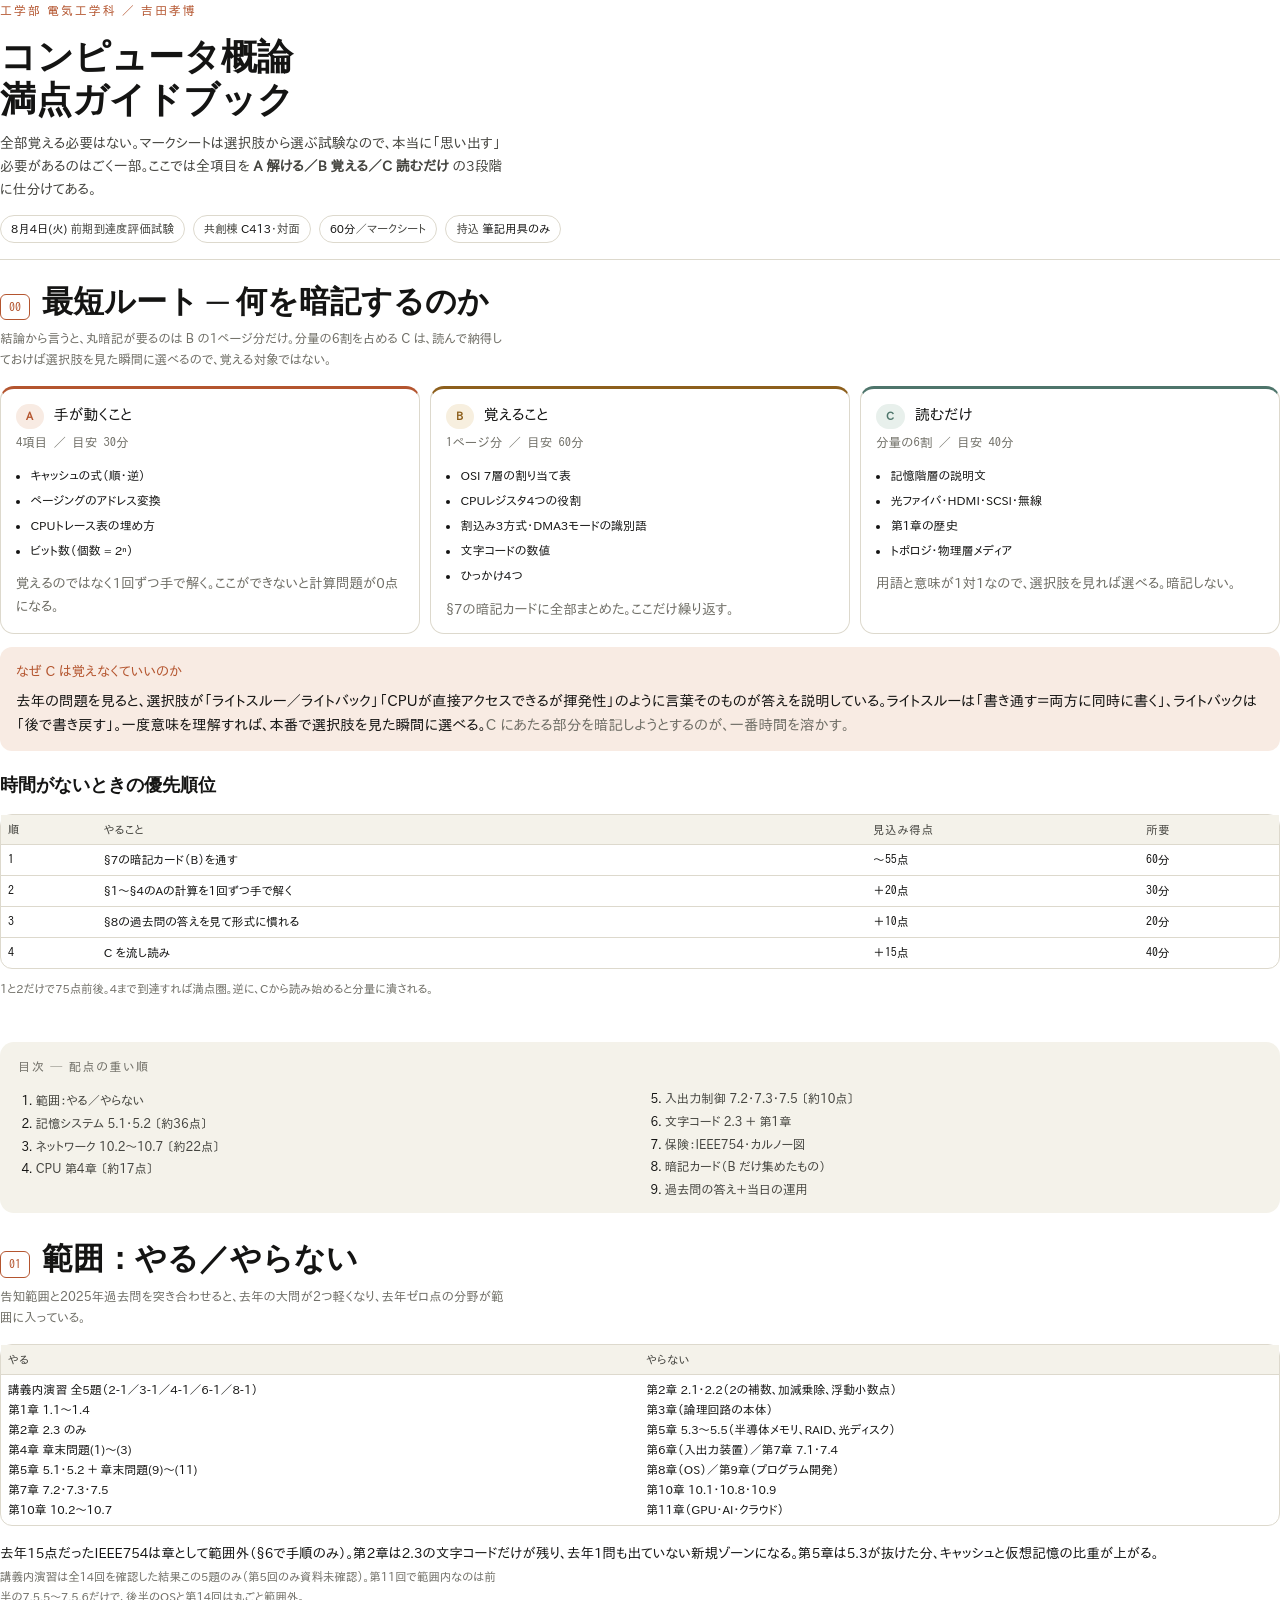
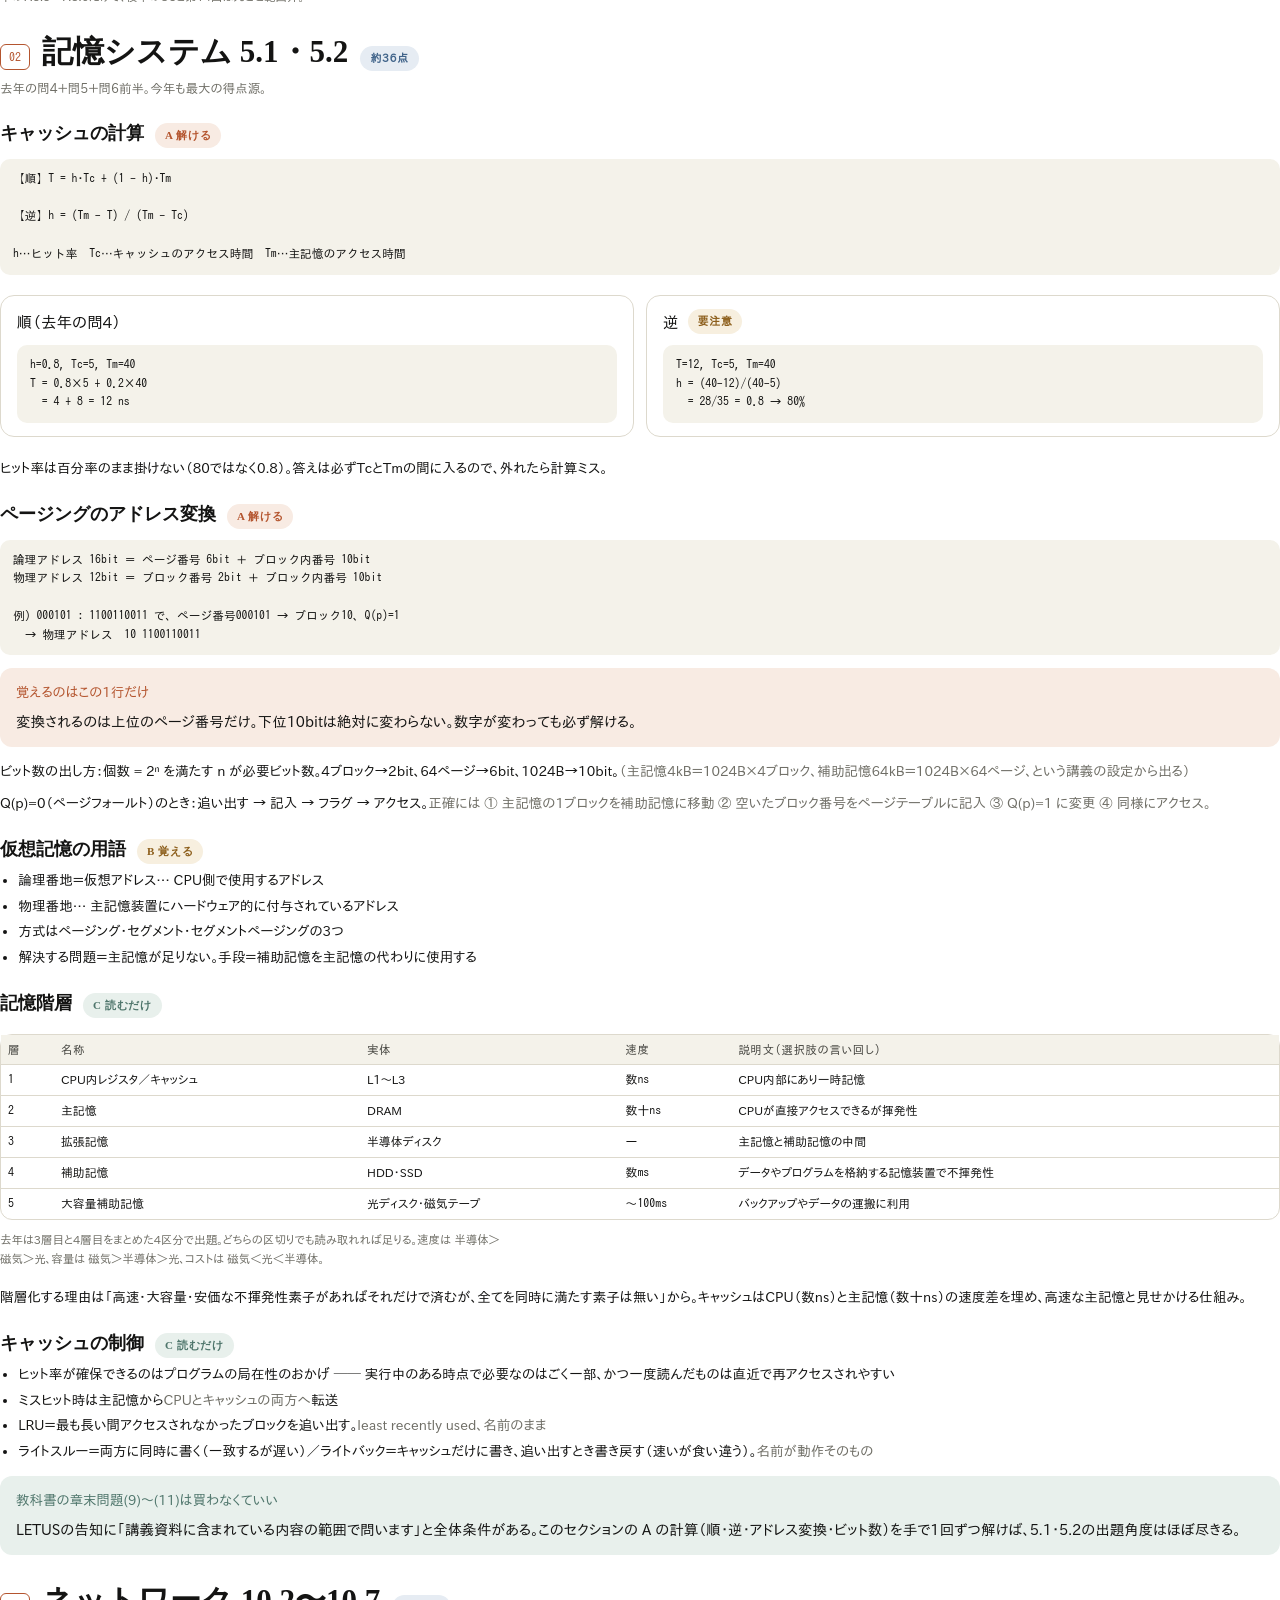
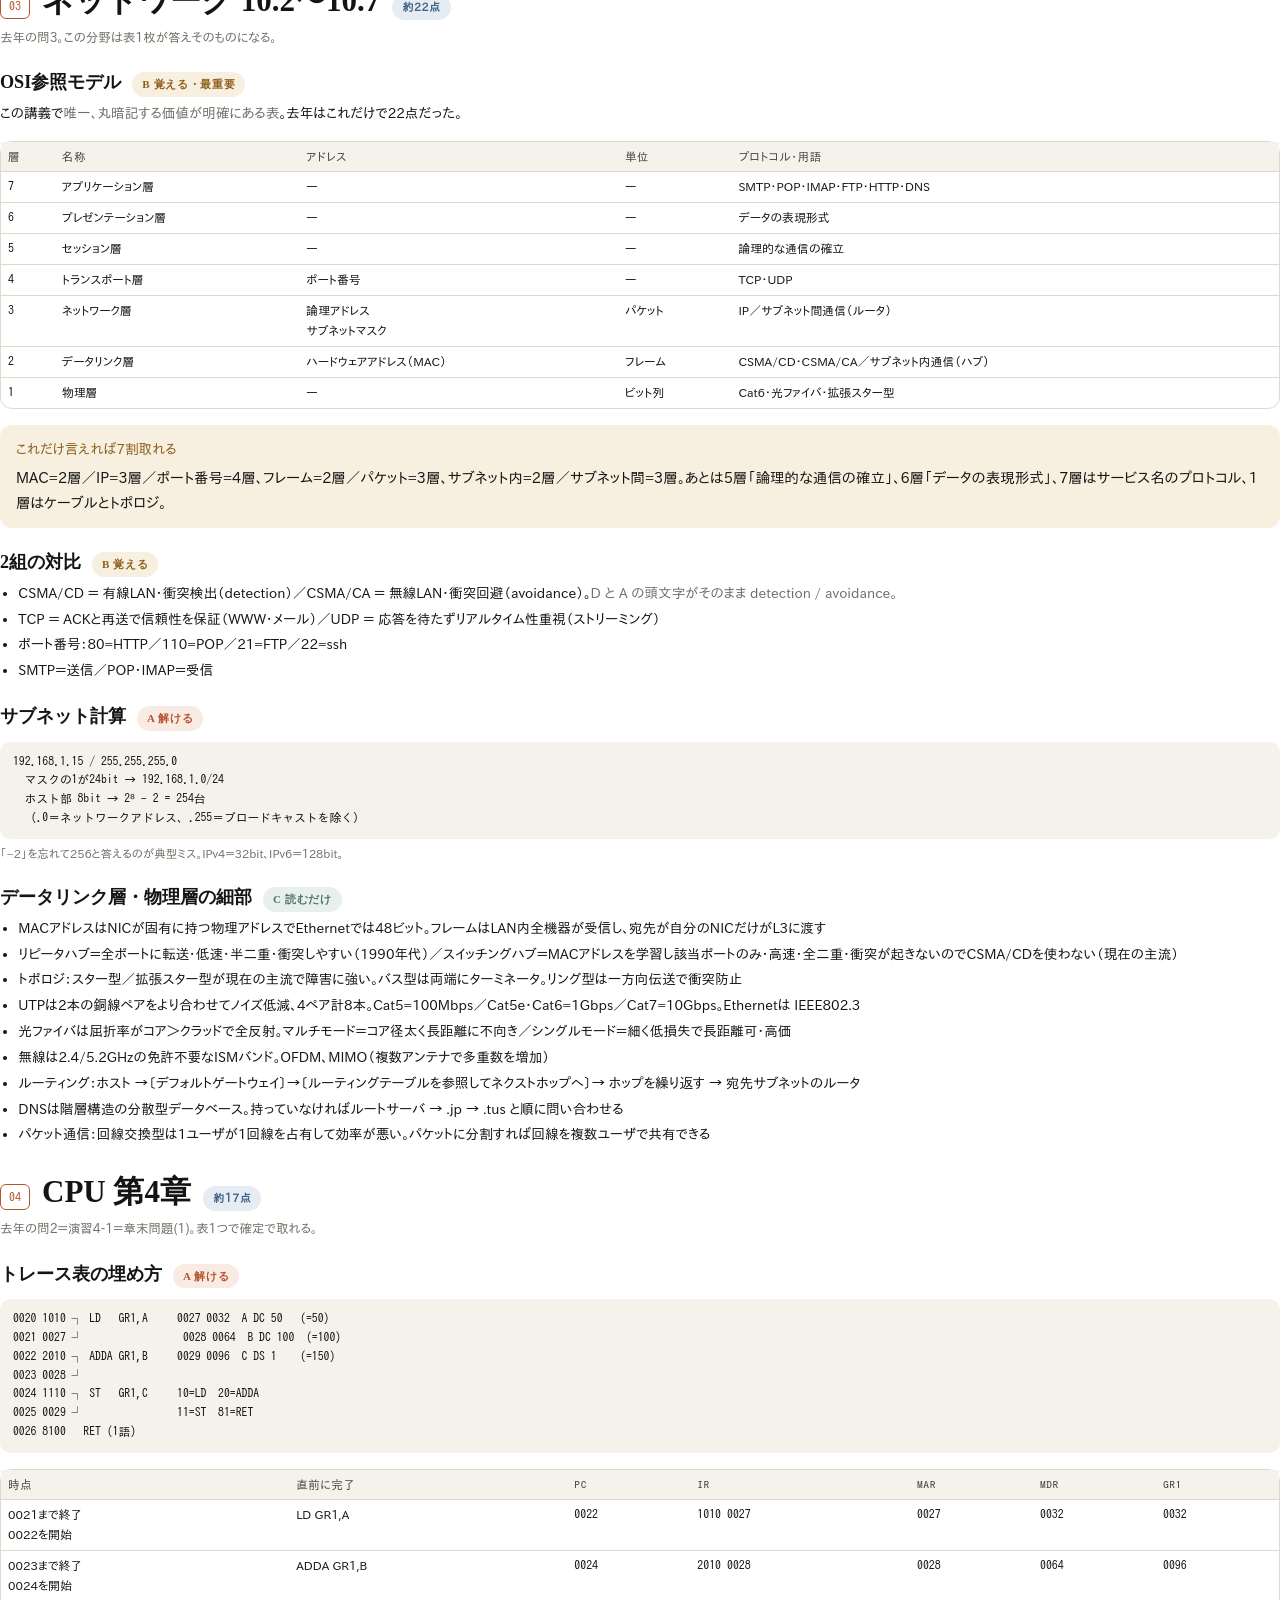
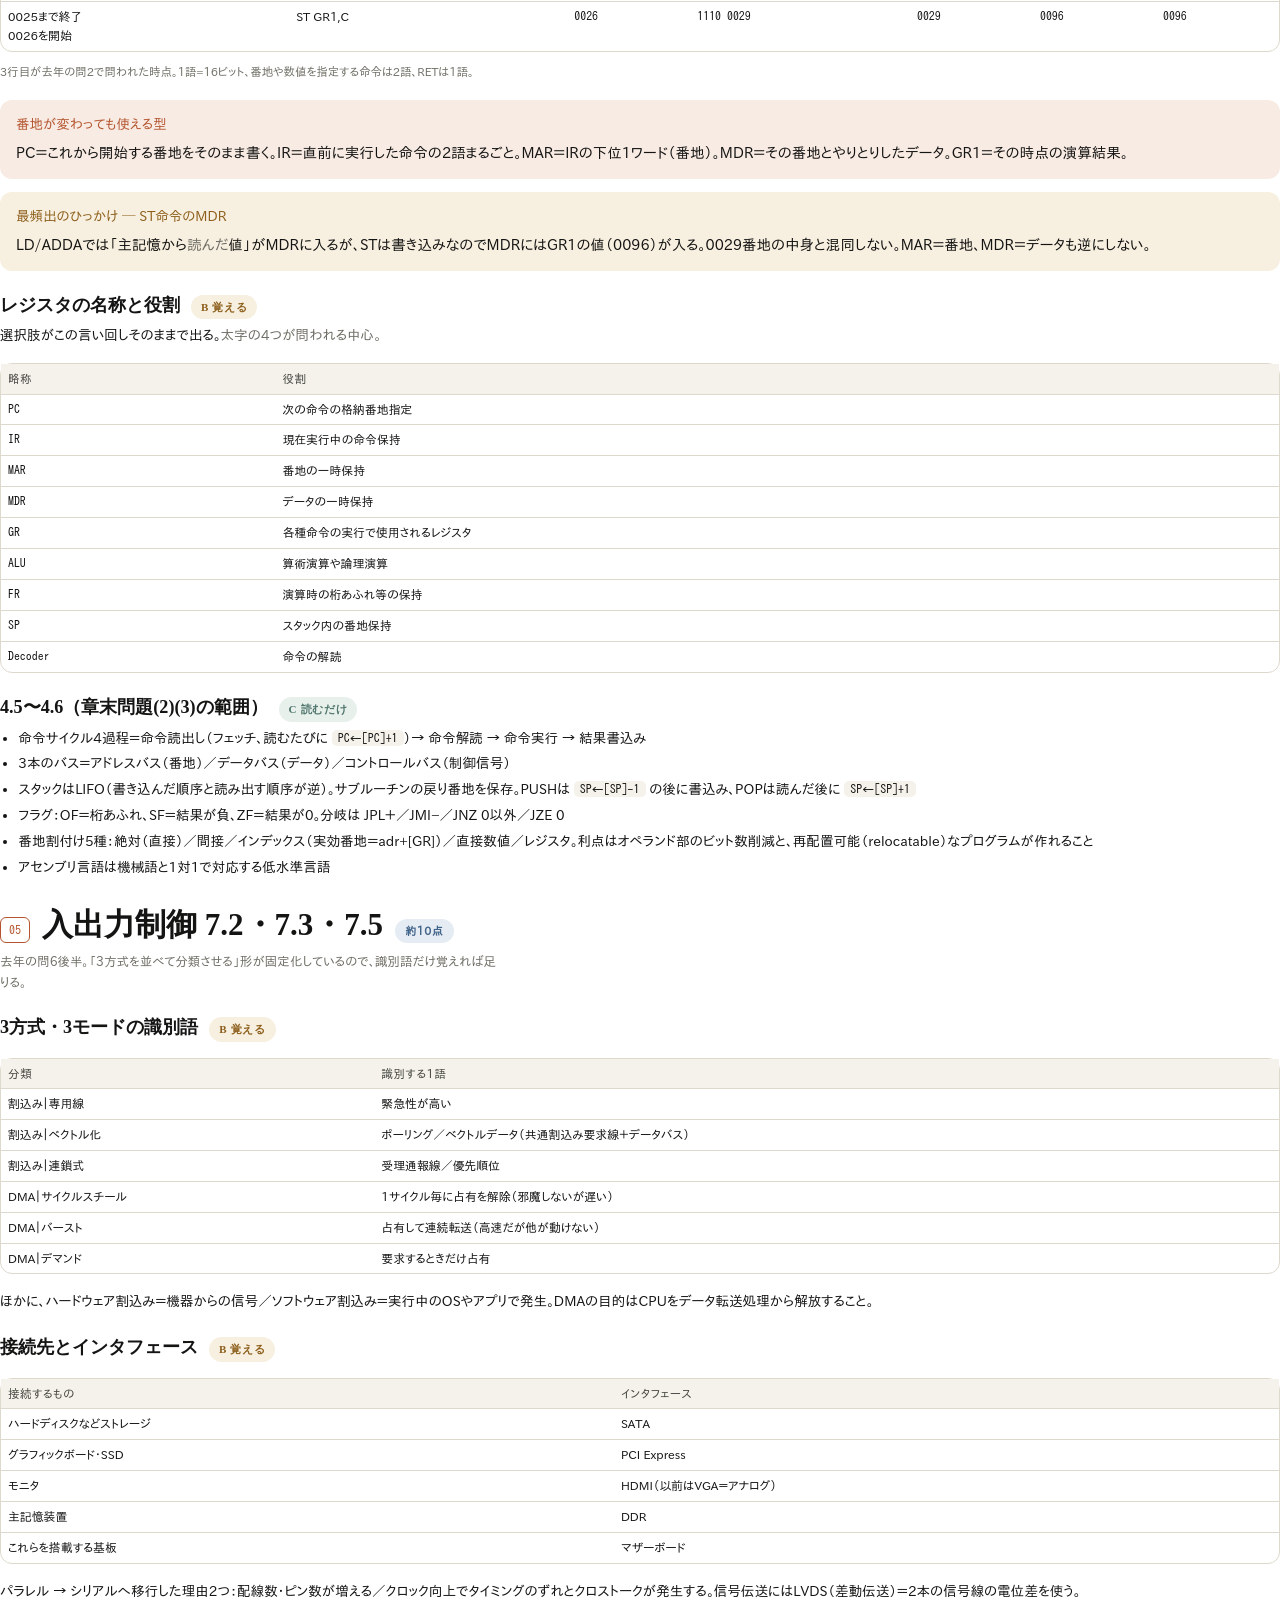
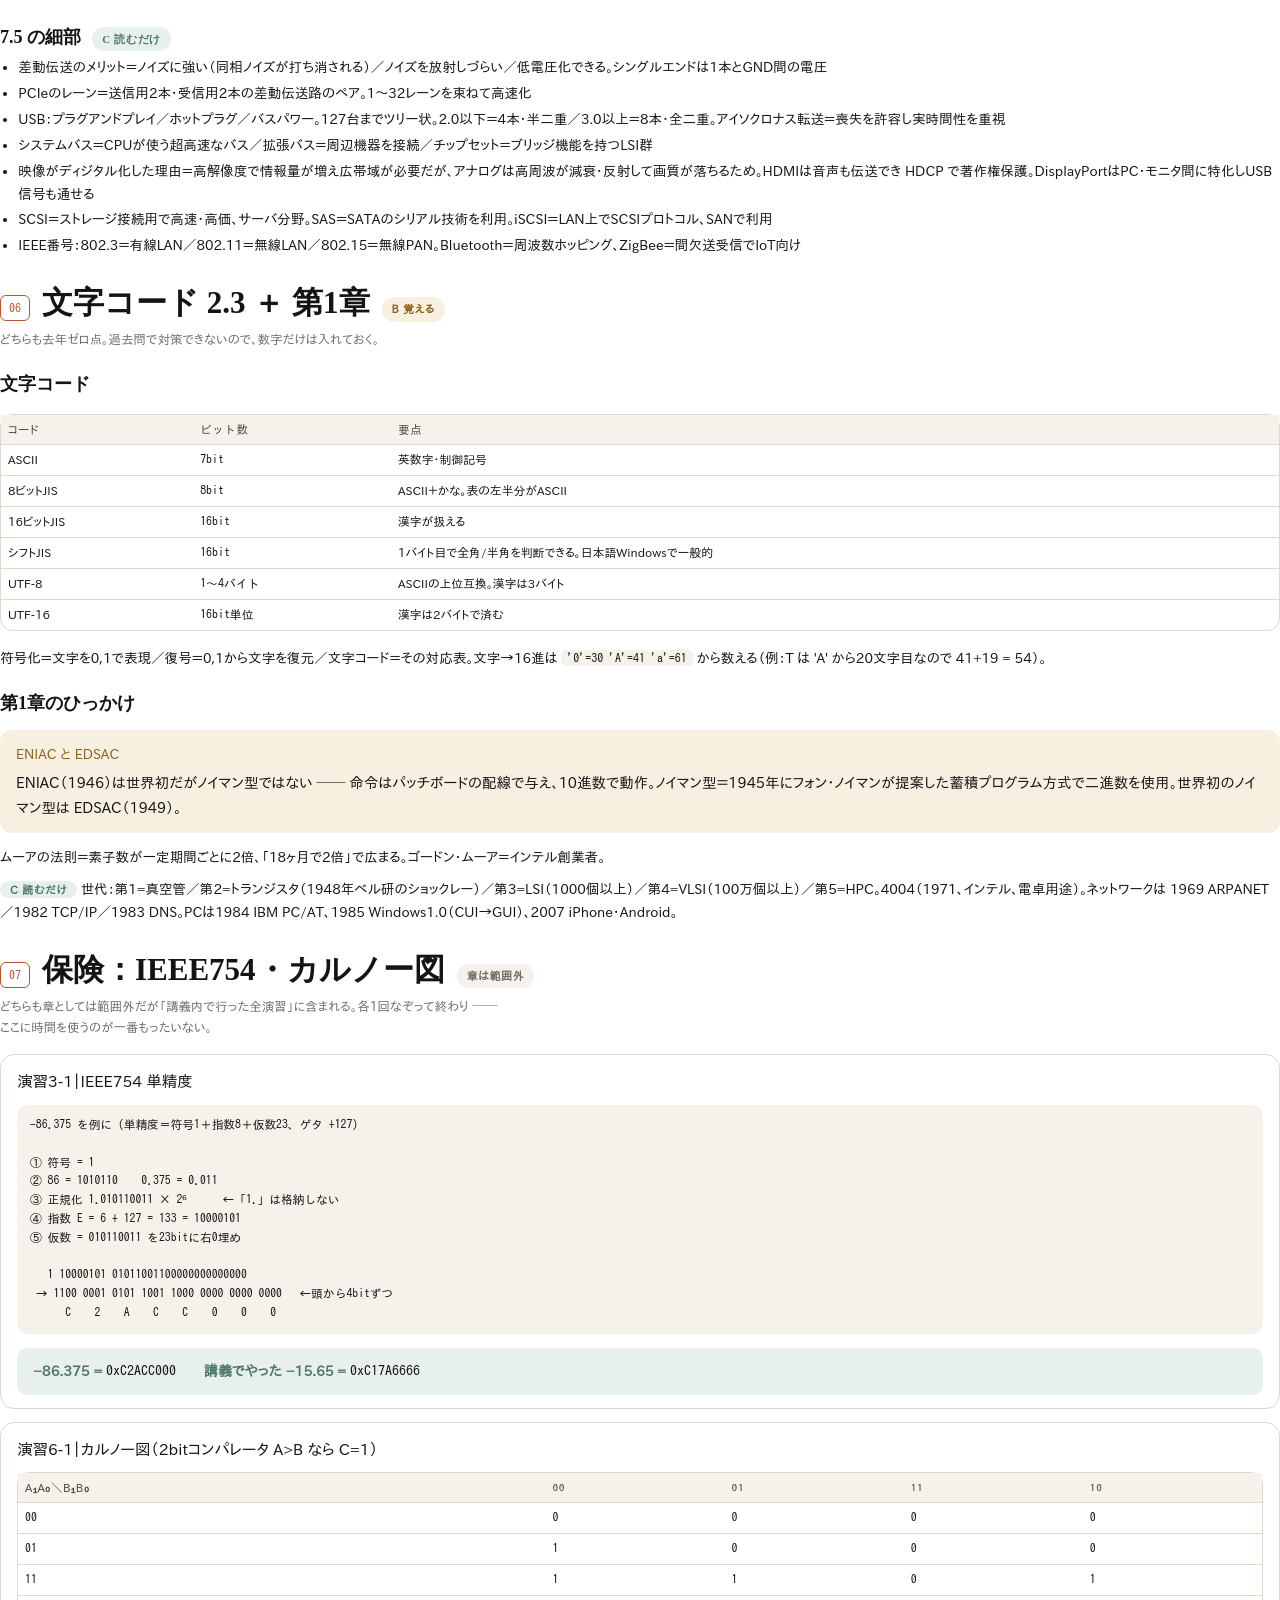
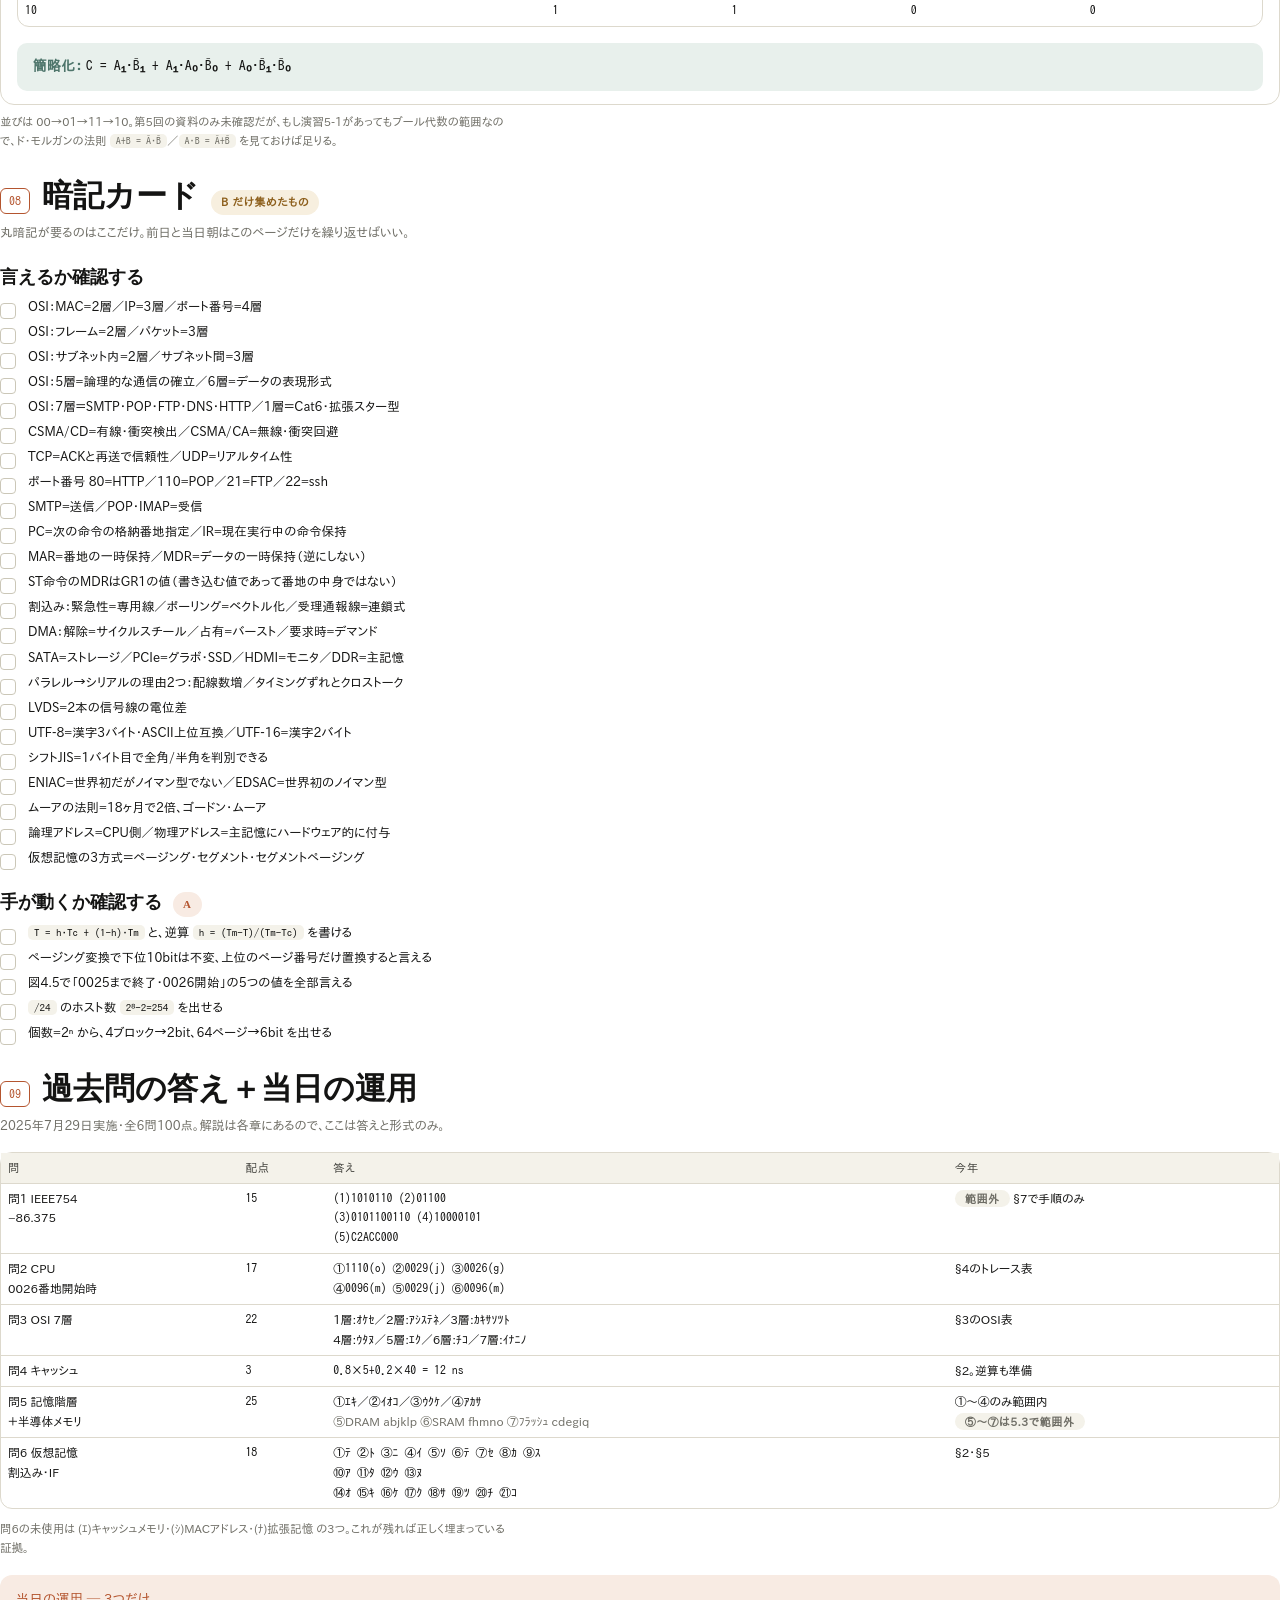
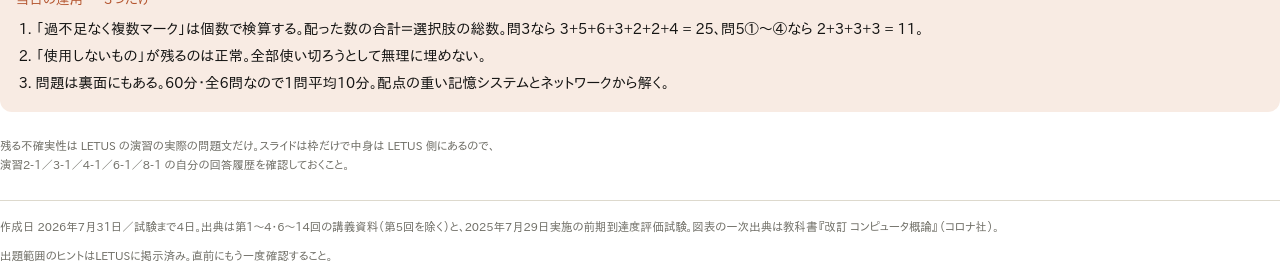
==== コンピュータ概論_満点ガイドブック_印刷用.html @ 10431a70 "コンピュータ概論 期末試験の満点ガイドブックを追加 出題範囲の告知と2025年度過去問を突き合わせて作成した試験対策ノート。  - 全項目を A(解ける)/B(覚える)/C(読むだけ) の3段階に優先" ====
<!doctype html><html lang="ja"><head><meta charset="utf-8"><meta name="viewport" content="width=device-width,initial-scale=1"><title>コンピュータ概論 満点ガイドブック</title>
<style>
  :root {
    --bg:#faf9f5; --surface:#ffffff; --surface-2:#f0eee6;
    --ink:#141413; --ink-2:#44443f; --muted:#78776f;
    --rule:#e3e1d8; --rule-2:#d3d0c4;
    --a:#c15f3c;  --a-sf:#f7ebe4;   /* tier A / accent */
    --b:#9a6a24;  --b-sf:#f6efe0;   /* tier B */
    --c:#5b7f76;  --c-sf:#e9f0ed;   /* tier C */
    --slate:#4a6d92; --slate-sf:#e7edf3;
    --shadow:0 1px 2px rgba(20,20,19,.05), 0 6px 20px -12px rgba(20,20,19,.16);
    --serif:"Hiragino Mincho ProN","Yu Mincho","YuMincho","Noto Serif JP",ui-serif,Georgia,serif;
    --sans:-apple-system,BlinkMacSystemFont,"Hiragino Kaku Gothic ProN","Yu Gothic","Noto Sans JP","Segoe UI",Roboto,sans-serif;
    --mono:ui-monospace,SFMono-Regular,"SF Mono",Menlo,Consolas,"Liberation Mono",monospace;
  }
  @media (prefers-color-scheme: dark){
    :root{--bg:#1f1e1d;--surface:#292826;--surface-2:#302f2c;--ink:#f5f4ef;--ink-2:#d5d3cb;--muted:#9b998f;
      --rule:#3d3c38;--rule-2:#4c4a45;--a:#e08b6b;--a-sf:#3a2b25;--b:#d3a45f;--b-sf:#362e20;
      --c:#84b0a4;--c-sf:#24322e;--slate:#8fb0d0;--slate-sf:#26303a;
      --shadow:0 1px 2px rgba(0,0,0,.3),0 8px 24px -14px rgba(0,0,0,.6);}
  }
  :root[data-theme="dark"]{--bg:#1f1e1d;--surface:#292826;--surface-2:#302f2c;--ink:#f5f4ef;--ink-2:#d5d3cb;--muted:#9b998f;
    --rule:#3d3c38;--rule-2:#4c4a45;--a:#e08b6b;--a-sf:#3a2b25;--b:#d3a45f;--b-sf:#362e20;
    --c:#84b0a4;--c-sf:#24322e;--slate:#8fb0d0;--slate-sf:#26303a;
    --shadow:0 1px 2px rgba(0,0,0,.3),0 8px 24px -14px rgba(0,0,0,.6);}
  :root[data-theme="light"]{--bg:#faf9f5;--surface:#ffffff;--surface-2:#f0eee6;--ink:#141413;--ink-2:#44443f;--muted:#78776f;
    --rule:#e3e1d8;--rule-2:#d3d0c4;--a:#c15f3c;--a-sf:#f7ebe4;--b:#9a6a24;--b-sf:#f6efe0;
    --c:#5b7f76;--c-sf:#e9f0ed;--slate:#4a6d92;--slate-sf:#e7edf3;
    --shadow:0 1px 2px rgba(20,20,19,.05),0 6px 20px -12px rgba(20,20,19,.16);}

  *{box-sizing:border-box;}
  body{margin:0;background:var(--bg);color:var(--ink);font-family:var(--sans);
       font-size:16px;line-height:1.8;-webkit-font-smoothing:antialiased;font-feature-settings:"palt" 1;}
  .wrap{max-width:940px;margin:0 auto;padding:0 24px 100px;}

  /* masthead */
  .mast{padding:60px 0 30px;border-bottom:1px solid var(--rule);margin-bottom:40px;}
  .eyebrow{font-size:12px;letter-spacing:.16em;text-transform:uppercase;color:var(--a);font-weight:600;margin:0 0 16px;}
  .mast h1{font-family:var(--serif);font-weight:600;font-size:clamp(31px,5.4vw,50px);line-height:1.2;margin:0 0 14px;text-wrap:balance;}
  .mast .lede{font-size:16.5px;color:var(--ink-2);max-width:58ch;margin:0 0 24px;}
  .meta{display:flex;flex-wrap:wrap;gap:8px;}
  .meta div{background:var(--surface);border:1px solid var(--rule);border-radius:999px;
            padding:6px 15px;font-size:13px;color:var(--ink-2);box-shadow:var(--shadow);}
  .meta div b{color:var(--ink);font-weight:600;}

  /* tier badges */
  .tier{font-size:11px;font-weight:700;letter-spacing:.06em;padding:3px 10px;border-radius:999px;
        flex:none;line-height:1.7;white-space:nowrap;}
  .tA{background:var(--a-sf);color:var(--a);}
  .tB{background:var(--b-sf);color:var(--b);}
  .tC{background:var(--c-sf);color:var(--c);}
  .tOut{background:var(--surface-2);color:var(--muted);}
  .tPts{background:var(--slate-sf);color:var(--slate);}

  /* route board */
  .route{display:grid;grid-template-columns:repeat(auto-fit,minmax(250px,1fr));gap:16px;margin:26px 0 10px;}
  .lane{background:var(--surface);border:1px solid var(--rule);border-radius:14px;padding:20px 22px;box-shadow:var(--shadow);}
  .lane.A{border-top:3px solid var(--a);}
  .lane.B{border-top:3px solid var(--b);}
  .lane.C{border-top:3px solid var(--c);}
  .lane h4{margin:0 0 3px;font-size:15px;font-weight:600;}
  .lane .time{font-family:var(--mono);font-size:12.5px;color:var(--muted);margin:0 0 12px;}
  .lane ul{margin:0;padding-left:1.2em;font-size:14px;}
  .lane li{margin:5px 0;}

  .toc{background:var(--surface-2);border-radius:14px;padding:20px 26px;margin:34px 0 48px;}
  .toc h2{font-size:12px;letter-spacing:.14em;text-transform:uppercase;color:var(--muted);margin:0 0 12px;font-weight:600;}
  .toc ol{margin:0;padding-left:1.3em;columns:2;column-gap:32px;}
  @media (max-width:640px){.toc ol{columns:1;}}
  .toc li{margin:4px 0;font-size:14px;}
  .toc a{color:var(--ink-2);text-decoration:none;border-bottom:1px solid transparent;}
  .toc a:hover,.toc a:focus-visible{color:var(--a);border-bottom-color:var(--a);}

  section{margin-bottom:68px;scroll-margin-top:20px;}
  .sec-head{display:flex;align-items:baseline;gap:12px;margin-bottom:6px;flex-wrap:wrap;}
  .sec-num{font-family:var(--mono);font-size:12px;color:var(--a);font-weight:600;
           border:1px solid var(--a);border-radius:6px;padding:2px 8px;flex:none;}
  h2.sec-title{font-family:var(--serif);font-size:clamp(23px,3.3vw,31px);font-weight:600;margin:0;line-height:1.3;text-wrap:balance;}
  .sec-sub{color:var(--muted);font-size:14.5px;margin:0 0 28px;max-width:64ch;}

  h3{font-family:var(--serif);font-size:19.5px;font-weight:600;margin:38px 0 6px;line-height:1.4;
     display:flex;align-items:baseline;gap:11px;flex-wrap:wrap;text-wrap:balance;}
  h4{font-size:15px;font-weight:600;margin:24px 0 8px;display:flex;align-items:baseline;gap:10px;flex-wrap:wrap;}
  p{margin:0 0 14px;max-width:70ch;}
  ul,ol{margin:0 0 14px;padding-left:1.35em;max-width:70ch;}
  li{margin:5px 0;}
  a{color:var(--a);}
  code{font-family:var(--mono);font-size:.88em;background:var(--surface-2);padding:2px 6px;border-radius:5px;font-feature-settings:"tnum" 1;}
  /* emphasis is rationed: only tier A/B facts are bold */
  strong{font-weight:600;}
  em{font-style:normal;color:var(--muted);}

  .card{background:var(--surface);border:1px solid var(--rule);border-radius:14px;
        padding:22px 26px;margin:20px 0;box-shadow:var(--shadow);}
  .card>:first-child{margin-top:0;} .card>:last-child{margin-bottom:0;}
  .card-title{font-size:15.5px;font-weight:600;margin:0 0 10px;display:flex;align-items:center;gap:9px;flex-wrap:wrap;}

  .call{border-radius:12px;padding:17px 21px;margin:18px 0;font-size:14.5px;}
  .call>:first-child{margin-top:0;} .call>:last-child{margin-bottom:0;}
  .call-h{font-weight:600;font-size:13.5px;margin:0 0 6px;}
  .cA{background:var(--a-sf);} .cA .call-h{color:var(--a);}
  .cB{background:var(--b-sf);} .cB .call-h{color:var(--b);}
  .cC{background:var(--c-sf);} .cC .call-h{color:var(--c);}

  .scroll{overflow-x:auto;margin:16px 0;border:1px solid var(--rule);border-radius:12px;background:var(--surface);}
  table{border-collapse:collapse;width:100%;font-size:13.5px;min-width:500px;}
  th,td{padding:10px 14px;text-align:left;vertical-align:top;border-bottom:1px solid var(--rule);}
  thead th{background:var(--surface-2);font-size:11.5px;letter-spacing:.05em;font-weight:600;color:var(--ink-2);white-space:nowrap;}
  tbody tr:last-child td{border-bottom:none;}
  td.num,th.num{font-family:var(--mono);font-variant-numeric:tabular-nums;white-space:nowrap;}
  .cap{font-size:12.5px;color:var(--muted);margin:-6px 0 18px;max-width:70ch;}

  pre.work{font-family:var(--mono);font-size:13px;line-height:1.7;background:var(--surface-2);
           border-radius:10px;padding:16px 18px;overflow-x:auto;margin:16px 0;
           font-variant-numeric:tabular-nums;color:var(--ink);}
  .ans{background:var(--c-sf);border-radius:10px;padding:12px 16px;margin:14px 0;font-size:14px;}
  .ans b{color:var(--c);}
  .ans .k{font-family:var(--mono);font-weight:600;font-variant-numeric:tabular-nums;}

  .grid2{display:grid;grid-template-columns:repeat(auto-fit,minmax(265px,1fr));gap:18px;margin:20px 0;}
  .grid2 .card{margin:0;}

  ul.check{list-style:none;padding:0;max-width:none;}
  ul.check li{position:relative;padding-left:28px;margin:8px 0;font-size:14.5px;}
  ul.check li::before{content:"";position:absolute;left:0;top:7px;width:14px;height:14px;
    border:1.5px solid var(--rule-2);border-radius:4px;}

  footer{border-top:1px solid var(--rule);padding-top:28px;margin-top:16px;font-size:13px;color:var(--muted);}
  a:focus-visible{outline:2px solid var(--a);outline-offset:3px;border-radius:3px;}
  @media (prefers-reduced-motion:reduce){*{transition:none!important;animation:none!important;}}
  @media (max-width:640px){.card,.lane{padding:18px 16px;}.wrap{padding:0 16px 70px;}.mast{padding:38px 0 24px;}}
</style>
<style>
/* ---------- PDF / print overrides ---------- */
:root, :root[data-theme="light"], :root[data-theme="dark"] {
  --bg:#ffffff; --surface:#ffffff; --surface-2:#f4f2ea;
  --ink:#141413; --ink-2:#44443f; --muted:#6f6e66;
  --rule:#ddd9cd; --rule-2:#cbc7b8;
  --a:#b4552f; --a-sf:#f8ebe3;
  --b:#8d5f1c; --b-sf:#f7efdf;
  --c:#4e756b; --c-sf:#e8f0ec;
  --slate:#41648a; --slate-sf:#e6ecf3;
  --shadow:none;
  --serif:"IPAPMincho","IPAMincho",serif;
  --sans:"IPAPGothic","IPAGothic",sans-serif;
  --mono:"IPAGothic",monospace;
}
@page { size:A4; margin:14mm 13mm 16mm; }
html,body { background:#fff !important; }
body { font-size:10.2pt; line-height:1.68; -webkit-print-color-adjust:exact; print-color-adjust:exact; }
.wrap { max-width:none; padding:0; }

/* tables must never be clipped in print */
.scroll { overflow:visible !important; box-shadow:none; }
table { min-width:0 !important; width:100%; font-size:8.9pt; table-layout:auto; }
th,td { padding:5px 7px; word-break:normal; overflow-wrap:anywhere; }
thead { display:table-header-group; }
tr,img { break-inside:avoid; page-break-inside:avoid; }

/* keep blocks together */
.card,.call,.lane,.scroll,pre.work,.ans { break-inside:avoid; page-break-inside:avoid; box-shadow:none; }
h2.sec-title,h3,h4 { break-after:avoid; page-break-after:avoid; }
section { break-inside:auto; margin-bottom:26px; }
section + section { break-before:auto; }

/* tighten vertical rhythm for paper */
.mast { padding:0 0 16px; margin-bottom:22px; }
.mast h1 { font-size:27pt; margin-bottom:9px; }
.mast .lede { font-size:10.4pt; margin-bottom:14px; }
.meta div { padding:3px 10px; font-size:8.6pt; }
.toc { margin:20px 0 26px; padding:14px 18px; }
.toc li { font-size:9.2pt; margin:2px 0; }
.route { gap:10px; margin:16px 0 8px; }
.lane { padding:13px 15px; }
.lane ul { font-size:9pt; }
h3 { font-size:13.6pt; margin:22px 0 5px; }
h4 { font-size:10.6pt; margin:15px 0 5px; }
p,ul,ol { margin-bottom:9px; max-width:none; }
li { margin:3px 0; }
.sec-sub { margin-bottom:16px; font-size:9.4pt; }
.card,.call { padding:13px 16px; margin:13px 0; }
pre.work { font-size:8.8pt; padding:11px 13px; margin:11px 0; line-height:1.6; }
.cap { font-size:8.6pt; }
ul.check li { font-size:9.4pt; margin:4px 0; }
.grid2 { gap:12px; }
footer { padding-top:16px; font-size:8.6pt; }

/* section starts: give the big four a fresh page so topics stay whole */
#s7 { break-before:page; page-break-before:always; }
</style>
</head><body>

<div class="wrap">

<header class="mast">
  <p class="eyebrow">工学部 電気工学科 ／ 吉田孝博</p>
  <h1>コンピュータ概論<br>満点ガイドブック</h1>
  <p class="lede">全部覚える必要はない。マークシートは選択肢から選ぶ試験なので、本当に「思い出す」必要があるのはごく一部。ここでは全項目を <b>A 解ける／B 覚える／C 読むだけ</b> の3段階に仕分けてある。</p>
  <div class="meta">
    <div><b>8月4日(火)</b> 前期到達度評価試験</div>
    <div>共創棟 <b>C413</b>・対面</div>
    <div><b>60分</b>／マークシート</div>
    <div>持込 <b>筆記用具のみ</b></div>
  </div>
</header>

<!-- ============ ROUTE ============ -->
<section id="s0" style="margin-bottom:44px">
  <div class="sec-head"><span class="sec-num">00</span><h2 class="sec-title">最短ルート ─ 何を暗記するのか</h2></div>
  <p class="sec-sub">結論から言うと、丸暗記が要るのは B の1ページ分だけ。分量の6割を占める C は、読んで納得しておけば選択肢を見た瞬間に選べるので、覚える対象ではない。</p>

  <div class="route">
    <div class="lane A">
      <h4><span class="tier tA">A</span> 手が動くこと</h4>
      <p class="time">4項目 ／ 目安 30分</p>
      <ul>
        <li>キャッシュの式（順・逆）</li>
        <li>ページングのアドレス変換</li>
        <li>CPUトレース表の埋め方</li>
        <li>ビット数（個数 = 2ⁿ）</li>
      </ul>
      <p style="font-size:13.5px;color:var(--muted);margin:12px 0 0">覚えるのではなく<em>1回ずつ手で解く</em>。ここができないと計算問題が0点になる。</p>
    </div>
    <div class="lane B">
      <h4><span class="tier tB">B</span> 覚えること</h4>
      <p class="time">1ページ分 ／ 目安 60分</p>
      <ul>
        <li>OSI 7層の割り当て表</li>
        <li>CPUレジスタ4つの役割</li>
        <li>割込み3方式・DMA3モードの識別語</li>
        <li>文字コードの数値</li>
        <li>ひっかけ4つ</li>
      </ul>
      <p style="font-size:13.5px;color:var(--muted);margin:12px 0 0">§7の暗記カードに全部まとめた。<em>ここだけ繰り返す。</em></p>
    </div>
    <div class="lane C">
      <h4><span class="tier tC">C</span> 読むだけ</h4>
      <p class="time">分量の6割 ／ 目安 40分</p>
      <ul>
        <li>記憶階層の説明文</li>
        <li>光ファイバ・HDMI・SCSI・無線</li>
        <li>第1章の歴史</li>
        <li>トポロジ・物理層メディア</li>
      </ul>
      <p style="font-size:13.5px;color:var(--muted);margin:12px 0 0">用語と意味が1対1なので、<em>選択肢を見れば選べる</em>。暗記しない。</p>
    </div>
  </div>

  <div class="call cA">
    <p class="call-h">なぜ C は覚えなくていいのか</p>
    <p>去年の問題を見ると、選択肢が「ライトスルー／ライトバック」「CPUが直接アクセスできるが揮発性」のように<strong>言葉そのものが答えを説明している</strong>。ライトスルーは「書き通す＝両方に同時に書く」、ライトバックは「後で書き戻す」。一度意味を理解すれば、本番で選択肢を見た瞬間に選べる。<em>C にあたる部分を暗記しようとするのが、一番時間を溶かす。</em></p>
  </div>

  <h3>時間がないときの優先順位</h3>
  <div class="scroll">
  <table>
    <thead><tr><th>順</th><th>やること</th><th class="num">見込み得点</th><th class="num">所要</th></tr></thead>
    <tbody>
      <tr><td class="num">1</td><td>§7の暗記カード（B）を通す</td><td class="num">〜55点</td><td class="num">60分</td></tr>
      <tr><td class="num">2</td><td>§1〜§4のAの計算を1回ずつ手で解く</td><td class="num">＋20点</td><td class="num">30分</td></tr>
      <tr><td class="num">3</td><td>§8の過去問の答えを見て形式に慣れる</td><td class="num">＋10点</td><td class="num">20分</td></tr>
      <tr><td class="num">4</td><td>C を流し読み</td><td class="num">＋15点</td><td class="num">40分</td></tr>
    </tbody>
  </table>
  </div>
  <p class="cap">1と2だけで75点前後。4まで到達すれば満点圏。逆に、Cから読み始めると分量に潰される。</p>
</section>

<nav class="toc">
  <h2>目次 ─ 配点の重い順</h2>
  <ol>
    <li><a href="#s00">範囲：やる／やらない</a></li>
    <li><a href="#s1">記憶システム 5.1・5.2 〔約36点〕</a></li>
    <li><a href="#s2">ネットワーク 10.2〜10.7 〔約22点〕</a></li>
    <li><a href="#s3">CPU 第4章 〔約17点〕</a></li>
    <li><a href="#s4">入出力制御 7.2・7.3・7.5 〔約10点〕</a></li>
    <li><a href="#s5">文字コード 2.3 ＋ 第1章</a></li>
    <li><a href="#s6">保険：IEEE754・カルノー図</a></li>
    <li><a href="#s7">暗記カード（B だけ集めたもの）</a></li>
    <li><a href="#s8">過去問の答え＋当日の運用</a></li>
  </ol>
</nav>

<!-- ============ 範囲 ============ -->
<section id="s00">
  <div class="sec-head"><span class="sec-num">01</span><h2 class="sec-title">範囲：やる／やらない</h2></div>
  <p class="sec-sub">告知範囲と2025年過去問を突き合わせると、去年の大問が2つ軽くなり、去年ゼロ点の分野が範囲に入っている。</p>
  <div class="scroll">
  <table>
    <thead><tr><th>やる</th><th>やらない</th></tr></thead>
    <tbody><tr>
      <td>
        <strong>講義内演習 全5題</strong>（2-1／3-1／4-1／6-1／8-1）<br>
        第1章 1.1〜1.4<br>
        第2章 <strong>2.3 のみ</strong><br>
        第4章 章末問題(1)〜(3)<br>
        第5章 <strong>5.1・5.2</strong> ＋ 章末問題(9)〜(11)<br>
        第7章 <strong>7.2・7.3・7.5</strong><br>
        第10章 <strong>10.2〜10.7</strong>
      </td>
      <td>
        第2章 2.1・2.2（2の補数、加減乗除、浮動小数点）<br>
        第3章（論理回路の本体）<br>
        第5章 5.3〜5.5（半導体メモリ、RAID、光ディスク）<br>
        第6章（入出力装置）／第7章 7.1・7.4<br>
        第8章（OS）／第9章（プログラム開発）<br>
        第10章 10.1・10.8・10.9<br>
        第11章（GPU・AI・クラウド）
      </td>
    </tr></tbody>
  </table>
  </div>
  <p>去年15点だったIEEE754は章として範囲外（§6で手順のみ）。第2章は2.3の文字コードだけが残り、去年1問も出ていない新規ゾーンになる。第5章は5.3が抜けた分、キャッシュと仮想記憶の比重が上がる。</p>
  <p class="cap">講義内演習は全14回を確認した結果この5題のみ（第5回のみ資料未確認）。第11回で範囲内なのは前半の7.5.5〜7.5.6だけで、後半のOSと第14回は丸ごと範囲外。</p>
</section>

<!-- ============ 記憶 ============ -->
<section id="s1">
  <div class="sec-head"><span class="sec-num">02</span><h2 class="sec-title">記憶システム 5.1・5.2</h2><span class="tier tPts">約36点</span></div>
  <p class="sec-sub">去年の問4＋問5＋問6前半。今年も最大の得点源。</p>

  <h3>キャッシュの計算 <span class="tier tA">A 解ける</span></h3>
  <pre class="work">【順】T = h·Tc + (1 − h)·Tm

【逆】h = (Tm − T) / (Tm − Tc)

h…ヒット率　Tc…キャッシュのアクセス時間　Tm…主記憶のアクセス時間</pre>
  <div class="grid2">
    <div class="card">
      <p class="card-title">順（去年の問4）</p>
      <pre class="work" style="margin:0">h=0.8, Tc=5, Tm=40
T = 0.8×5 + 0.2×40
  = 4 + 8 = 12 ns</pre>
    </div>
    <div class="card">
      <p class="card-title">逆 <span class="tier tB">要注意</span></p>
      <pre class="work" style="margin:0">T=12, Tc=5, Tm=40
h = (40−12)/(40−5)
  = 28/35 = 0.8 → 80%</pre>
    </div>
  </div>
  <p>ヒット率は<strong>百分率のまま掛けない</strong>（80ではなく0.8）。答えは必ず<strong>TcとTmの間</strong>に入るので、外れたら計算ミス。</p>

  <h3>ページングのアドレス変換 <span class="tier tA">A 解ける</span></h3>
  <pre class="work">論理アドレス 16bit ＝ ページ番号 6bit ＋ ブロック内番号 10bit
物理アドレス 12bit ＝ ブロック番号 2bit ＋ ブロック内番号 10bit

例）000101 : 1100110011 で、ページ番号000101 → ブロック10、Q(p)=1
  → 物理アドレス  10 1100110011</pre>
  <div class="call cA">
    <p class="call-h">覚えるのはこの1行だけ</p>
    <p><strong>変換されるのは上位のページ番号だけ。下位10bitは絶対に変わらない。</strong>数字が変わっても必ず解ける。</p>
  </div>
  <p><strong>ビット数の出し方</strong>：個数 = 2ⁿ を満たす n が必要ビット数。4ブロック→2bit、64ページ→6bit、1024B→10bit。<em>（主記憶4kB＝1024B×4ブロック、補助記憶64kB＝1024B×64ページ、という講義の設定から出る）</em></p>
  <p><strong>Q(p)=0（ページフォールト）のとき</strong>：追い出す → 記入 → フラグ → アクセス。<em>正確には ① 主記憶の1ブロックを補助記憶に移動 ② 空いたブロック番号をページテーブルに記入 ③ Q(p)=1 に変更 ④ 同様にアクセス。</em></p>

  <h3>仮想記憶の用語 <span class="tier tB">B 覚える</span></h3>
  <ul>
    <li><strong>論理番地＝仮想アドレス</strong>… CPU側で使用するアドレス</li>
    <li><strong>物理番地</strong>… 主記憶装置にハードウェア的に付与されているアドレス</li>
    <li>方式は<strong>ページング・セグメント・セグメントページング</strong>の3つ</li>
    <li>解決する問題＝主記憶が足りない。手段＝<strong>補助記憶を主記憶の代わりに使用する</strong></li>
  </ul>

  <h3>記憶階層 <span class="tier tC">C 読むだけ</span></h3>
  <div class="scroll">
  <table>
    <thead><tr><th class="num">層</th><th>名称</th><th>実体</th><th class="num">速度</th><th>説明文（選択肢の言い回し）</th></tr></thead>
    <tbody>
      <tr><td class="num">1</td><td>CPU内レジスタ／キャッシュ</td><td>L1〜L3</td><td class="num">数ns</td><td>CPU内部にあり一時記憶</td></tr>
      <tr><td class="num">2</td><td>主記憶</td><td>DRAM</td><td class="num">数十ns</td><td>CPUが直接アクセスできるが揮発性</td></tr>
      <tr><td class="num">3</td><td>拡張記憶</td><td>半導体ディスク</td><td class="num">―</td><td>主記憶と補助記憶の中間</td></tr>
      <tr><td class="num">4</td><td>補助記憶</td><td>HDD・SSD</td><td class="num">数ms</td><td>データやプログラムを格納する記憶装置で不揮発性</td></tr>
      <tr><td class="num">5</td><td>大容量補助記憶</td><td>光ディスク・磁気テープ</td><td class="num">〜100ms</td><td>バックアップやデータの運搬に利用</td></tr>
    </tbody>
  </table>
  </div>
  <p class="cap">去年は3層目と4層目をまとめた4区分で出題。どちらの区切りでも読み取れれば足りる。速度は 半導体＞磁気＞光、容量は 磁気＞半導体＞光、コストは 磁気＜光＜半導体。</p>
  <p>階層化する理由は「高速・大容量・安価な不揮発性素子があればそれだけで済むが、全てを同時に満たす素子は無い」から。キャッシュはCPU（数ns）と主記憶（数十ns）の速度差を埋め、高速な主記憶と見せかける仕組み。</p>

  <h3>キャッシュの制御 <span class="tier tC">C 読むだけ</span></h3>
  <ul>
    <li>ヒット率が確保できるのは<strong>プログラムの局在性</strong>のおかげ ── 実行中のある時点で必要なのはごく一部、かつ一度読んだものは直近で再アクセスされやすい</li>
    <li>ミスヒット時は主記憶から<em>CPUとキャッシュの両方へ</em>転送</li>
    <li><strong>LRU</strong>＝最も長い間アクセスされなかったブロックを追い出す。<em>least recently used、名前のまま</em></li>
    <li><strong>ライトスルー</strong>＝両方に同時に書く（一致するが遅い）／<strong>ライトバック</strong>＝キャッシュだけに書き、追い出すとき書き戻す（速いが食い違う）。<em>名前が動作そのもの</em></li>
  </ul>

  <div class="call cC">
    <p class="call-h">教科書の章末問題(9)〜(11)は買わなくていい</p>
    <p>LETUSの告知に「講義資料に含まれている内容の範囲で問います」と全体条件がある。このセクションの A の計算（順・逆・アドレス変換・ビット数）を手で1回ずつ解けば、5.1・5.2の出題角度はほぼ尽きる。</p>
  </div>
</section>

<!-- ============ ネットワーク ============ -->
<section id="s2">
  <div class="sec-head"><span class="sec-num">03</span><h2 class="sec-title">ネットワーク 10.2〜10.7</h2><span class="tier tPts">約22点</span></div>
  <p class="sec-sub">去年の問3。この分野は表1枚が答えそのものになる。</p>

  <h3>OSI参照モデル <span class="tier tB">B 覚える・最重要</span></h3>
  <p>この講義で<em>唯一、丸暗記する価値が明確にある表</em>。去年はこれだけで22点だった。</p>
  <div class="scroll">
  <table>
    <thead><tr><th class="num">層</th><th>名称</th><th>アドレス</th><th>単位</th><th>プロトコル・用語</th></tr></thead>
    <tbody>
      <tr><td class="num"><strong>7</strong></td><td><strong>アプリケーション層</strong></td><td>―</td><td>―</td><td><strong>SMTP・POP・IMAP・FTP・HTTP・DNS</strong></td></tr>
      <tr><td class="num"><strong>6</strong></td><td><strong>プレゼンテーション層</strong></td><td>―</td><td>―</td><td><strong>データの表現形式</strong></td></tr>
      <tr><td class="num"><strong>5</strong></td><td><strong>セッション層</strong></td><td>―</td><td>―</td><td><strong>論理的な通信の確立</strong></td></tr>
      <tr><td class="num"><strong>4</strong></td><td><strong>トランスポート層</strong></td><td><strong>ポート番号</strong></td><td>―</td><td><strong>TCP・UDP</strong></td></tr>
      <tr><td class="num"><strong>3</strong></td><td><strong>ネットワーク層</strong></td><td><strong>論理アドレス</strong><br><strong>サブネットマスク</strong></td><td><strong>パケット</strong></td><td><strong>IP</strong>／<strong>サブネット間</strong>通信（ルータ）</td></tr>
      <tr><td class="num"><strong>2</strong></td><td><strong>データリンク層</strong></td><td><strong>ハードウェアアドレス</strong>（MAC）</td><td><strong>フレーム</strong></td><td><strong>CSMA/CD・CSMA/CA</strong>／<strong>サブネット内</strong>通信（ハブ）</td></tr>
      <tr><td class="num"><strong>1</strong></td><td><strong>物理層</strong></td><td>―</td><td>ビット列</td><td><strong>Cat6</strong>・光ファイバ・<strong>拡張スター型</strong></td></tr>
    </tbody>
  </table>
  </div>
  <div class="call cB">
    <p class="call-h">これだけ言えれば7割取れる</p>
    <p><strong>MAC=2層／IP=3層／ポート番号=4層</strong>、<strong>フレーム=2層／パケット=3層</strong>、<strong>サブネット内=2層／サブネット間=3層</strong>。あとは5層「論理的な通信の確立」、6層「データの表現形式」、7層はサービス名のプロトコル、1層はケーブルとトポロジ。</p>
  </div>

  <h3>2組の対比 <span class="tier tB">B 覚える</span></h3>
  <ul>
    <li><strong>CSMA/CD ＝ 有線LAN・衝突検出</strong>（detection）／<strong>CSMA/CA ＝ 無線LAN・衝突回避</strong>（avoidance）。<em>D と A の頭文字がそのまま detection / avoidance。</em></li>
    <li><strong>TCP ＝ ACKと再送で信頼性を保証</strong>（WWW・メール）／<strong>UDP ＝ 応答を待たずリアルタイム性重視</strong>（ストリーミング）</li>
    <li>ポート番号：<strong>80=HTTP／110=POP／21=FTP／22=ssh</strong></li>
    <li><strong>SMTP＝送信／POP・IMAP＝受信</strong></li>
  </ul>

  <h3>サブネット計算 <span class="tier tA">A 解ける</span></h3>
  <pre class="work">192.168.1.15 / 255.255.255.0
  マスクの1が24bit → 192.168.1.0/24
  ホスト部 8bit → 2⁸ − 2 = 254台
  （.0＝ネットワークアドレス、.255＝ブロードキャストを除く）</pre>
  <p class="cap">「−2」を忘れて256と答えるのが典型ミス。IPv4＝32bit、IPv6＝128bit。</p>

  <h3>データリンク層・物理層の細部 <span class="tier tC">C 読むだけ</span></h3>
  <ul>
    <li>MACアドレスはNICが固有に持つ物理アドレスでEthernetでは48ビット。フレームはLAN内全機器が受信し、宛先が自分のNICだけがL3に渡す</li>
    <li>リピータハブ＝全ポートに転送・低速・半二重・衝突しやすい（1990年代）／スイッチングハブ＝MACアドレスを学習し該当ポートのみ・高速・全二重・<strong>衝突が起きないのでCSMA/CDを使わない</strong>（現在の主流）</li>
    <li>トポロジ：スター型／拡張スター型が現在の主流で障害に強い。バス型は両端にターミネータ。リング型は一方向伝送で衝突防止</li>
    <li>UTPは2本の銅線ペアをより合わせてノイズ低減、4ペア計8本。Cat5=100Mbps／Cat5e・Cat6=1Gbps／Cat7=10Gbps。Ethernetは IEEE802.3</li>
    <li>光ファイバは屈折率がコア＞クラッドで全反射。マルチモード＝コア径太く長距離に不向き／シングルモード＝細く低損失で長距離可・高価</li>
    <li>無線は2.4/5.2GHzの免許不要なISMバンド。OFDM、MIMO（複数アンテナで多重数を増加）</li>
    <li>ルーティング：ホスト →〔デフォルトゲートウェイ〕→〔ルーティングテーブルを参照してネクストホップへ〕→ ホップを繰り返す → 宛先サブネットのルータ</li>
    <li>DNSは階層構造の分散型データベース。持っていなければルートサーバ → .jp → .tus と順に問い合わせる</li>
    <li>パケット通信：回線交換型は1ユーザが1回線を占有して効率が悪い。パケットに分割すれば回線を複数ユーザで共有できる</li>
  </ul>
</section>

<!-- ============ CPU ============ -->
<section id="s3">
  <div class="sec-head"><span class="sec-num">04</span><h2 class="sec-title">CPU 第4章</h2><span class="tier tPts">約17点</span></div>
  <p class="sec-sub">去年の問2＝演習4-1＝章末問題(1)。表1つで確定で取れる。</p>

  <h3>トレース表の埋め方 <span class="tier tA">A 解ける</span></h3>
  <pre class="work">0020 1010 ┐ LD   GR1,A     0027 0032  A DC 50   (=50)
0021 0027 ┘                 0028 0064  B DC 100  (=100)
0022 2010 ┐ ADDA GR1,B     0029 0096  C DS 1    (=150)
0023 0028 ┘
0024 1110 ┐ ST   GR1,C     10=LD  20=ADDA
0025 0029 ┘                11=ST  81=RET
0026 8100   RET (1語)</pre>
  <div class="scroll">
  <table>
    <thead><tr><th>時点</th><th>直前に完了</th><th class="num">PC</th><th class="num">IR</th><th class="num">MAR</th><th class="num">MDR</th><th class="num">GR1</th></tr></thead>
    <tbody>
      <tr><td>0021まで終了<br>0022を開始</td><td>LD GR1,A</td><td class="num">0022</td><td class="num">1010 0027</td><td class="num">0027</td><td class="num">0032</td><td class="num">0032</td></tr>
      <tr><td>0023まで終了<br>0024を開始</td><td>ADDA GR1,B</td><td class="num">0024</td><td class="num">2010 0028</td><td class="num">0028</td><td class="num">0064</td><td class="num">0096</td></tr>
      <tr><td><strong>0025まで終了<br>0026を開始</strong></td><td>ST GR1,C</td><td class="num"><strong>0026</strong></td><td class="num"><strong>1110 0029</strong></td><td class="num"><strong>0029</strong></td><td class="num"><strong>0096</strong></td><td class="num"><strong>0096</strong></td></tr>
    </tbody>
  </table>
  </div>
  <p class="cap">3行目が去年の問2で問われた時点。1語=16ビット、番地や数値を指定する命令は2語、RETは1語。</p>
  <div class="call cA">
    <p class="call-h">番地が変わっても使える型</p>
    <p><strong>PC</strong>＝これから開始する番地をそのまま書く。<strong>IR</strong>＝直前に実行した命令の2語まるごと。<strong>MAR</strong>＝IRの下位1ワード（番地）。<strong>MDR</strong>＝その番地とやりとりしたデータ。<strong>GR1</strong>＝その時点の演算結果。</p>
  </div>
  <div class="call cB">
    <p class="call-h">最頻出のひっかけ ─ ST命令のMDR</p>
    <p>LD/ADDAでは「主記憶から<em>読んだ</em>値」がMDRに入るが、<strong>STは書き込みなのでMDRにはGR1の値（0096）が入る</strong>。0029番地の中身と混同しない。<strong>MAR＝番地、MDR＝データ</strong>も逆にしない。</p>
  </div>

  <h3>レジスタの名称と役割 <span class="tier tB">B 覚える</span></h3>
  <p>選択肢がこの言い回しそのままで出る。<em>太字の4つが問われる中心。</em></p>
  <div class="scroll">
  <table>
    <thead><tr><th class="num">略称</th><th>役割</th></tr></thead>
    <tbody>
      <tr><td class="num"><strong>PC</strong></td><td><strong>次の命令の格納番地指定</strong></td></tr>
      <tr><td class="num"><strong>IR</strong></td><td><strong>現在実行中の命令保持</strong></td></tr>
      <tr><td class="num"><strong>MAR</strong></td><td><strong>番地の一時保持</strong></td></tr>
      <tr><td class="num"><strong>MDR</strong></td><td><strong>データの一時保持</strong></td></tr>
      <tr><td class="num">GR</td><td>各種命令の実行で使用されるレジスタ</td></tr>
      <tr><td class="num">ALU</td><td>算術演算や論理演算</td></tr>
      <tr><td class="num">FR</td><td>演算時の桁あふれ等の保持</td></tr>
      <tr><td class="num">SP</td><td>スタック内の番地保持</td></tr>
      <tr><td class="num">Decoder</td><td>命令の解読</td></tr>
    </tbody>
  </table>
  </div>

  <h3>4.5〜4.6（章末問題(2)(3)の範囲） <span class="tier tC">C 読むだけ</span></h3>
  <ul>
    <li>命令サイクル4過程＝命令読出し（フェッチ、読むたびに <code>PC←[PC]+1</code>）→ 命令解読 → 命令実行 → 結果書込み</li>
    <li>3本のバス＝アドレスバス（番地）／データバス（データ）／コントロールバス（制御信号）</li>
    <li>スタックはLIFO（書き込んだ順序と読み出す順序が逆）。サブルーチンの戻り番地を保存。PUSHは <code>SP←[SP]−1</code> の後に書込み、POPは読んだ後に <code>SP←[SP]+1</code></li>
    <li>フラグ：OF＝桁あふれ、SF＝結果が負、ZF＝結果が0。分岐は JPL＋／JMI−／JNZ 0以外／JZE 0</li>
    <li>番地割付け5種：絶対（直接）／間接／インデックス（実効番地＝adr+[GR]）／直接数値／レジスタ。利点はオペランド部のビット数削減と、再配置可能（relocatable）なプログラムが作れること</li>
    <li>アセンブリ言語は機械語と1対1で対応する低水準言語</li>
  </ul>
</section>

<!-- ============ 入出力 ============ -->
<section id="s4">
  <div class="sec-head"><span class="sec-num">05</span><h2 class="sec-title">入出力制御 7.2・7.3・7.5</h2><span class="tier tPts">約10点</span></div>
  <p class="sec-sub">去年の問6後半。「3方式を並べて分類させる」形が固定化しているので、識別語だけ覚えれば足りる。</p>

  <h3>3方式・3モードの識別語 <span class="tier tB">B 覚える</span></h3>
  <div class="scroll">
  <table>
    <thead><tr><th>分類</th><th>識別する1語</th></tr></thead>
    <tbody>
      <tr><td>割込み｜<strong>専用線</strong></td><td><strong>緊急性が高い</strong></td></tr>
      <tr><td>割込み｜<strong>ベクトル化</strong></td><td><strong>ポーリング／ベクトルデータ</strong>（共通割込み要求線＋データバス）</td></tr>
      <tr><td>割込み｜<strong>連鎖式</strong></td><td><strong>受理通報線／優先順位</strong></td></tr>
      <tr><td>DMA｜<strong>サイクルスチール</strong></td><td><strong>1サイクル毎に占有を解除</strong>（邪魔しないが遅い）</td></tr>
      <tr><td>DMA｜<strong>バースト</strong></td><td><strong>占有して連続転送</strong>（高速だが他が動けない）</td></tr>
      <tr><td>DMA｜<strong>デマンド</strong></td><td><strong>要求するときだけ</strong>占有</td></tr>
    </tbody>
  </table>
  </div>
  <p>ほかに、<strong>ハードウェア割込み</strong>＝機器からの信号／<strong>ソフトウェア割込み</strong>＝実行中のOSやアプリで発生。DMAの目的は<strong>CPUをデータ転送処理から解放する</strong>こと。</p>

  <h3>接続先とインタフェース <span class="tier tB">B 覚える</span></h3>
  <div class="scroll">
  <table>
    <thead><tr><th>接続するもの</th><th>インタフェース</th></tr></thead>
    <tbody>
      <tr><td>ハードディスクなどストレージ</td><td><strong>SATA</strong></td></tr>
      <tr><td>グラフィックボード・SSD</td><td><strong>PCI Express</strong></td></tr>
      <tr><td>モニタ</td><td><strong>HDMI</strong>（以前はVGA＝アナログ）</td></tr>
      <tr><td>主記憶装置</td><td><strong>DDR</strong></td></tr>
      <tr><td>これらを搭載する基板</td><td><strong>マザーボード</strong></td></tr>
    </tbody>
  </table>
  </div>
  <p><strong>パラレル → シリアル</strong>へ移行した理由2つ：<strong>配線数・ピン数が増える</strong>／クロック向上で<strong>タイミングのずれとクロストーク</strong>が発生する。信号伝送には<strong>LVDS（差動伝送）＝2本の信号線の電位差</strong>を使う。</p>

  <h3>7.5 の細部 <span class="tier tC">C 読むだけ</span></h3>
  <ul>
    <li>差動伝送のメリット＝ノイズに強い（同相ノイズが打ち消される）／ノイズを放射しづらい／低電圧化できる。シングルエンドは1本とGND間の電圧</li>
    <li>PCIeのレーン＝送信用2本・受信用2本の差動伝送路のペア。1〜32レーンを束ねて高速化</li>
    <li>USB：プラグアンドプレイ／ホットプラグ／バスパワー。127台までツリー状。2.0以下＝4本・半二重／3.0以上＝8本・全二重。アイソクロナス転送＝喪失を許容し実時間性を重視</li>
    <li>システムバス＝CPUが使う超高速なバス／拡張バス＝周辺機器を接続／チップセット＝ブリッジ機能を持つLSI群</li>
    <li>映像がディジタル化した理由＝高解像度で情報量が増え広帯域が必要だが、アナログは高周波が減衰・反射して画質が落ちるため。HDMIは音声も伝送でき HDCP で著作権保護。DisplayPortはPC・モニタ間に特化しUSB信号も通せる</li>
    <li>SCSI＝ストレージ接続用で高速・高価、サーバ分野。SAS＝SATAのシリアル技術を利用。iSCSI＝LAN上でSCSIプロトコル、SANで利用</li>
    <li>IEEE番号：802.3＝有線LAN／802.11＝無線LAN／802.15＝無線PAN。Bluetooth＝周波数ホッピング、ZigBee＝間欠送受信でIoT向け</li>
  </ul>
</section>

<!-- ============ 文字コード・第1章 ============ -->
<section id="s5">
  <div class="sec-head"><span class="sec-num">06</span><h2 class="sec-title">文字コード 2.3 ＋ 第1章</h2><span class="tier tB">B 覚える</span></div>
  <p class="sec-sub">どちらも去年ゼロ点。過去問で対策できないので、数字だけは入れておく。</p>

  <h3>文字コード</h3>
  <div class="scroll">
  <table>
    <thead><tr><th>コード</th><th class="num">ビット数</th><th>要点</th></tr></thead>
    <tbody>
      <tr><td>ASCII</td><td class="num">7bit</td><td>英数字・制御記号</td></tr>
      <tr><td>8ビットJIS</td><td class="num">8bit</td><td>ASCII＋かな。表の左半分がASCII</td></tr>
      <tr><td>16ビットJIS</td><td class="num">16bit</td><td>漢字が扱える</td></tr>
      <tr><td><strong>シフトJIS</strong></td><td class="num">16bit</td><td><strong>1バイト目で全角/半角を判断できる</strong>。日本語Windowsで一般的</td></tr>
      <tr><td><strong>UTF-8</strong></td><td class="num">1〜4バイト</td><td><strong>ASCIIの上位互換。漢字は3バイト</strong></td></tr>
      <tr><td><strong>UTF-16</strong></td><td class="num">16bit単位</td><td><strong>漢字は2バイトで済む</strong></td></tr>
    </tbody>
  </table>
  </div>
  <p>符号化＝文字を0,1で表現／復号＝0,1から文字を復元／文字コード＝その対応表。文字→16進は <code>'0'=30 'A'=41 'a'=61</code> から数える（例：T は 'A' から20文字目なので 41+19 = 54）。</p>

  <h3>第1章のひっかけ</h3>
  <div class="call cB">
    <p class="call-h">ENIAC と EDSAC</p>
    <p><strong>ENIAC</strong>（1946）は世界初だが<strong>ノイマン型ではない</strong> ── 命令はパッチボードの配線で与え、<strong>10進数</strong>で動作。<strong>ノイマン型</strong>＝1945年にフォン・ノイマンが提案した<strong>蓄積プログラム方式</strong>で<strong>二進数</strong>を使用。<strong>世界初のノイマン型は EDSAC</strong>（1949）。</p>
  </div>
  <p><strong>ムーアの法則</strong>＝素子数が一定期間ごとに2倍、「18ヶ月で2倍」で広まる。<strong>ゴードン・ムーア＝インテル創業者</strong>。</p>
  <p><span class="tier tC">C 読むだけ</span> 世代：第1=真空管／第2=トランジスタ（1948年ベル研のショックレー）／第3=LSI（1000個以上）／第4=VLSI（100万個以上）／第5=HPC。4004（1971、インテル、電卓用途）。ネットワークは 1969 ARPANET／1982 TCP/IP／1983 DNS。PCは1984 IBM PC/AT、1985 Windows1.0（CUI→GUI）、2007 iPhone・Android。</p>
</section>

<!-- ============ 保険 ============ -->
<section id="s6">
  <div class="sec-head"><span class="sec-num">07</span><h2 class="sec-title">保険：IEEE754・カルノー図</h2><span class="tier tOut">章は範囲外</span></div>
  <p class="sec-sub">どちらも章としては範囲外だが「講義内で行った全演習」に含まれる。各1回なぞって終わり ── ここに時間を使うのが一番もったいない。</p>

  <div class="card">
    <p class="card-title">演習3-1｜IEEE754 単精度</p>
    <pre class="work">−86.375 を例に（単精度＝符号1＋指数8＋仮数23、ゲタ +127）

① 符号 = 1
② 86 = 1010110　　0.375 = 0.011
③ 正規化 1.010110011 × 2⁶      ←「1.」は格納しない
④ 指数 E = 6 + 127 = 133 = 10000101
⑤ 仮数 = 010110011 を23bitに右0埋め

   1 10000101 01011001100000000000000
 → 1100 0001 0101 1001 1000 0000 0000 0000   ←頭から4bitずつ
      C    2    A    C    C    0    0    0</pre>
    <div class="ans" style="margin-bottom:0"><b>−86.375 =</b> <span class="k">0xC2ACC000</span>　　<b>講義でやった −15.65 =</b> <span class="k">0xC17A6666</span></div>
  </div>

  <div class="card">
    <p class="card-title">演習6-1｜カルノー図（2bitコンパレータ A&gt;B なら C=1）</p>
    <div class="scroll" style="margin-top:6px">
    <table style="min-width:340px">
      <thead><tr><th>A₁A₀＼B₁B₀</th><th class="num">00</th><th class="num">01</th><th class="num">11</th><th class="num">10</th></tr></thead>
      <tbody>
        <tr><td class="num">00</td><td class="num">0</td><td class="num">0</td><td class="num">0</td><td class="num">0</td></tr>
        <tr><td class="num">01</td><td class="num">1</td><td class="num">0</td><td class="num">0</td><td class="num">0</td></tr>
        <tr><td class="num">11</td><td class="num">1</td><td class="num">1</td><td class="num">0</td><td class="num">1</td></tr>
        <tr><td class="num">10</td><td class="num">1</td><td class="num">1</td><td class="num">0</td><td class="num">0</td></tr>
      </tbody>
    </table>
    </div>
    <div class="ans" style="margin-bottom:0"><b>簡略化：</b> <span class="k">C = A₁·B̄₁ + A₁·A₀·B̄₀ + A₀·B̄₁·B̄₀</span></div>
  </div>
  <p class="cap">並びは 00→01→11→10。第5回の資料のみ未確認だが、もし演習5-1があってもブール代数の範囲なので、ド・モルガンの法則 <code>A+B = Ā·B̄</code>／<code>A·B = Ā+B̄</code> を見ておけば足りる。</p>
</section>

<!-- ============ 暗記カード ============ -->
<section id="s7">
  <div class="sec-head"><span class="sec-num">08</span><h2 class="sec-title">暗記カード</h2><span class="tier tB">B だけ集めたもの</span></div>
  <p class="sec-sub">丸暗記が要るのはここだけ。前日と当日朝はこのページだけを繰り返せばいい。</p>

  <h3>言えるか確認する</h3>
  <ul class="check">
    <li>OSI：<strong>MAC=2層／IP=3層／ポート番号=4層</strong></li>
    <li>OSI：<strong>フレーム=2層／パケット=3層</strong></li>
    <li>OSI：<strong>サブネット内=2層／サブネット間=3層</strong></li>
    <li>OSI：<strong>5層=論理的な通信の確立／6層=データの表現形式</strong></li>
    <li>OSI：7層＝SMTP・POP・FTP・DNS・HTTP／1層＝Cat6・拡張スター型</li>
    <li><strong>CSMA/CD=有線・衝突検出／CSMA/CA=無線・衝突回避</strong></li>
    <li><strong>TCP=ACKと再送で信頼性／UDP=リアルタイム性</strong></li>
    <li>ポート番号 <strong>80=HTTP／110=POP／21=FTP／22=ssh</strong></li>
    <li><strong>SMTP=送信／POP・IMAP=受信</strong></li>
    <li><strong>PC=次の命令の格納番地指定／IR=現在実行中の命令保持</strong></li>
    <li><strong>MAR=番地の一時保持／MDR=データの一時保持</strong>（逆にしない）</li>
    <li><strong>ST命令のMDRはGR1の値</strong>（書き込む値であって番地の中身ではない）</li>
    <li>割込み：<strong>緊急性=専用線／ポーリング=ベクトル化／受理通報線=連鎖式</strong></li>
    <li>DMA：<strong>解除=サイクルスチール／占有=バースト／要求時=デマンド</strong></li>
    <li><strong>SATA=ストレージ／PCIe=グラボ・SSD／HDMI=モニタ／DDR=主記憶</strong></li>
    <li>パラレル→シリアルの理由2つ：<strong>配線数増／タイミングずれとクロストーク</strong></li>
    <li><strong>LVDS=2本の信号線の電位差</strong></li>
    <li><strong>UTF-8=漢字3バイト・ASCII上位互換／UTF-16=漢字2バイト</strong></li>
    <li><strong>シフトJIS=1バイト目で全角/半角を判別できる</strong></li>
    <li><strong>ENIAC=世界初だがノイマン型でない／EDSAC=世界初のノイマン型</strong></li>
    <li><strong>ムーアの法則=18ヶ月で2倍</strong>、ゴードン・ムーア</li>
    <li><strong>論理アドレス=CPU側／物理アドレス=主記憶にハードウェア的に付与</strong></li>
    <li>仮想記憶の3方式＝<strong>ページング・セグメント・セグメントページング</strong></li>
  </ul>

  <h3>手が動くか確認する <span class="tier tA">A</span></h3>
  <ul class="check">
    <li><code>T = h·Tc + (1−h)·Tm</code> と、逆算 <code>h = (Tm−T)/(Tm−Tc)</code> を書ける</li>
    <li>ページング変換で<strong>下位10bitは不変</strong>、上位のページ番号だけ置換すると言える</li>
    <li>図4.5で「0025まで終了・0026開始」の5つの値を全部言える</li>
    <li><code>/24</code> のホスト数 <code>2⁸−2=254</code> を出せる</li>
    <li>個数=2ⁿ から、4ブロック→2bit、64ページ→6bit を出せる</li>
  </ul>
</section>

<!-- ============ 過去問 ============ -->
<section id="s8">
  <div class="sec-head"><span class="sec-num">09</span><h2 class="sec-title">過去問の答え＋当日の運用</h2></div>
  <p class="sec-sub">2025年7月29日実施・全6問100点。解説は各章にあるので、ここは答えと形式のみ。</p>

  <div class="scroll">
  <table>
    <thead><tr><th>問</th><th class="num">配点</th><th>答え</th><th>今年</th></tr></thead>
    <tbody>
      <tr><td>問1 IEEE754<br>−86.375</td><td class="num">15</td>
        <td class="num">(1)1010110 (2)01100<br>(3)0101100110 (4)10000101<br>(5)<strong>C2ACC000</strong></td>
        <td><span class="tier tOut">範囲外</span> §7で手順のみ</td></tr>
      <tr><td>問2 CPU<br>0026番地開始時</td><td class="num">17</td>
        <td class="num">①1110(o) ②0029(j) ③0026(g)<br>④0096(m) ⑤0029(j) ⑥0096(m)</td>
        <td>§4のトレース表</td></tr>
      <tr><td>問3 OSI 7層</td><td class="num">22</td>
        <td>1層:ｵｹｾ／2層:ｱｼｽﾃﾈ／3層:ｶｷｻｿﾂﾄ<br>4層:ｳﾀﾇ／5層:ｴｸ／6層:ﾁｺ／7層:ｲﾅﾆﾉ</td>
        <td>§3のOSI表</td></tr>
      <tr><td>問4 キャッシュ</td><td class="num">3</td>
        <td class="num">0.8×5+0.2×40 = <strong>12 ns</strong></td>
        <td>§2。逆算も準備</td></tr>
      <tr><td>問5 記憶階層<br>＋半導体メモリ</td><td class="num">25</td>
        <td>①ｴｷ／②ｲｵｺ／③ｳｸｹ／④ｱｶｻ<br><em>⑤DRAM abjklp ⑥SRAM fhmno ⑦ﾌﾗｯｼｭ cdegiq</em></td>
        <td>①〜④のみ範囲内<br><span class="tier tOut">⑤〜⑦は5.3で範囲外</span></td></tr>
      <tr><td>問6 仮想記憶<br>割込み・IF</td><td class="num">18</td>
        <td class="num">①ﾃ ②ﾄ ③ﾆ ④ｲ ⑤ｿ ⑥ﾃ ⑦ｾ ⑧ｶ ⑨ｽ<br>⑩ｱ ⑪ﾀ ⑫ｳ ⑬ﾇ<br>⑭ｵ ⑮ｷ ⑯ｹ ⑰ｸ ⑱ｻ ⑲ﾂ ⑳ﾁ ㉑ｺ</td>
        <td>§2・§5</td></tr>
    </tbody>
  </table>
  </div>
  <p class="cap">問6の未使用は (ｴ)キャッシュメモリ・(ｼ)MACアドレス・(ﾅ)拡張記憶 の3つ。これが残れば正しく埋まっている証拠。</p>

  <div class="call cA">
    <p class="call-h">当日の運用 ─ 3つだけ</p>
    <ol style="margin-bottom:0">
      <li><strong>「過不足なく複数マーク」は個数で検算する。</strong>配った数の合計＝選択肢の総数。問3なら 3+5+6+3+2+2+4 = <strong>25</strong>、問5①〜④なら 2+3+3+3 = <strong>11</strong>。</li>
      <li><strong>「使用しないもの」が残るのは正常。</strong>全部使い切ろうとして無理に埋めない。</li>
      <li><strong>問題は裏面にもある。</strong>60分・全6問なので1問平均10分。配点の重い記憶システムとネットワークから解く。</li>
    </ol>
  </div>

  <p class="cap" style="margin-top:24px">残る不確実性は LETUS の演習の実際の問題文だけ。スライドは枠だけで中身は LETUS 側にあるので、演習2-1／3-1／4-1／6-1／8-1 の自分の回答履歴を確認しておくこと。</p>
</section>

<footer>
  <p>作成日 2026年7月31日／試験まで4日。出典は第1〜4・6〜14回の講義資料（第5回を除く）と、2025年7月29日実施の前期到達度評価試験。図表の一次出典は教科書『改訂 コンピュータ概論』（コロナ社）。</p>
  <p style="margin-bottom:0">出題範囲のヒントはLETUSに掲示済み。直前にもう一度確認すること。</p>
</footer>

</div>
</body></html>
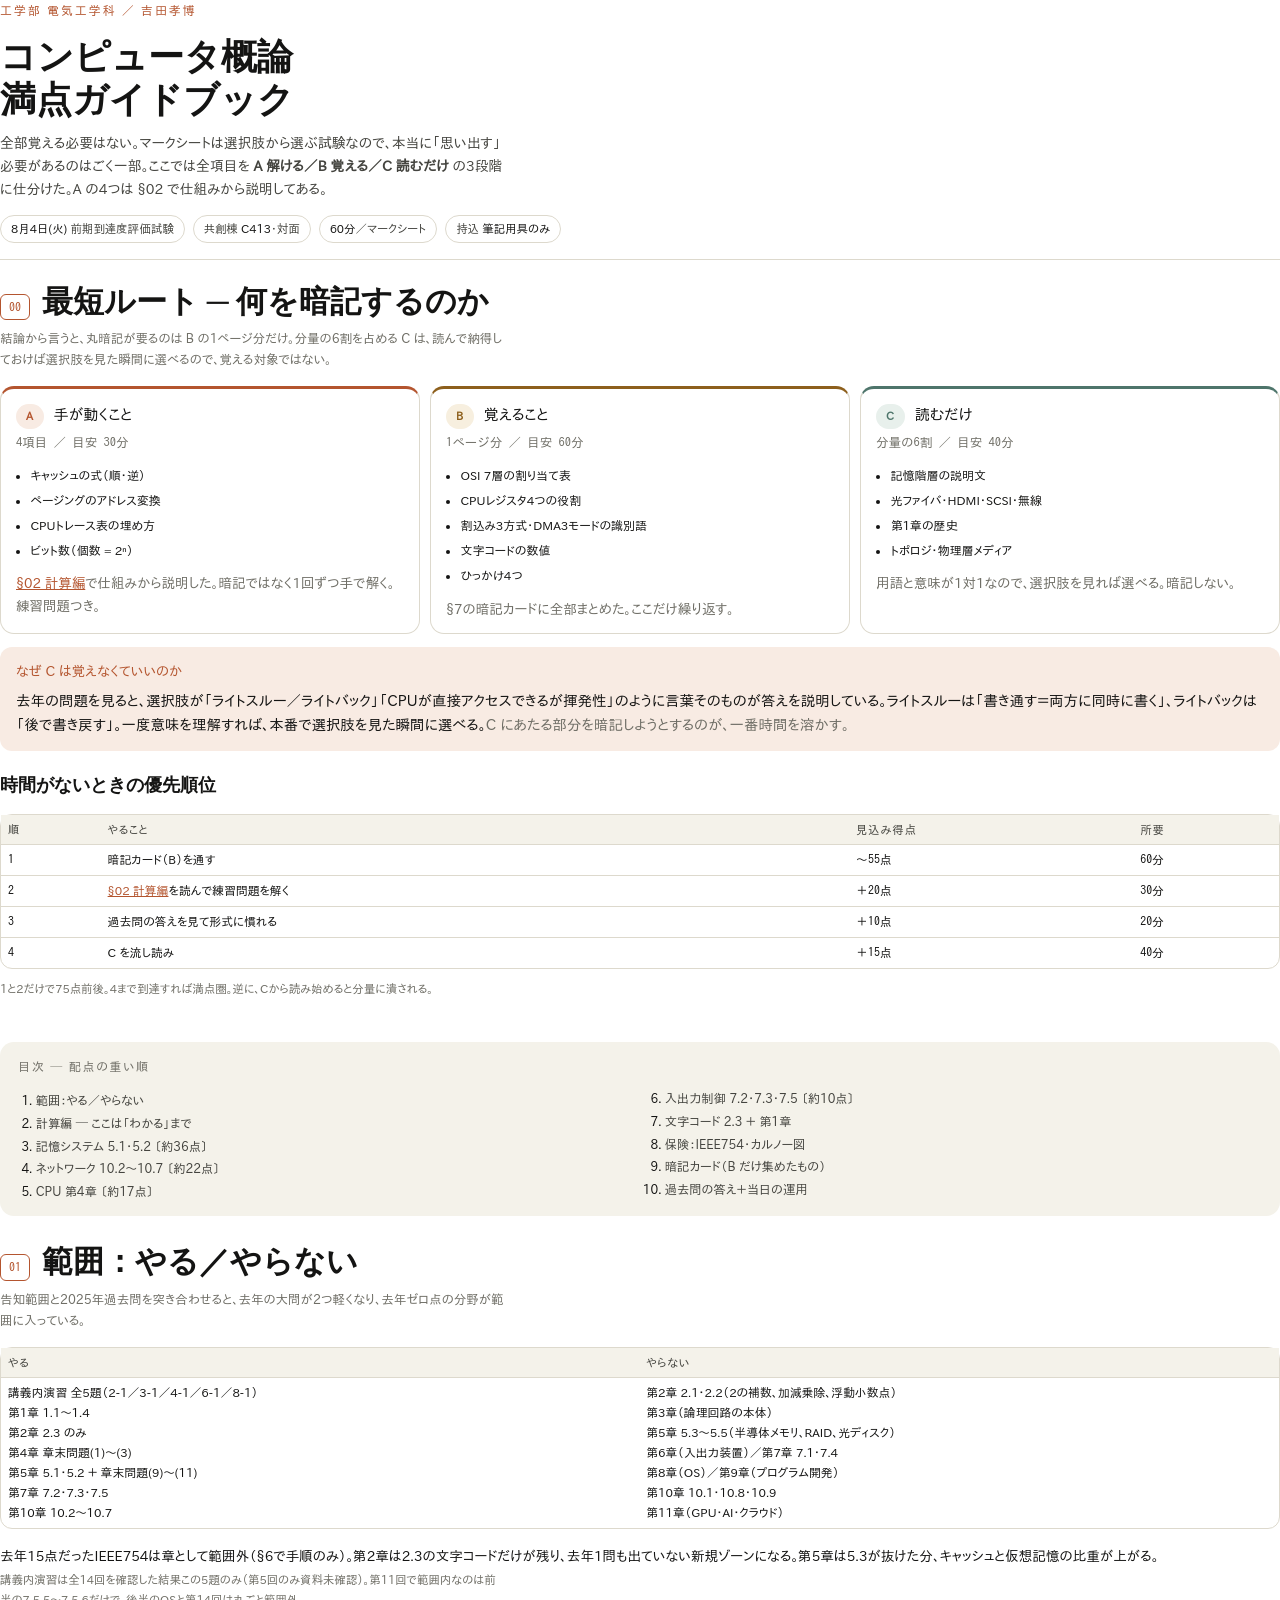
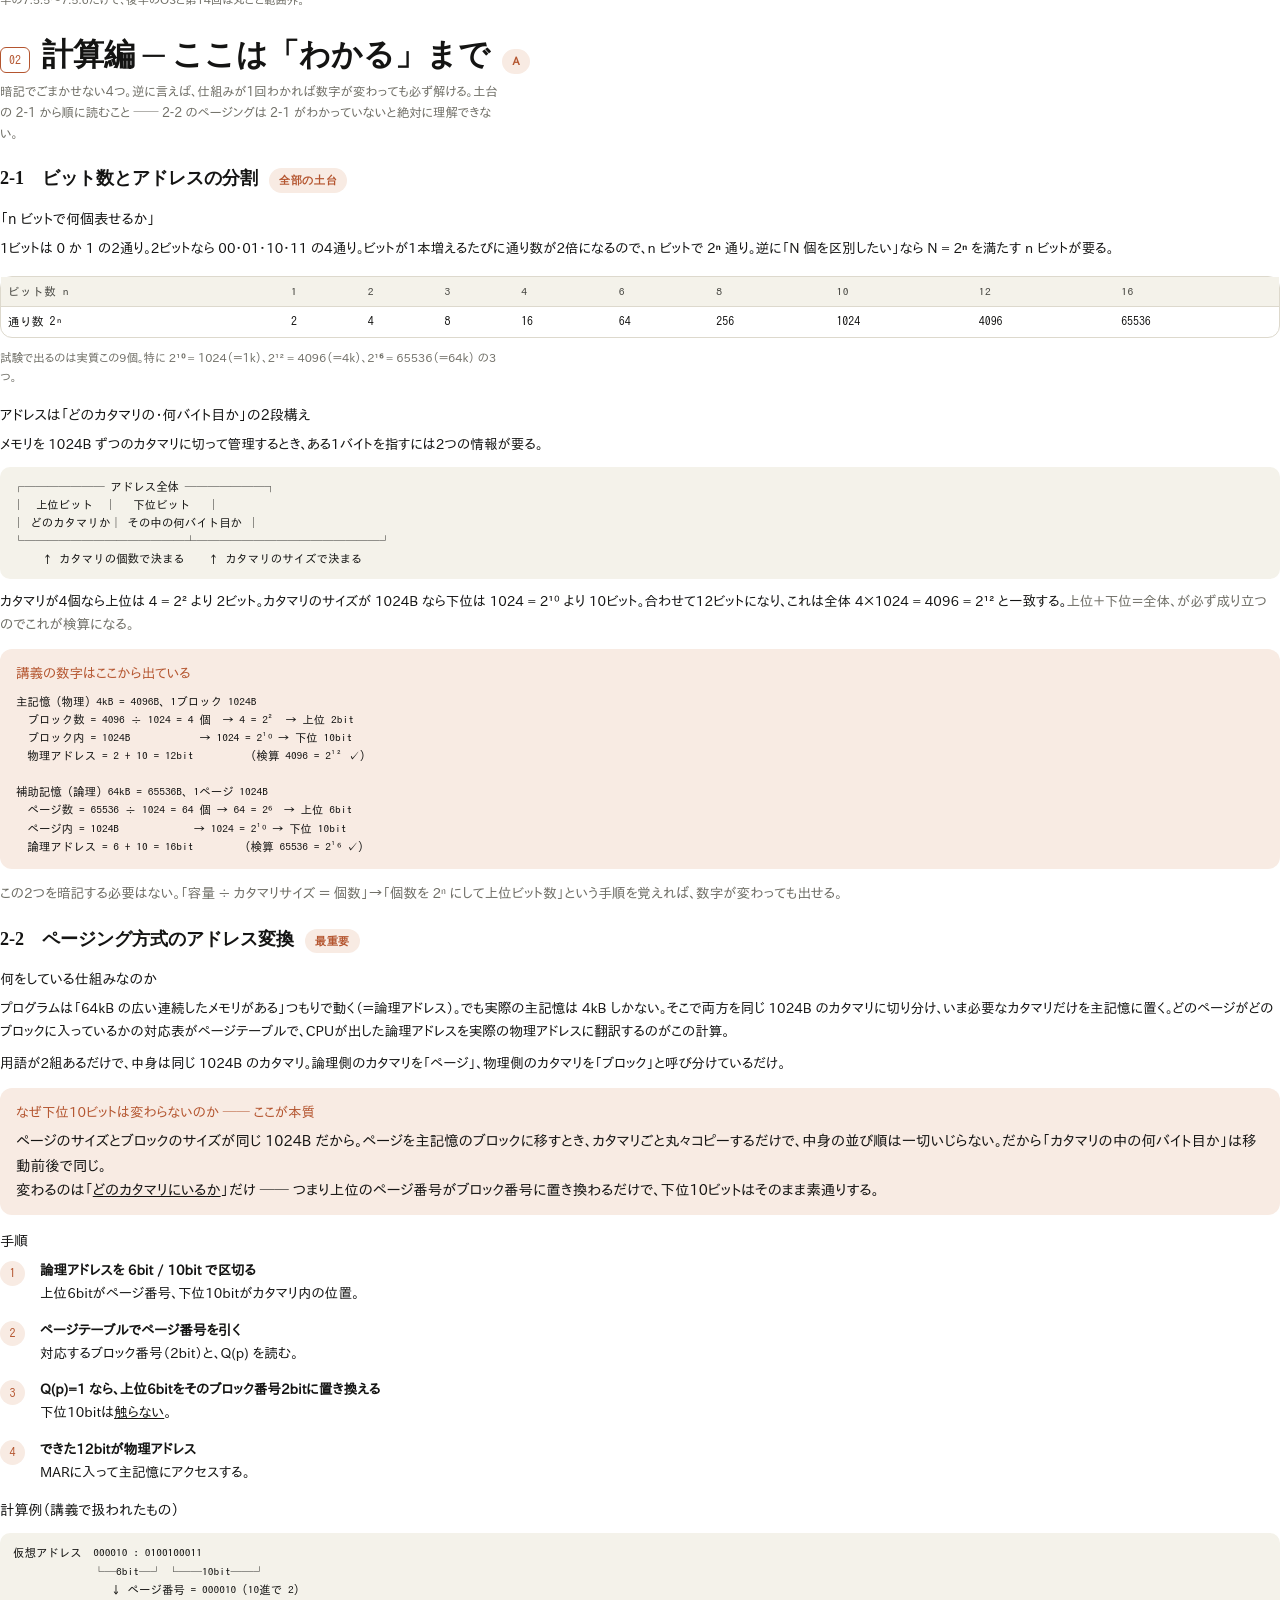
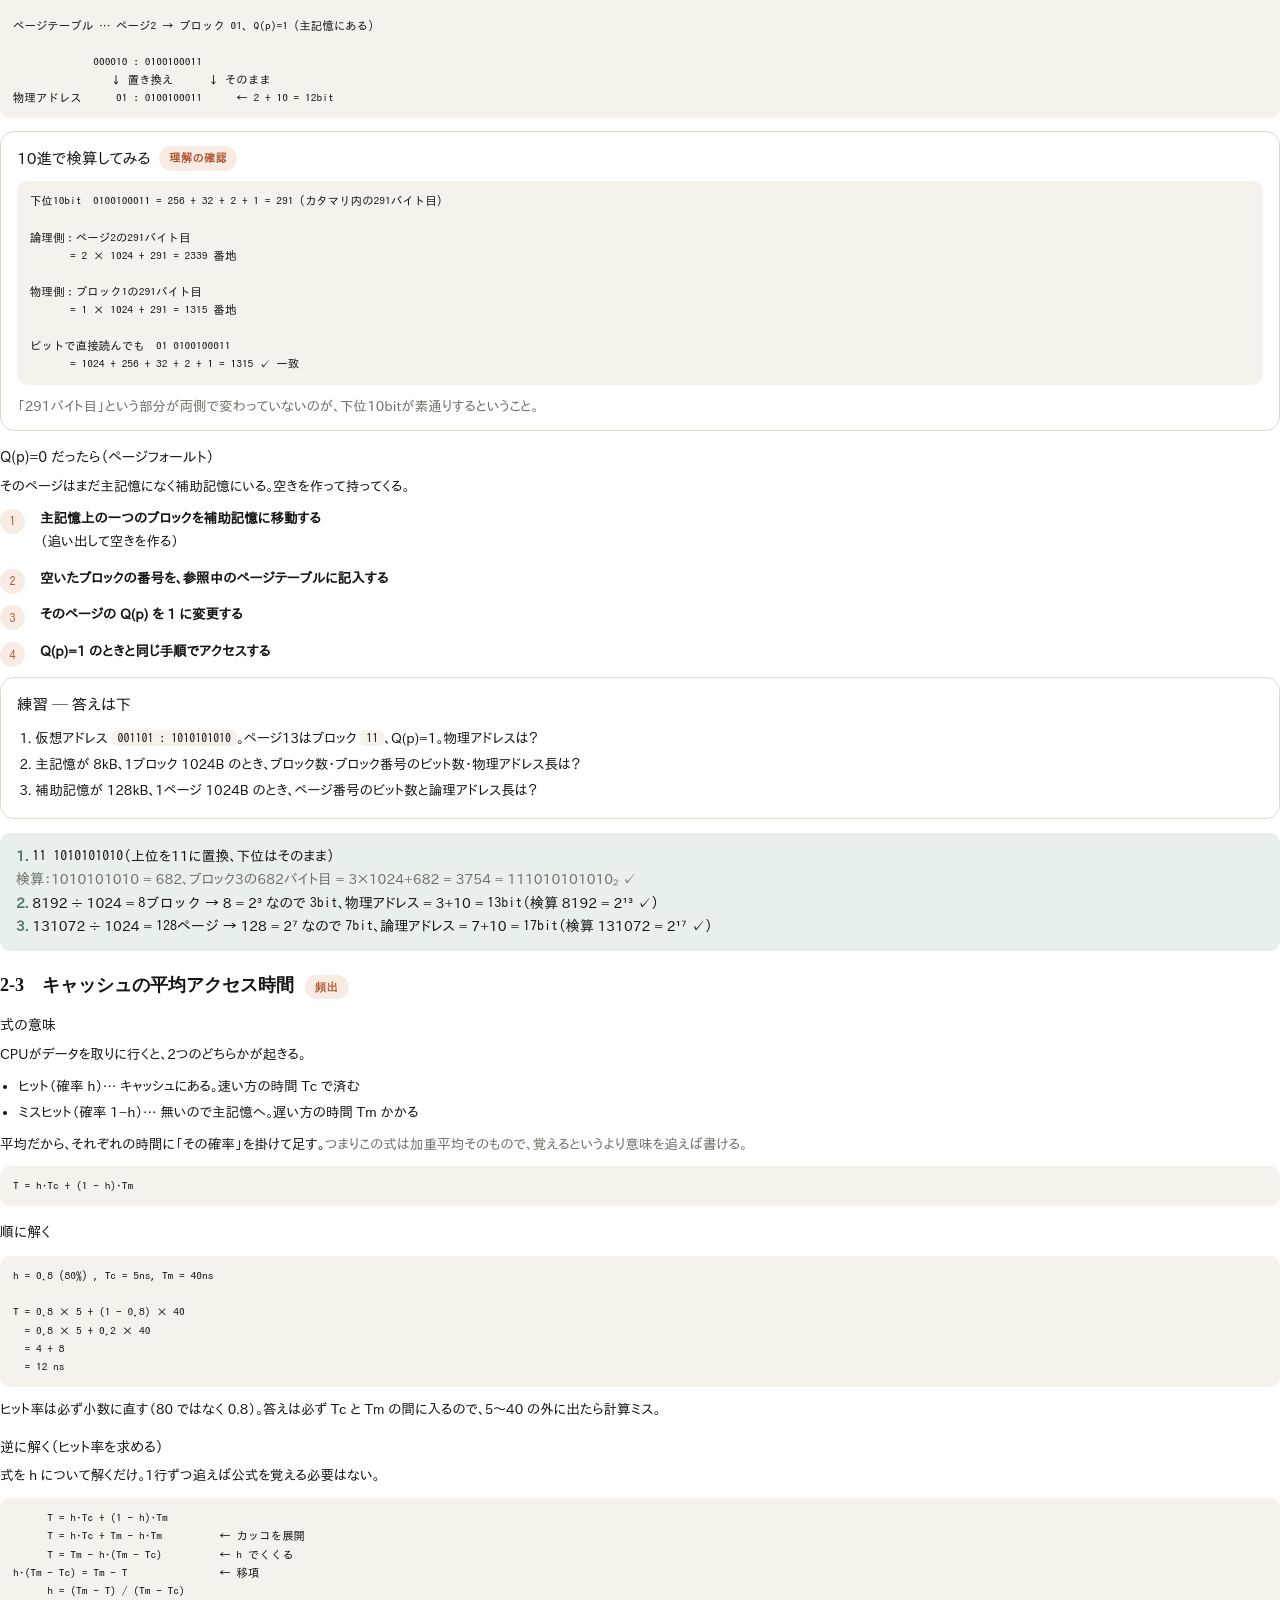
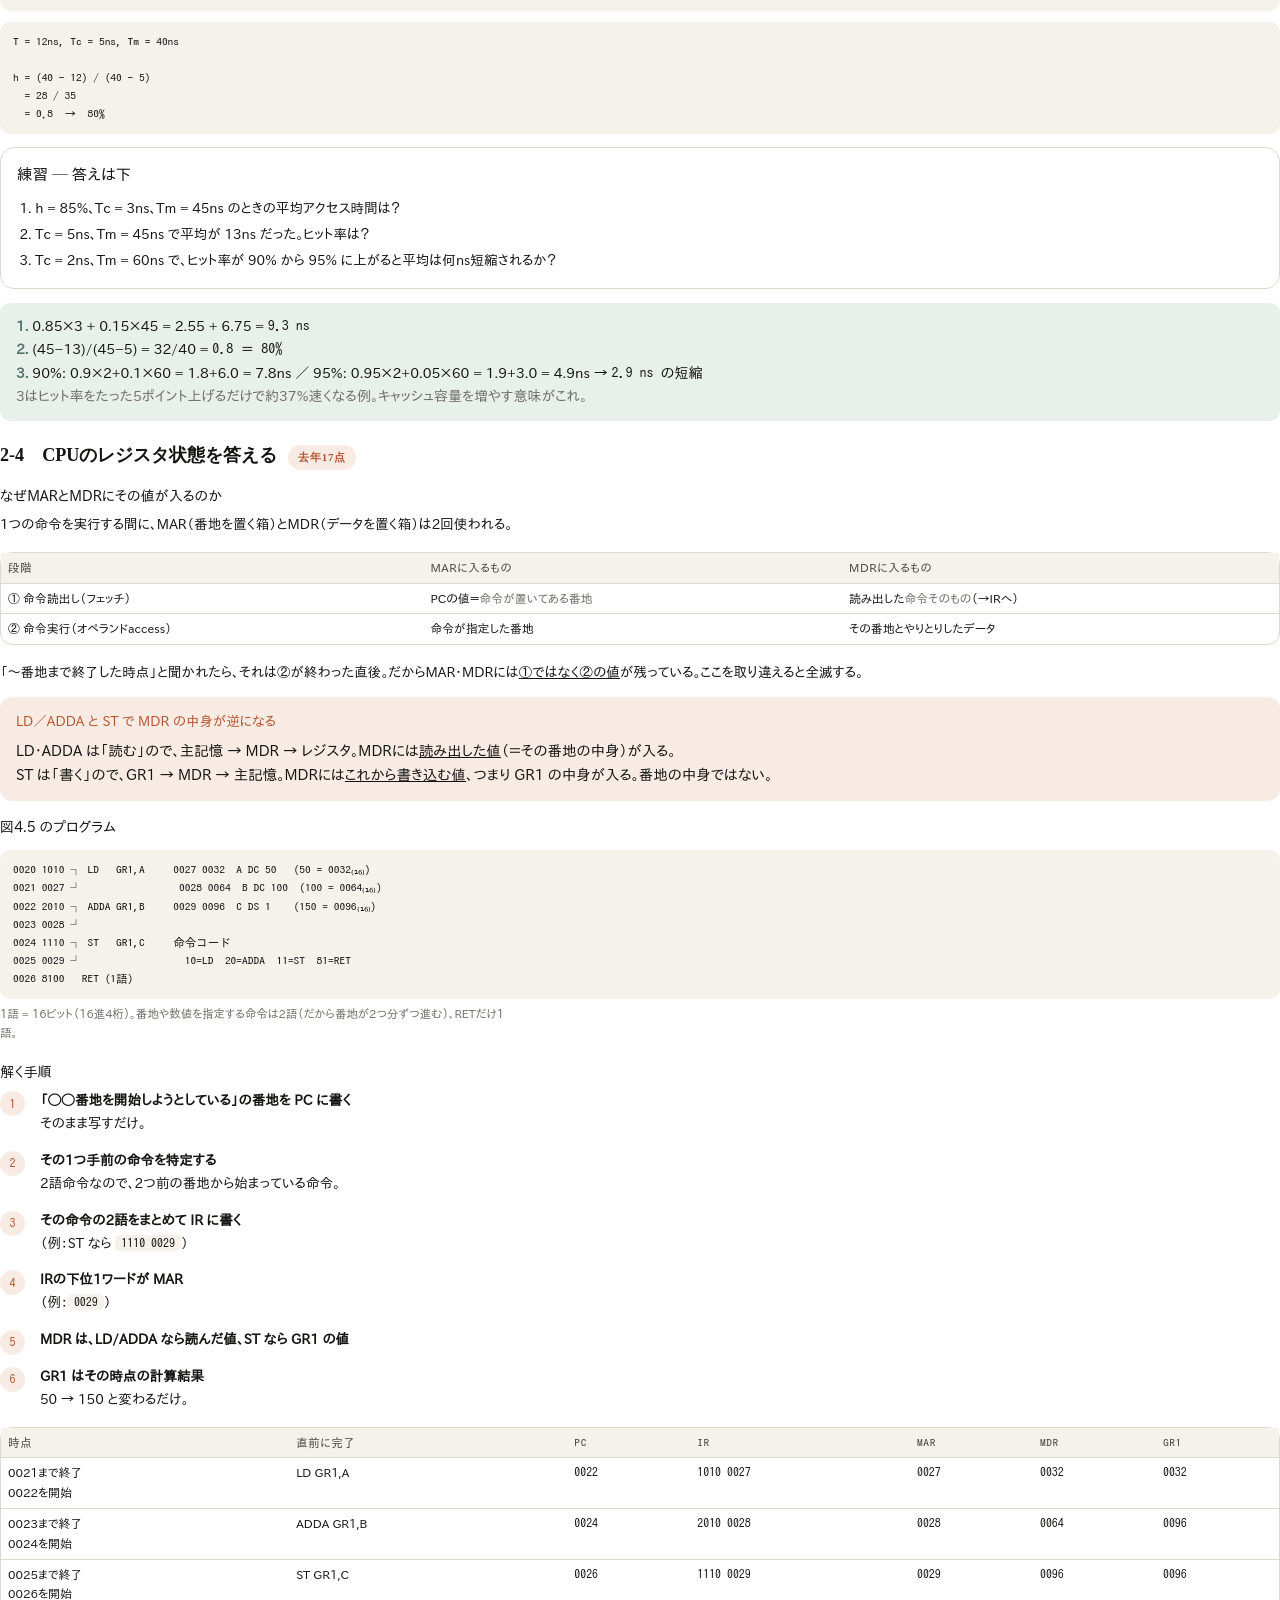
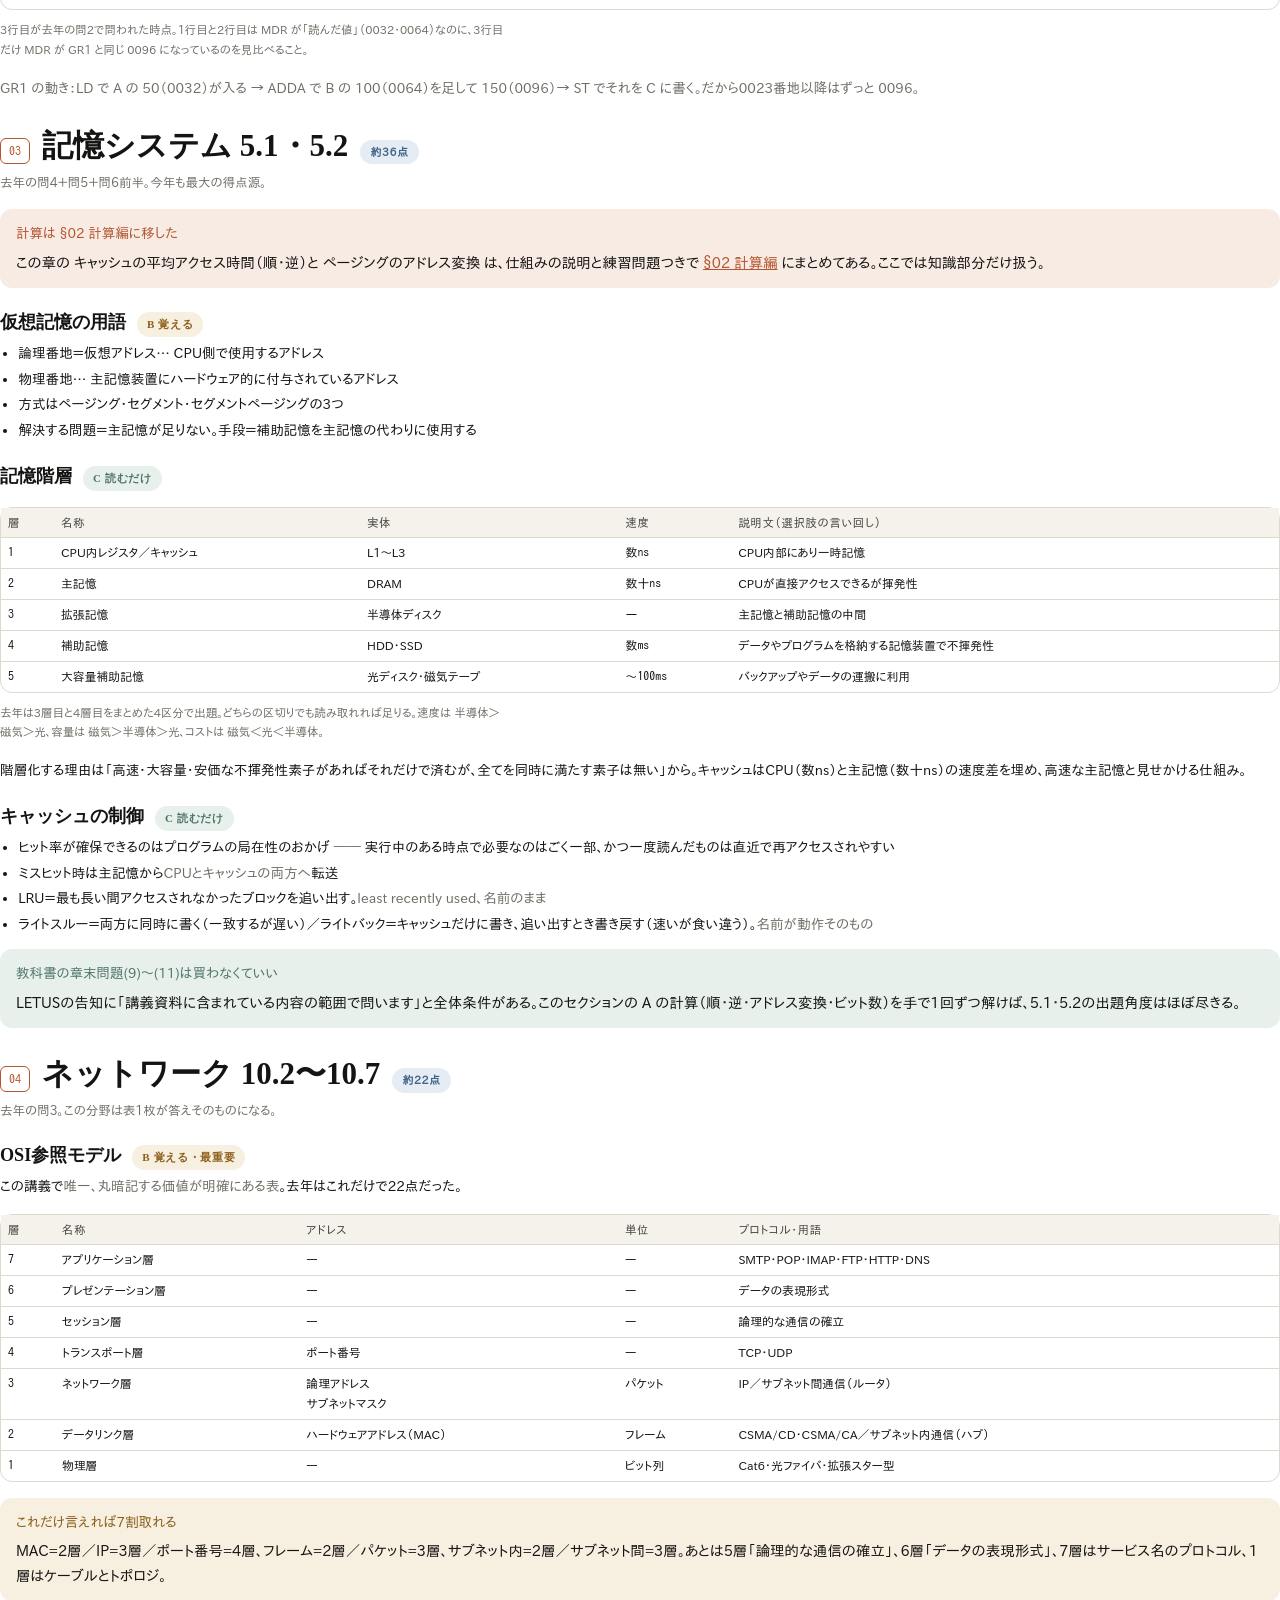
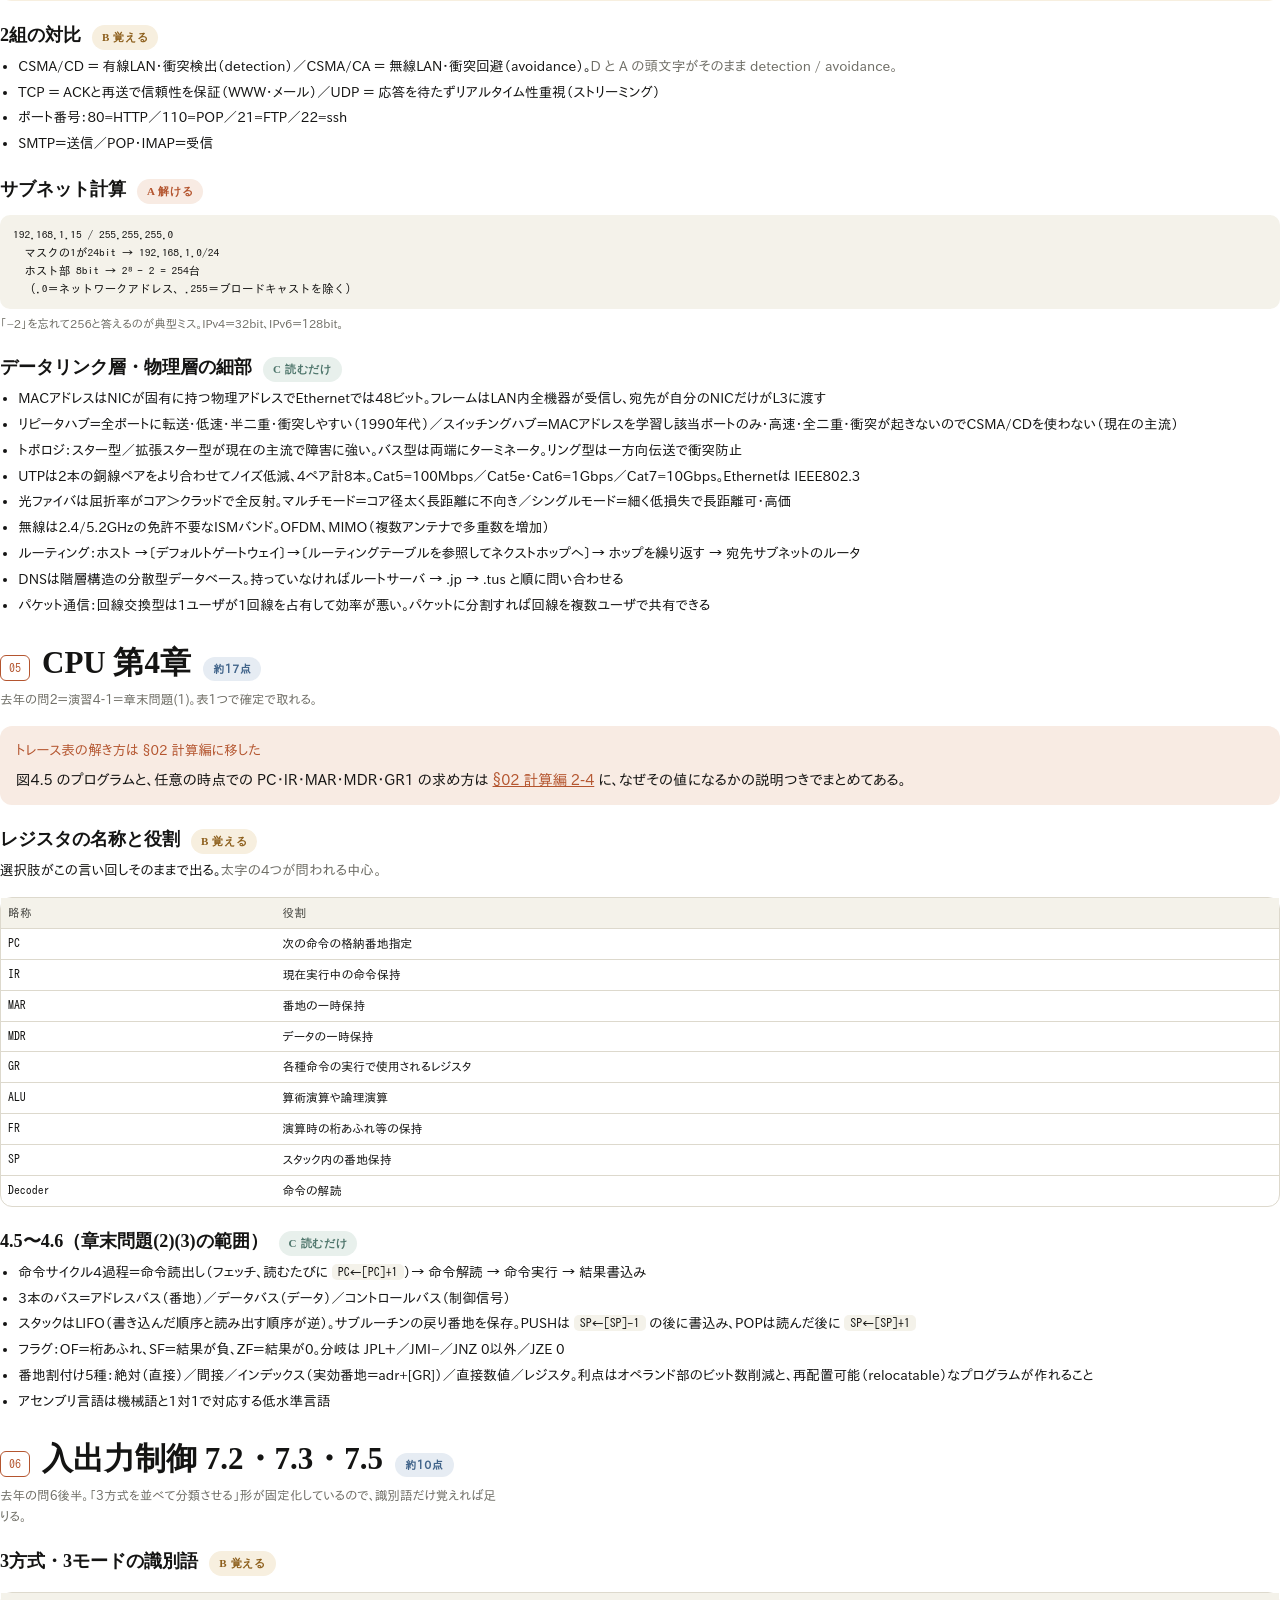
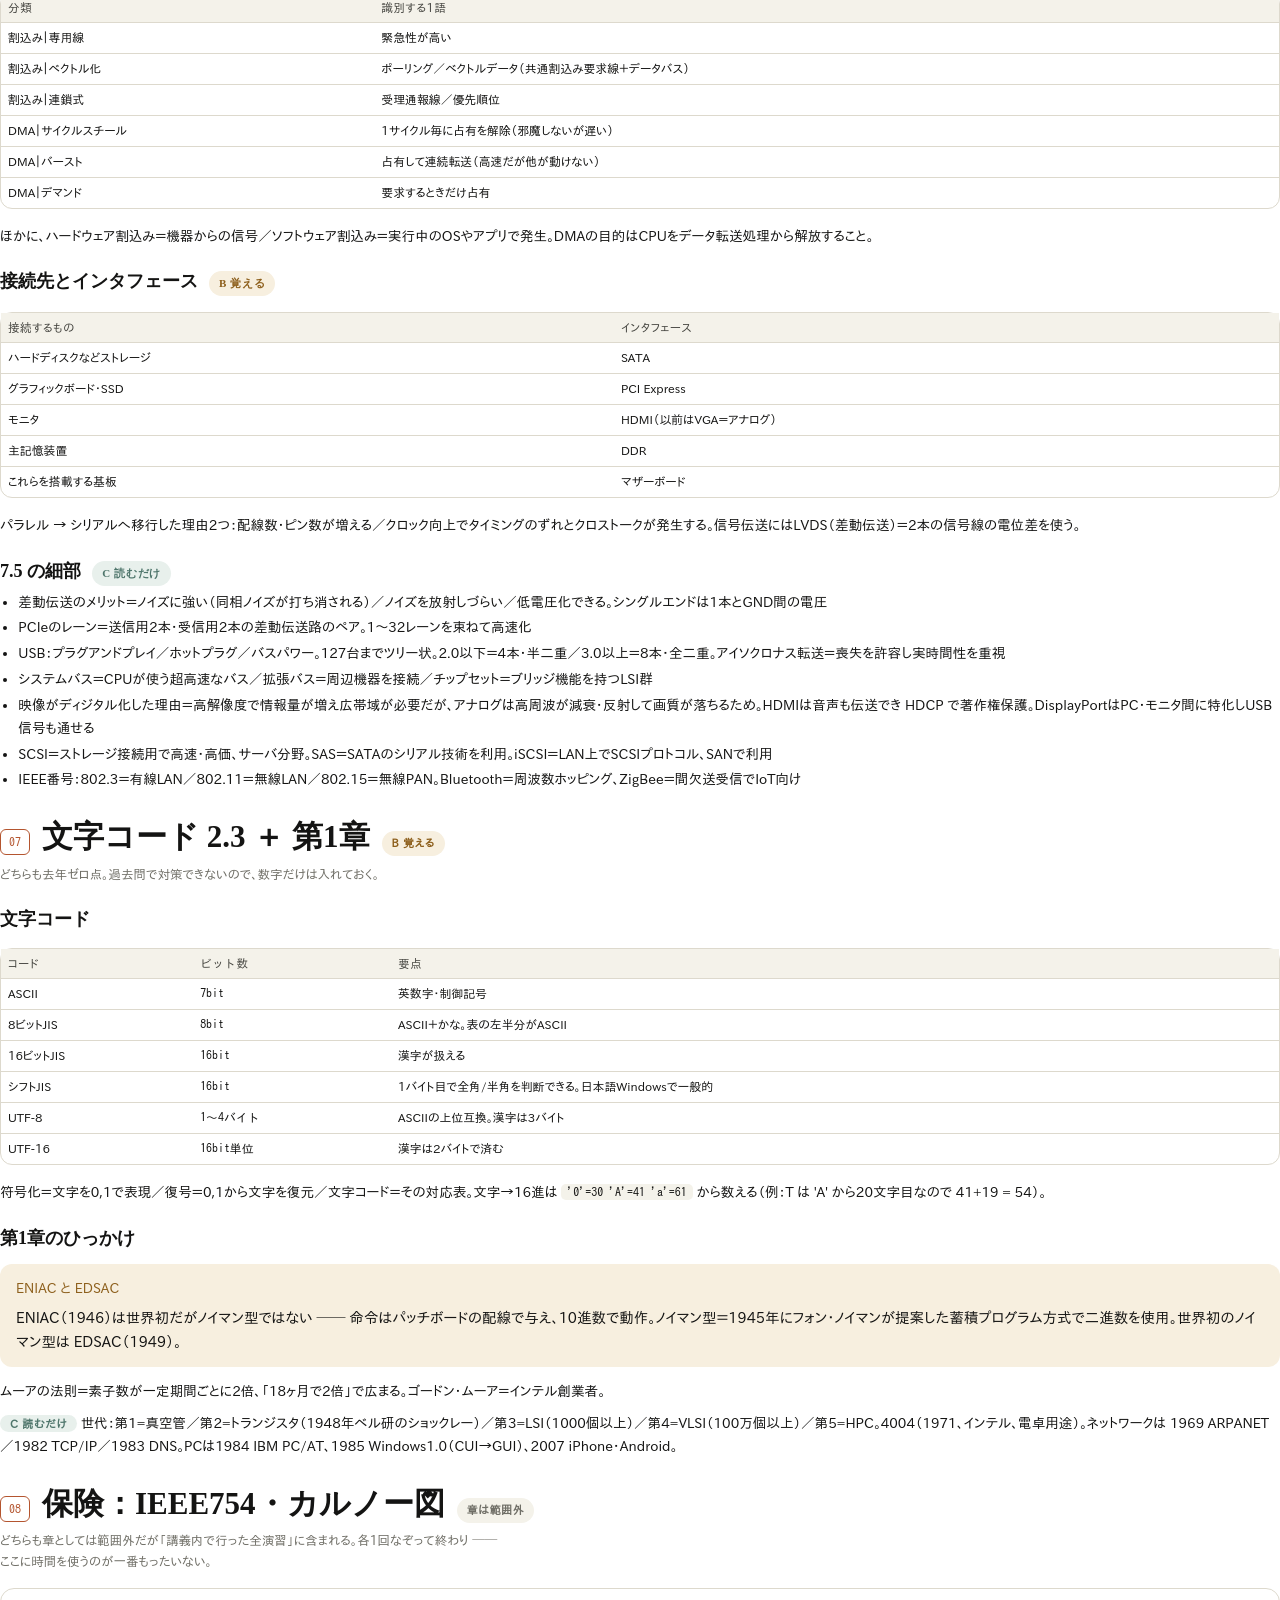
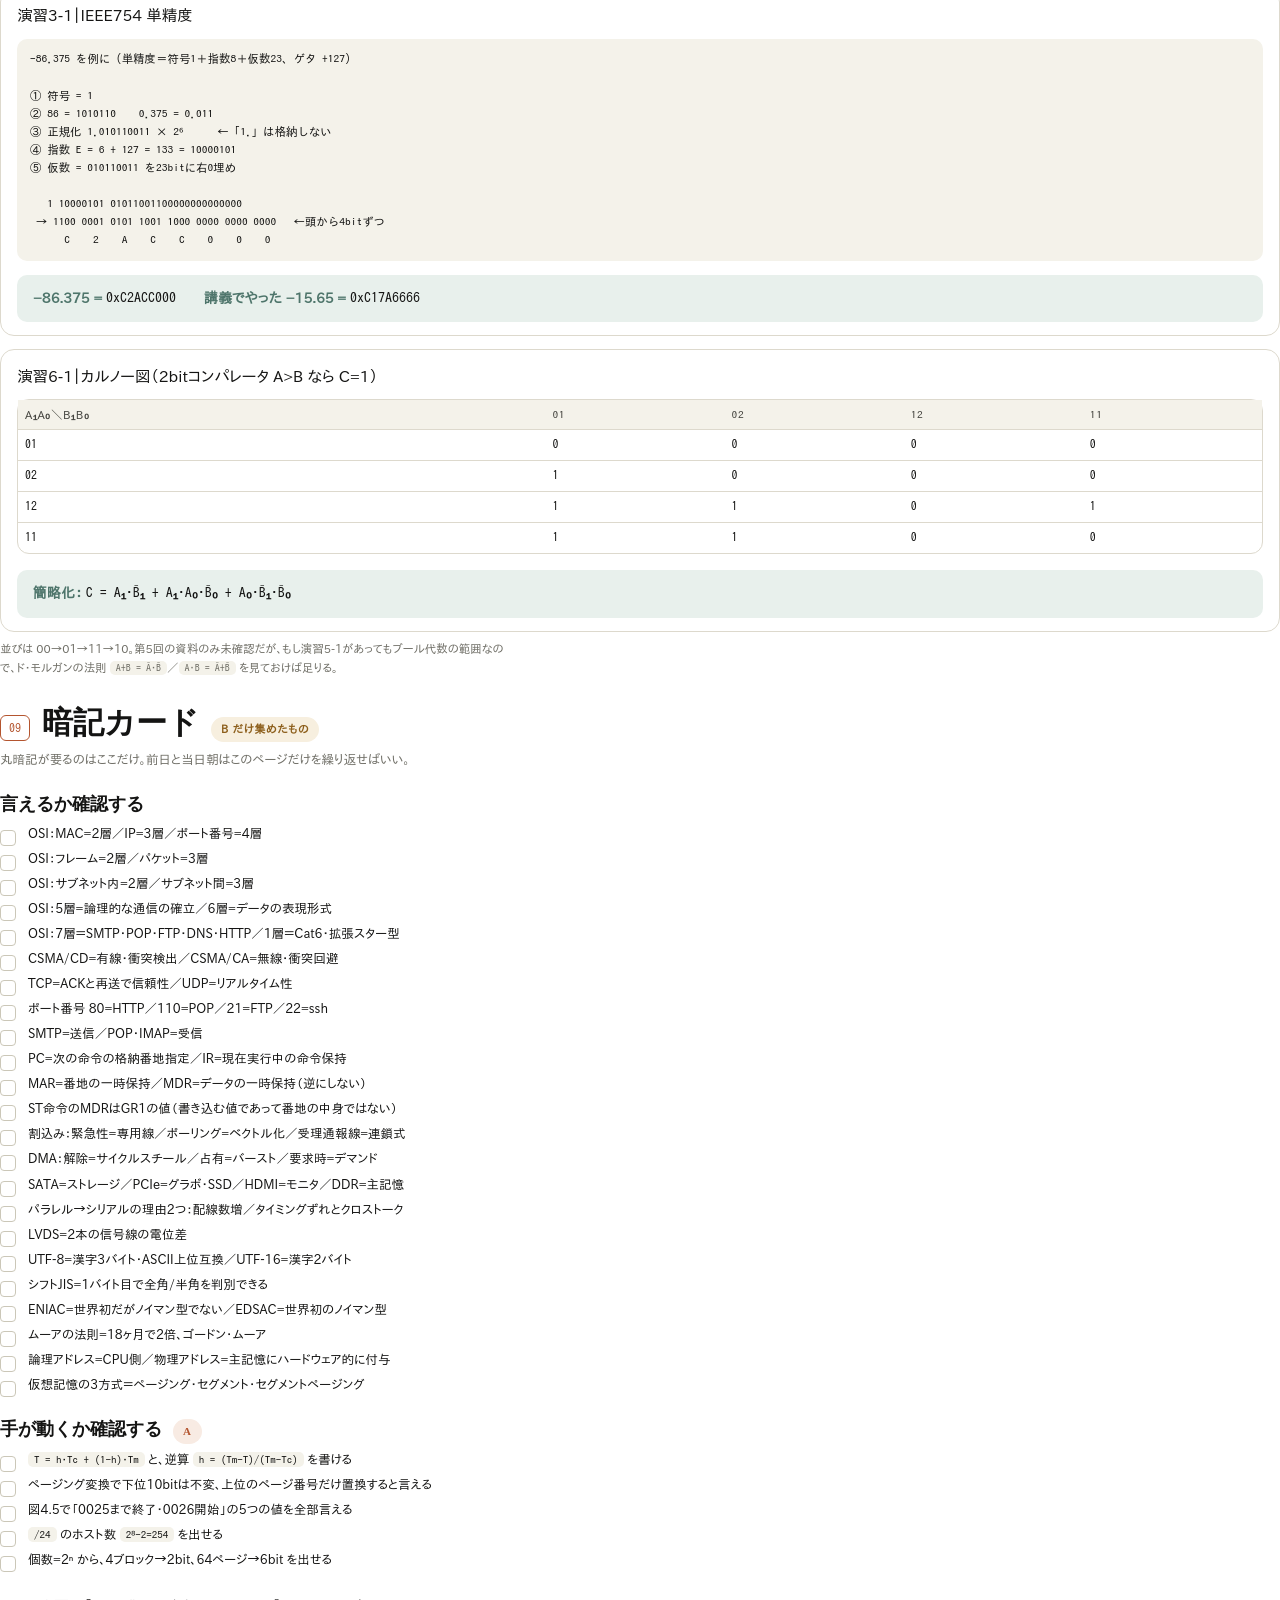
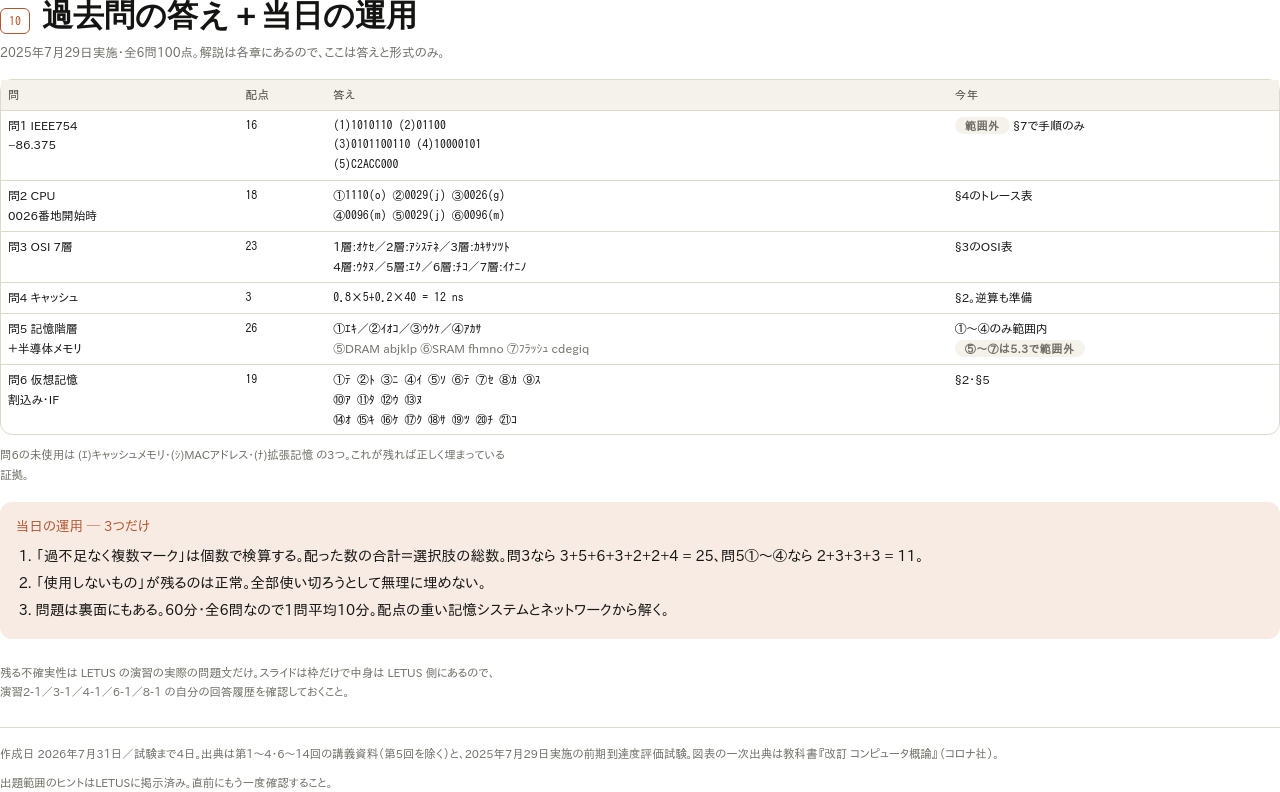
==== commit a2b70baa: "計算編を追加し、A項目を仕組みから説明する形に拡充 計算問題を暗記で済ませられる粒度まで圧縮していたため、 ページングのアドレス変換などが理解できない状態だった。 独立した「計算編」を新設し、以下を導" ====
--- a/コンピュータ概論_満点ガイドブック_印刷用.html
+++ b/コンピュータ概論_満点ガイドブック_印刷用.html
@@ -120,6 +120,13 @@
   .grid2{display:grid;grid-template-columns:repeat(auto-fit,minmax(265px,1fr));gap:18px;margin:20px 0;}
   .grid2 .card{margin:0;}
 
+
+  ol.steps{list-style:none;padding:0;counter-reset:s;max-width:none;}
+  ol.steps>li{counter-increment:s;position:relative;padding-left:40px;margin:0 0 14px;}
+  ol.steps>li::before{content:counter(s);position:absolute;left:0;top:2px;width:25px;height:25px;
+    border-radius:50%;background:var(--a-sf);color:var(--a);font-family:var(--mono);
+    font-size:12px;font-weight:600;display:flex;align-items:center;justify-content:center;}
+  ol.steps>li b{display:block;}
   ul.check{list-style:none;padding:0;max-width:none;}
   ul.check li{position:relative;padding-left:28px;margin:8px 0;font-size:14.5px;}
   ul.check li::before{content:"";position:absolute;left:0;top:7px;width:14px;height:14px;
@@ -129,17 +136,13 @@
   a:focus-visible{outline:2px solid var(--a);outline-offset:3px;border-radius:3px;}
   @media (prefers-reduced-motion:reduce){*{transition:none!important;animation:none!important;}}
   @media (max-width:640px){.card,.lane{padding:18px 16px;}.wrap{padding:0 16px 70px;}.mast{padding:38px 0 24px;}}
-</style>
-<style>
-/* ---------- PDF / print overrides ---------- */
+</style><style>
 :root, :root[data-theme="light"], :root[data-theme="dark"] {
   --bg:#ffffff; --surface:#ffffff; --surface-2:#f4f2ea;
   --ink:#141413; --ink-2:#44443f; --muted:#6f6e66;
   --rule:#ddd9cd; --rule-2:#cbc7b8;
-  --a:#b4552f; --a-sf:#f8ebe3;
-  --b:#8d5f1c; --b-sf:#f7efdf;
-  --c:#4e756b; --c-sf:#e8f0ec;
-  --slate:#41648a; --slate-sf:#e6ecf3;
+  --a:#b4552f; --a-sf:#f8ebe3; --b:#8d5f1c; --b-sf:#f7efdf;
+  --c:#4e756b; --c-sf:#e8f0ec; --slate:#41648a; --slate-sf:#e6ecf3;
   --shadow:none;
   --serif:"IPAPMincho","IPAMincho",serif;
   --sans:"IPAPGothic","IPAGothic",sans-serif;
@@ -149,21 +152,15 @@
 html,body { background:#fff !important; }
 body { font-size:10.2pt; line-height:1.68; -webkit-print-color-adjust:exact; print-color-adjust:exact; }
 .wrap { max-width:none; padding:0; }
-
-/* tables must never be clipped in print */
 .scroll { overflow:visible !important; box-shadow:none; }
 table { min-width:0 !important; width:100%; font-size:8.9pt; table-layout:auto; }
 th,td { padding:5px 7px; word-break:normal; overflow-wrap:anywhere; }
 thead { display:table-header-group; }
 tr,img { break-inside:avoid; page-break-inside:avoid; }
-
-/* keep blocks together */
 .card,.call,.lane,.scroll,pre.work,.ans { break-inside:avoid; page-break-inside:avoid; box-shadow:none; }
 h2.sec-title,h3,h4 { break-after:avoid; page-break-after:avoid; }
+ol.steps > li { break-inside:avoid; page-break-inside:avoid; }
 section { break-inside:auto; margin-bottom:26px; }
-section + section { break-before:auto; }
-
-/* tighten vertical rhythm for paper */
 .mast { padding:0 0 16px; margin-bottom:22px; }
 .mast h1 { font-size:27pt; margin-bottom:9px; }
 .mast .lede { font-size:10.4pt; margin-bottom:14px; }
@@ -171,31 +168,27 @@
 .toc { margin:20px 0 26px; padding:14px 18px; }
 .toc li { font-size:9.2pt; margin:2px 0; }
 .route { gap:10px; margin:16px 0 8px; }
-.lane { padding:13px 15px; }
-.lane ul { font-size:9pt; }
+.lane { padding:13px 15px; } .lane ul { font-size:9pt; }
 h3 { font-size:13.6pt; margin:22px 0 5px; }
 h4 { font-size:10.6pt; margin:15px 0 5px; }
 p,ul,ol { margin-bottom:9px; max-width:none; }
 li { margin:3px 0; }
 .sec-sub { margin-bottom:16px; font-size:9.4pt; }
 .card,.call { padding:13px 16px; margin:13px 0; }
-pre.work { font-size:8.8pt; padding:11px 13px; margin:11px 0; line-height:1.6; }
+pre.work { font-size:8.6pt; padding:11px 13px; margin:11px 0; line-height:1.58; }
 .cap { font-size:8.6pt; }
 ul.check li { font-size:9.4pt; margin:4px 0; }
 .grid2 { gap:12px; }
 footer { padding-top:16px; font-size:8.6pt; }
-
-/* section starts: give the big four a fresh page so topics stay whole */
-#s7 { break-before:page; page-break-before:always; }
-</style>
-</head><body>
+#calc,#s7 { break-before:page; page-break-before:always; }
+</style></head><body>
 
 <div class="wrap">
 
 <header class="mast">
   <p class="eyebrow">工学部 電気工学科 ／ 吉田孝博</p>
   <h1>コンピュータ概論<br>満点ガイドブック</h1>
-  <p class="lede">全部覚える必要はない。マークシートは選択肢から選ぶ試験なので、本当に「思い出す」必要があるのはごく一部。ここでは全項目を <b>A 解ける／B 覚える／C 読むだけ</b> の3段階に仕分けてある。</p>
+  <p class="lede">全部覚える必要はない。マークシートは選択肢から選ぶ試験なので、本当に「思い出す」必要があるのはごく一部。ここでは全項目を <b>A 解ける／B 覚える／C 読むだけ</b> の3段階に仕分けた。A の4つは §02 で仕組みから説明してある。</p>
   <div class="meta">
     <div><b>8月4日(火)</b> 前期到達度評価試験</div>
     <div>共創棟 <b>C413</b>・対面</div>
@@ -219,7 +212,7 @@
         <li>CPUトレース表の埋め方</li>
         <li>ビット数（個数 = 2ⁿ）</li>
       </ul>
-      <p style="font-size:13.5px;color:var(--muted);margin:12px 0 0">覚えるのではなく<em>1回ずつ手で解く</em>。ここができないと計算問題が0点になる。</p>
+      <p style="font-size:13.5px;color:var(--muted);margin:12px 0 0"><a href="#calc">§02 計算編</a>で仕組みから説明した。<em>暗記ではなく1回ずつ手で解く。</em>練習問題つき。</p>
     </div>
     <div class="lane B">
       <h4><span class="tier tB">B</span> 覚えること</h4>
@@ -256,9 +249,9 @@
   <table>
     <thead><tr><th>順</th><th>やること</th><th class="num">見込み得点</th><th class="num">所要</th></tr></thead>
     <tbody>
-      <tr><td class="num">1</td><td>§7の暗記カード（B）を通す</td><td class="num">〜55点</td><td class="num">60分</td></tr>
-      <tr><td class="num">2</td><td>§1〜§4のAの計算を1回ずつ手で解く</td><td class="num">＋20点</td><td class="num">30分</td></tr>
-      <tr><td class="num">3</td><td>§8の過去問の答えを見て形式に慣れる</td><td class="num">＋10点</td><td class="num">20分</td></tr>
+      <tr><td class="num">1</td><td>暗記カード（B）を通す</td><td class="num">〜55点</td><td class="num">60分</td></tr>
+      <tr><td class="num">2</td><td><a href="#calc">§02 計算編</a>を読んで練習問題を解く</td><td class="num">＋20点</td><td class="num">30分</td></tr>
+      <tr><td class="num">3</td><td>過去問の答えを見て形式に慣れる</td><td class="num">＋10点</td><td class="num">20分</td></tr>
       <tr><td class="num">4</td><td>C を流し読み</td><td class="num">＋15点</td><td class="num">40分</td></tr>
     </tbody>
   </table>
@@ -270,6 +263,7 @@
   <h2>目次 ─ 配点の重い順</h2>
   <ol>
     <li><a href="#s00">範囲：やる／やらない</a></li>
+    <li><a href="#calc">計算編 ─ ここは「わかる」まで</a></li>
     <li><a href="#s1">記憶システム 5.1・5.2 〔約36点〕</a></li>
     <li><a href="#s2">ネットワーク 10.2〜10.7 〔約22点〕</a></li>
     <li><a href="#s3">CPU 第4章 〔約17点〕</a></li>
@@ -314,45 +308,227 @@
   <p class="cap">講義内演習は全14回を確認した結果この5題のみ（第5回のみ資料未確認）。第11回で範囲内なのは前半の7.5.5〜7.5.6だけで、後半のOSと第14回は丸ごと範囲外。</p>
 </section>
 
+<!-- ============ 計算編 ============ -->
+<section id="calc">
+  <div class="sec-head"><span class="sec-num">02</span><h2 class="sec-title">計算編 ─ ここは「わかる」まで</h2><span class="tier tA">A</span></div>
+  <p class="sec-sub">暗記でごまかせない4つ。逆に言えば、仕組みが1回わかれば数字が変わっても必ず解ける。土台の 2-1 から順に読むこと ── 2-2 のページングは 2-1 がわかっていないと絶対に理解できない。</p>
+
+  <h3>2-1　ビット数とアドレスの分割 <span class="tier tA">全部の土台</span></h3>
+
+  <h4>「n ビットで何個表せるか」</h4>
+  <p>1ビットは 0 か 1 の2通り。2ビットなら 00・01・10・11 の4通り。ビットが1本増えるたびに通り数が2倍になるので、<strong>n ビットで 2ⁿ 通り</strong>。逆に「N 個を区別したい」なら <strong>N = 2ⁿ を満たす n ビット</strong>が要る。</p>
+  <div class="scroll">
+  <table>
+    <thead><tr><th class="num">ビット数 n</th><th class="num">1</th><th class="num">2</th><th class="num">3</th><th class="num">4</th><th class="num">6</th><th class="num">8</th><th class="num">10</th><th class="num">12</th><th class="num">16</th></tr></thead>
+    <tbody><tr><td class="num">通り数 2ⁿ</td><td class="num">2</td><td class="num">4</td><td class="num">8</td><td class="num">16</td><td class="num">64</td><td class="num">256</td><td class="num"><strong>1024</strong></td><td class="num">4096</td><td class="num">65536</td></tr></tbody>
+  </table>
+  </div>
+  <p class="cap">試験で出るのは実質この9個。特に <strong>2¹⁰ = 1024（＝1k）</strong>、<strong>2¹² = 4096（＝4k）</strong>、<strong>2¹⁶ = 65536（＝64k）</strong> の3つ。</p>
+
+  <h4>アドレスは「どのカタマリの・何バイト目か」の2段構え</h4>
+  <p>メモリを 1024B ずつのカタマリに切って管理するとき、ある1バイトを指すには2つの情報が要る。</p>
+  <pre class="work">┌─────── アドレス全体 ───────┐
+│  上位ビット  │   下位ビット   │
+│ どのカタマリか│ その中の何バイト目か │
+└──────────────┴────────────────┘
+     ↑ カタマリの個数で決まる    ↑ カタマリのサイズで決まる</pre>
+  <p>カタマリが4個なら上位は 4 = 2² より <strong>2ビット</strong>。カタマリのサイズが 1024B なら下位は 1024 = 2¹⁰ より <strong>10ビット</strong>。合わせて12ビットになり、これは全体 4×1024 = 4096 = 2¹² と一致する。<em>上位＋下位＝全体、が必ず成り立つのでこれが検算になる。</em></p>
+
+  <div class="call cA">
+    <p class="call-h">講義の数字はここから出ている</p>
+    <pre class="work" style="margin:8px 0 0;background:transparent;padding:0">主記憶（物理）4kB = 4096B、1ブロック 1024B
+  ブロック数 = 4096 ÷ 1024 = 4 個  → 4 = 2²  → 上位 2bit
+  ブロック内 = 1024B            → 1024 = 2¹⁰ → 下位 10bit
+  物理アドレス = 2 + 10 = 12bit         （検算 4096 = 2¹² ✓）
+
+補助記憶（論理）64kB = 65536B、1ページ 1024B
+  ページ数 = 65536 ÷ 1024 = 64 個 → 64 = 2⁶  → 上位 6bit
+  ページ内 = 1024B             → 1024 = 2¹⁰ → 下位 10bit
+  論理アドレス = 6 + 10 = 16bit        （検算 65536 = 2¹⁶ ✓）</pre>
+  </div>
+  <p><em>この2つを暗記する必要はない。「容量 ÷ カタマリサイズ ＝ 個数」→「個数を 2ⁿ にして上位ビット数」という手順を覚えれば、数字が変わっても出せる。</em></p>
+
+  <h3>2-2　ページング方式のアドレス変換 <span class="tier tA">最重要</span></h3>
+
+  <h4>何をしている仕組みなのか</h4>
+  <p>プログラムは「64kB の広い連続したメモリがある」つもりで動く（＝<strong>論理アドレス</strong>）。でも実際の主記憶は 4kB しかない。そこで<strong>両方を同じ 1024B のカタマリに切り分け</strong>、いま必要なカタマリだけを主記憶に置く。どのページがどのブロックに入っているかの対応表が<strong>ページテーブル</strong>で、CPUが出した論理アドレスを実際の<strong>物理アドレス</strong>に翻訳するのがこの計算。</p>
+  <p>用語が2組あるだけで、中身は同じ 1024B のカタマリ。<strong>論理側のカタマリを「ページ」、物理側のカタマリを「ブロック」</strong>と呼び分けているだけ。</p>
+
+  <div class="call cA">
+    <p class="call-h">なぜ下位10ビットは変わらないのか ── ここが本質</p>
+    <p><strong>ページのサイズとブロックのサイズが同じ 1024B だから。</strong>ページを主記憶のブロックに移すとき、カタマリごと丸々コピーするだけで、<strong>中身の並び順は一切いじらない</strong>。だから「カタマリの中の何バイト目か」は移動前後で同じ。<br>
+    変わるのは「<u>どのカタマリにいるか</u>」だけ ── つまり<strong>上位のページ番号がブロック番号に置き換わるだけで、下位10ビットはそのまま素通り</strong>する。</p>
+  </div>
+
+  <h4>手順</h4>
+  <ol class="steps">
+    <li><b>論理アドレスを 6bit / 10bit で区切る</b>上位6bitがページ番号、下位10bitがカタマリ内の位置。</li>
+    <li><b>ページテーブルでページ番号を引く</b>対応するブロック番号（2bit）と、Q(p) を読む。</li>
+    <li><b>Q(p)=1 なら、上位6bitをそのブロック番号2bitに置き換える</b>下位10bitは<u>触らない</u>。</li>
+    <li><b>できた12bitが物理アドレス</b>MARに入って主記憶にアクセスする。</li>
+  </ol>
+
+  <h4>計算例（講義で扱われたもの）</h4>
+  <pre class="work">仮想アドレス  000010 : 0100100011
+              └─6bit─┘ └──10bit──┘
+                 ↓ ページ番号 = 000010（10進で 2）
+
+ページテーブル … ページ2 → ブロック 01、Q(p)=1（主記憶にある）
+
+              000010 : 0100100011
+                 ↓ 置き換え      ↓ そのまま
+物理アドレス      01 : 0100100011      ← 2 + 10 = 12bit</pre>
+
+  <div class="card">
+    <p class="card-title">10進で検算してみる <span class="tier tA">理解の確認</span></p>
+    <pre class="work" style="margin:0 0 10px">下位10bit  0100100011 = 256 + 32 + 2 + 1 = 291（カタマリ内の291バイト目）
+
+論理側：ページ2の291バイト目
+       = 2 × 1024 + 291 = 2339 番地
+
+物理側：ブロック1の291バイト目
+       = 1 × 1024 + 291 = 1315 番地
+
+ビットで直接読んでも  01 0100100011
+       = 1024 + 256 + 32 + 2 + 1 = 1315 ✓ 一致</pre>
+    <p style="margin:0"><em>「291バイト目」という部分が両側で変わっていないのが、下位10bitが素通りするということ。</em></p>
+  </div>
+
+  <h4>Q(p)=0 だったら（ページフォールト）</h4>
+  <p>そのページはまだ主記憶になく補助記憶にいる。空きを作って持ってくる。</p>
+  <ol class="steps">
+    <li><b>主記憶上の一つのブロックを補助記憶に移動する</b>（追い出して空きを作る）</li>
+    <li><b>空いたブロックの番号を、参照中のページテーブルに記入する</b></li>
+    <li><b>そのページの Q(p) を 1 に変更する</b></li>
+    <li><b>Q(p)=1 のときと同じ手順でアクセスする</b></li>
+  </ol>
+
+  <div class="card">
+    <p class="card-title">練習 ─ 答えは下</p>
+    <ol style="margin-bottom:0">
+      <li>仮想アドレス <code>001101 : 1010101010</code>。ページ13はブロック <code>11</code>、Q(p)=1。物理アドレスは？</li>
+      <li>主記憶が 8kB、1ブロック 1024B のとき、ブロック数・ブロック番号のビット数・物理アドレス長は？</li>
+      <li>補助記憶が 128kB、1ページ 1024B のとき、ページ番号のビット数と論理アドレス長は？</li>
+    </ol>
+  </div>
+  <div class="ans">
+    <b>1.</b> <span class="k">11 1010101010</span>（上位を11に置換、下位はそのまま）<br>
+    <em>検算：1010101010 = 682、ブロック3の682バイト目 = 3×1024+682 = 3754 = 111010101010₂ ✓</em><br>
+    <b>2.</b> 8192 ÷ 1024 = <span class="k">8ブロック</span> → 8 = 2³ なので <span class="k">3bit</span>、物理アドレス = 3+10 = <span class="k">13bit</span>（検算 8192 = 2¹³ ✓）<br>
+    <b>3.</b> 131072 ÷ 1024 = <span class="k">128ページ</span> → 128 = 2⁷ なので <span class="k">7bit</span>、論理アドレス = 7+10 = <span class="k">17bit</span>（検算 131072 = 2¹⁷ ✓）
+  </div>
+
+  <h3>2-3　キャッシュの平均アクセス時間 <span class="tier tA">頻出</span></h3>
+
+  <h4>式の意味</h4>
+  <p>CPUがデータを取りに行くと、2つのどちらかが起きる。</p>
+  <ul>
+    <li><strong>ヒット</strong>（確率 h）… キャッシュにある。速い方の時間 <strong>Tc</strong> で済む</li>
+    <li><strong>ミスヒット</strong>（確率 1−h）… 無いので主記憶へ。遅い方の時間 <strong>Tm</strong> かかる</li>
+  </ul>
+  <p>平均だから、それぞれの時間に「その確率」を掛けて足す。<em>つまりこの式は加重平均そのもので、覚えるというより意味を追えば書ける。</em></p>
+  <pre class="work">T = h·Tc + (1 − h)·Tm</pre>
+
+  <h4>順に解く</h4>
+  <pre class="work">h = 0.8（80%）, Tc = 5ns, Tm = 40ns
+
+T = 0.8 × 5 + (1 − 0.8) × 40
+  = 0.8 × 5 + 0.2 × 40
+  = 4 + 8
+  = 12 ns</pre>
+  <p><strong>ヒット率は必ず小数に直す</strong>（80 ではなく 0.8）。<strong>答えは必ず Tc と Tm の間</strong>に入るので、5〜40 の外に出たら計算ミス。</p>
+
+  <h4>逆に解く（ヒット率を求める）</h4>
+  <p>式を h について解くだけ。1行ずつ追えば公式を覚える必要はない。</p>
+  <pre class="work">      T = h·Tc + (1 − h)·Tm
+      T = h·Tc + Tm − h·Tm          ← カッコを展開
+      T = Tm − h·(Tm − Tc)          ← h でくくる
+h·(Tm − Tc) = Tm − T                ← 移項
+      h = (Tm − T) / (Tm − Tc)</pre>
+  <pre class="work">T = 12ns, Tc = 5ns, Tm = 40ns
+
+h = (40 − 12) / (40 − 5)
+  = 28 / 35
+  = 0.8  →  80%</pre>
+
+  <div class="card">
+    <p class="card-title">練習 ─ 答えは下</p>
+    <ol style="margin-bottom:0">
+      <li>h = 85%、Tc = 3ns、Tm = 45ns のときの平均アクセス時間は？</li>
+      <li>Tc = 5ns、Tm = 45ns で平均が 13ns だった。ヒット率は？</li>
+      <li>Tc = 2ns、Tm = 60ns で、ヒット率が 90% から 95% に上がると平均は何ns短縮されるか？</li>
+    </ol>
+  </div>
+  <div class="ans">
+    <b>1.</b> 0.85×3 + 0.15×45 = 2.55 + 6.75 = <span class="k">9.3 ns</span><br>
+    <b>2.</b> (45−13)/(45−5) = 32/40 = <span class="k">0.8 ＝ 80%</span><br>
+    <b>3.</b> 90%: 0.9×2+0.1×60 = 1.8+6.0 = 7.8ns ／ 95%: 0.95×2+0.05×60 = 1.9+3.0 = 4.9ns → <span class="k">2.9 ns の短縮</span><br>
+    <em>3はヒット率をたった5ポイント上げるだけで約37%速くなる例。キャッシュ容量を増やす意味がこれ。</em>
+  </div>
+
+  <h3>2-4　CPUのレジスタ状態を答える <span class="tier tA">去年17点</span></h3>
+
+  <h4>なぜMARとMDRにその値が入るのか</h4>
+  <p>1つの命令を実行する間に、MAR（番地を置く箱）とMDR（データを置く箱）は<strong>2回</strong>使われる。</p>
+  <div class="scroll">
+  <table>
+    <thead><tr><th>段階</th><th>MARに入るもの</th><th>MDRに入るもの</th></tr></thead>
+    <tbody>
+      <tr><td>① 命令読出し（フェッチ）</td><td>PCの値＝<em>命令が置いてある番地</em></td><td>読み出した<em>命令そのもの</em>（→IRへ）</td></tr>
+      <tr><td>② 命令実行（オペランドaccess）</td><td><strong>命令が指定した番地</strong></td><td><strong>その番地とやりとりしたデータ</strong></td></tr>
+    </tbody>
+  </table>
+  </div>
+  <p>「〜番地まで終了した時点」と聞かれたら、それは<strong>②が終わった直後</strong>。だからMAR・MDRには<u>①ではなく②の値</u>が残っている。ここを取り違えると全滅する。</p>
+
+  <div class="call cA">
+    <p class="call-h">LD／ADDA と ST で MDR の中身が逆になる</p>
+    <p><strong>LD・ADDA は「読む」</strong>ので、主記憶 → MDR → レジスタ。MDRには<u>読み出した値</u>（＝その番地の中身）が入る。<br>
+    <strong>ST は「書く」</strong>ので、GR1 → MDR → 主記憶。MDRには<u>これから書き込む値</u>、つまり <strong>GR1 の中身</strong>が入る。番地の中身ではない。</p>
+  </div>
+
+  <h4>図4.5 のプログラム</h4>
+  <pre class="work">0020 1010 ┐ LD   GR1,A     0027 0032  A DC 50   (50 = 0032₍₁₆₎)
+0021 0027 ┘                 0028 0064  B DC 100  (100 = 0064₍₁₆₎)
+0022 2010 ┐ ADDA GR1,B     0029 0096  C DS 1    (150 = 0096₍₁₆₎)
+0023 0028 ┘
+0024 1110 ┐ ST   GR1,C     命令コード
+0025 0029 ┘                  10=LD  20=ADDA  11=ST  81=RET
+0026 8100   RET (1語)</pre>
+  <p class="cap">1語 = 16ビット（16進4桁）。番地や数値を指定する命令は2語（だから番地が2つ分ずつ進む）、RETだけ1語。</p>
+
+  <h4>解く手順</h4>
+  <ol class="steps">
+    <li><b>「◯◯番地を開始しようとしている」の番地を PC に書く</b>そのまま写すだけ。</li>
+    <li><b>その1つ手前の命令を特定する</b>2語命令なので、2つ前の番地から始まっている命令。</li>
+    <li><b>その命令の2語をまとめて IR に書く</b>（例：ST なら <code>1110 0029</code>）</li>
+    <li><b>IRの下位1ワードが MAR</b>（例：<code>0029</code>）</li>
+    <li><b>MDR は、LD/ADDA なら読んだ値、ST なら GR1 の値</b></li>
+    <li><b>GR1 はその時点の計算結果</b>50 → 150 と変わるだけ。</li>
+  </ol>
+
+  <div class="scroll">
+  <table>
+    <thead><tr><th>時点</th><th>直前に完了</th><th class="num">PC</th><th class="num">IR</th><th class="num">MAR</th><th class="num">MDR</th><th class="num">GR1</th></tr></thead>
+    <tbody>
+      <tr><td>0021まで終了<br>0022を開始</td><td>LD GR1,A</td><td class="num">0022</td><td class="num">1010 0027</td><td class="num">0027</td><td class="num">0032</td><td class="num">0032</td></tr>
+      <tr><td>0023まで終了<br>0024を開始</td><td>ADDA GR1,B</td><td class="num">0024</td><td class="num">2010 0028</td><td class="num">0028</td><td class="num">0064</td><td class="num">0096</td></tr>
+      <tr><td><strong>0025まで終了<br>0026を開始</strong></td><td>ST GR1,C</td><td class="num"><strong>0026</strong></td><td class="num"><strong>1110 0029</strong></td><td class="num"><strong>0029</strong></td><td class="num"><strong>0096</strong></td><td class="num"><strong>0096</strong></td></tr>
+    </tbody>
+  </table>
+  </div>
+  <p class="cap">3行目が去年の問2で問われた時点。1行目と2行目は MDR が「読んだ値」（0032・0064）なのに、3行目だけ MDR が GR1 と同じ 0096 になっているのを見比べること。</p>
+  <p><em>GR1 の動き：LD で A の 50（0032）が入る → ADDA で B の 100（0064）を足して 150（0096）→ ST でそれを C に書く。だから0023番地以降はずっと 0096。</em></p>
+</section>
 <!-- ============ 記憶 ============ -->
 <section id="s1">
-  <div class="sec-head"><span class="sec-num">02</span><h2 class="sec-title">記憶システム 5.1・5.2</h2><span class="tier tPts">約36点</span></div>
+  <div class="sec-head"><span class="sec-num">03</span><h2 class="sec-title">記憶システム 5.1・5.2</h2><span class="tier tPts">約36点</span></div>
   <p class="sec-sub">去年の問4＋問5＋問6前半。今年も最大の得点源。</p>
 
-  <h3>キャッシュの計算 <span class="tier tA">A 解ける</span></h3>
-  <pre class="work">【順】T = h·Tc + (1 − h)·Tm
-
-【逆】h = (Tm − T) / (Tm − Tc)
-
-h…ヒット率　Tc…キャッシュのアクセス時間　Tm…主記憶のアクセス時間</pre>
-  <div class="grid2">
-    <div class="card">
-      <p class="card-title">順（去年の問4）</p>
-      <pre class="work" style="margin:0">h=0.8, Tc=5, Tm=40
-T = 0.8×5 + 0.2×40
-  = 4 + 8 = 12 ns</pre>
-    </div>
-    <div class="card">
-      <p class="card-title">逆 <span class="tier tB">要注意</span></p>
-      <pre class="work" style="margin:0">T=12, Tc=5, Tm=40
-h = (40−12)/(40−5)
-  = 28/35 = 0.8 → 80%</pre>
-    </div>
-  </div>
-  <p>ヒット率は<strong>百分率のまま掛けない</strong>（80ではなく0.8）。答えは必ず<strong>TcとTmの間</strong>に入るので、外れたら計算ミス。</p>
-
-  <h3>ページングのアドレス変換 <span class="tier tA">A 解ける</span></h3>
-  <pre class="work">論理アドレス 16bit ＝ ページ番号 6bit ＋ ブロック内番号 10bit
-物理アドレス 12bit ＝ ブロック番号 2bit ＋ ブロック内番号 10bit
-
-例）000101 : 1100110011 で、ページ番号000101 → ブロック10、Q(p)=1
-  → 物理アドレス  10 1100110011</pre>
   <div class="call cA">
-    <p class="call-h">覚えるのはこの1行だけ</p>
-    <p><strong>変換されるのは上位のページ番号だけ。下位10bitは絶対に変わらない。</strong>数字が変わっても必ず解ける。</p>
-  </div>
-  <p><strong>ビット数の出し方</strong>：個数 = 2ⁿ を満たす n が必要ビット数。4ブロック→2bit、64ページ→6bit、1024B→10bit。<em>（主記憶4kB＝1024B×4ブロック、補助記憶64kB＝1024B×64ページ、という講義の設定から出る）</em></p>
-  <p><strong>Q(p)=0（ページフォールト）のとき</strong>：追い出す → 記入 → フラグ → アクセス。<em>正確には ① 主記憶の1ブロックを補助記憶に移動 ② 空いたブロック番号をページテーブルに記入 ③ Q(p)=1 に変更 ④ 同様にアクセス。</em></p>
+    <p class="call-h">計算は §02 計算編に移した</p>
+    <p>この章の <strong>キャッシュの平均アクセス時間</strong>（順・逆）と <strong>ページングのアドレス変換</strong> は、仕組みの説明と練習問題つきで <a href="#calc">§02 計算編</a> にまとめてある。ここでは知識部分だけ扱う。</p>
+  </div>
 
   <h3>仮想記憶の用語 <span class="tier tB">B 覚える</span></h3>
   <ul>
@@ -394,7 +570,7 @@
 
 <!-- ============ ネットワーク ============ -->
 <section id="s2">
-  <div class="sec-head"><span class="sec-num">03</span><h2 class="sec-title">ネットワーク 10.2〜10.7</h2><span class="tier tPts">約22点</span></div>
+  <div class="sec-head"><span class="sec-num">04</span><h2 class="sec-title">ネットワーク 10.2〜10.7</h2><span class="tier tPts">約22点</span></div>
   <p class="sec-sub">去年の問3。この分野は表1枚が答えそのものになる。</p>
 
   <h3>OSI参照モデル <span class="tier tB">B 覚える・最重要</span></h3>
@@ -449,35 +625,12 @@
 
 <!-- ============ CPU ============ -->
 <section id="s3">
-  <div class="sec-head"><span class="sec-num">04</span><h2 class="sec-title">CPU 第4章</h2><span class="tier tPts">約17点</span></div>
+  <div class="sec-head"><span class="sec-num">05</span><h2 class="sec-title">CPU 第4章</h2><span class="tier tPts">約17点</span></div>
   <p class="sec-sub">去年の問2＝演習4-1＝章末問題(1)。表1つで確定で取れる。</p>
 
-  <h3>トレース表の埋め方 <span class="tier tA">A 解ける</span></h3>
-  <pre class="work">0020 1010 ┐ LD   GR1,A     0027 0032  A DC 50   (=50)
-0021 0027 ┘                 0028 0064  B DC 100  (=100)
-0022 2010 ┐ ADDA GR1,B     0029 0096  C DS 1    (=150)
-0023 0028 ┘
-0024 1110 ┐ ST   GR1,C     10=LD  20=ADDA
-0025 0029 ┘                11=ST  81=RET
-0026 8100   RET (1語)</pre>
-  <div class="scroll">
-  <table>
-    <thead><tr><th>時点</th><th>直前に完了</th><th class="num">PC</th><th class="num">IR</th><th class="num">MAR</th><th class="num">MDR</th><th class="num">GR1</th></tr></thead>
-    <tbody>
-      <tr><td>0021まで終了<br>0022を開始</td><td>LD GR1,A</td><td class="num">0022</td><td class="num">1010 0027</td><td class="num">0027</td><td class="num">0032</td><td class="num">0032</td></tr>
-      <tr><td>0023まで終了<br>0024を開始</td><td>ADDA GR1,B</td><td class="num">0024</td><td class="num">2010 0028</td><td class="num">0028</td><td class="num">0064</td><td class="num">0096</td></tr>
-      <tr><td><strong>0025まで終了<br>0026を開始</strong></td><td>ST GR1,C</td><td class="num"><strong>0026</strong></td><td class="num"><strong>1110 0029</strong></td><td class="num"><strong>0029</strong></td><td class="num"><strong>0096</strong></td><td class="num"><strong>0096</strong></td></tr>
-    </tbody>
-  </table>
-  </div>
-  <p class="cap">3行目が去年の問2で問われた時点。1語=16ビット、番地や数値を指定する命令は2語、RETは1語。</p>
   <div class="call cA">
-    <p class="call-h">番地が変わっても使える型</p>
-    <p><strong>PC</strong>＝これから開始する番地をそのまま書く。<strong>IR</strong>＝直前に実行した命令の2語まるごと。<strong>MAR</strong>＝IRの下位1ワード（番地）。<strong>MDR</strong>＝その番地とやりとりしたデータ。<strong>GR1</strong>＝その時点の演算結果。</p>
-  </div>
-  <div class="call cB">
-    <p class="call-h">最頻出のひっかけ ─ ST命令のMDR</p>
-    <p>LD/ADDAでは「主記憶から<em>読んだ</em>値」がMDRに入るが、<strong>STは書き込みなのでMDRにはGR1の値（0096）が入る</strong>。0029番地の中身と混同しない。<strong>MAR＝番地、MDR＝データ</strong>も逆にしない。</p>
+    <p class="call-h">トレース表の解き方は §02 計算編に移した</p>
+    <p>図4.5 のプログラムと、任意の時点での PC・IR・MAR・MDR・GR1 の求め方は <a href="#calc">§02 計算編 2-4</a> に、なぜその値になるかの説明つきでまとめてある。</p>
   </div>
 
   <h3>レジスタの名称と役割 <span class="tier tB">B 覚える</span></h3>
@@ -512,7 +665,7 @@
 
 <!-- ============ 入出力 ============ -->
 <section id="s4">
-  <div class="sec-head"><span class="sec-num">05</span><h2 class="sec-title">入出力制御 7.2・7.3・7.5</h2><span class="tier tPts">約10点</span></div>
+  <div class="sec-head"><span class="sec-num">06</span><h2 class="sec-title">入出力制御 7.2・7.3・7.5</h2><span class="tier tPts">約10点</span></div>
   <p class="sec-sub">去年の問6後半。「3方式を並べて分類させる」形が固定化しているので、識別語だけ覚えれば足りる。</p>
 
   <h3>3方式・3モードの識別語 <span class="tier tB">B 覚える</span></h3>
@@ -560,7 +713,7 @@
 
 <!-- ============ 文字コード・第1章 ============ -->
 <section id="s5">
-  <div class="sec-head"><span class="sec-num">06</span><h2 class="sec-title">文字コード 2.3 ＋ 第1章</h2><span class="tier tB">B 覚える</span></div>
+  <div class="sec-head"><span class="sec-num">07</span><h2 class="sec-title">文字コード 2.3 ＋ 第1章</h2><span class="tier tB">B 覚える</span></div>
   <p class="sec-sub">どちらも去年ゼロ点。過去問で対策できないので、数字だけは入れておく。</p>
 
   <h3>文字コード</h3>
@@ -590,7 +743,7 @@
 
 <!-- ============ 保険 ============ -->
 <section id="s6">
-  <div class="sec-head"><span class="sec-num">07</span><h2 class="sec-title">保険：IEEE754・カルノー図</h2><span class="tier tOut">章は範囲外</span></div>
+  <div class="sec-head"><span class="sec-num">08</span><h2 class="sec-title">保険：IEEE754・カルノー図</h2><span class="tier tOut">章は範囲外</span></div>
   <p class="sec-sub">どちらも章としては範囲外だが「講義内で行った全演習」に含まれる。各1回なぞって終わり ── ここに時間を使うのが一番もったいない。</p>
 
   <div class="card">
@@ -613,12 +766,12 @@
     <p class="card-title">演習6-1｜カルノー図（2bitコンパレータ A&gt;B なら C=1）</p>
     <div class="scroll" style="margin-top:6px">
     <table style="min-width:340px">
-      <thead><tr><th>A₁A₀＼B₁B₀</th><th class="num">00</th><th class="num">01</th><th class="num">11</th><th class="num">10</th></tr></thead>
+      <thead><tr><th>A₁A₀＼B₁B₀</th><th class="num">01</th><th class="num">02</th><th class="num">12</th><th class="num">11</th></tr></thead>
       <tbody>
-        <tr><td class="num">00</td><td class="num">0</td><td class="num">0</td><td class="num">0</td><td class="num">0</td></tr>
-        <tr><td class="num">01</td><td class="num">1</td><td class="num">0</td><td class="num">0</td><td class="num">0</td></tr>
-        <tr><td class="num">11</td><td class="num">1</td><td class="num">1</td><td class="num">0</td><td class="num">1</td></tr>
-        <tr><td class="num">10</td><td class="num">1</td><td class="num">1</td><td class="num">0</td><td class="num">0</td></tr>
+        <tr><td class="num">01</td><td class="num">0</td><td class="num">0</td><td class="num">0</td><td class="num">0</td></tr>
+        <tr><td class="num">02</td><td class="num">1</td><td class="num">0</td><td class="num">0</td><td class="num">0</td></tr>
+        <tr><td class="num">12</td><td class="num">1</td><td class="num">1</td><td class="num">0</td><td class="num">1</td></tr>
+        <tr><td class="num">11</td><td class="num">1</td><td class="num">1</td><td class="num">0</td><td class="num">0</td></tr>
       </tbody>
     </table>
     </div>
@@ -629,7 +782,7 @@
 
 <!-- ============ 暗記カード ============ -->
 <section id="s7">
-  <div class="sec-head"><span class="sec-num">08</span><h2 class="sec-title">暗記カード</h2><span class="tier tB">B だけ集めたもの</span></div>
+  <div class="sec-head"><span class="sec-num">09</span><h2 class="sec-title">暗記カード</h2><span class="tier tB">B だけ集めたもの</span></div>
   <p class="sec-sub">丸暗記が要るのはここだけ。前日と当日朝はこのページだけを繰り返せばいい。</p>
 
   <h3>言えるか確認する</h3>
@@ -671,29 +824,29 @@
 
 <!-- ============ 過去問 ============ -->
 <section id="s8">
-  <div class="sec-head"><span class="sec-num">09</span><h2 class="sec-title">過去問の答え＋当日の運用</h2></div>
+  <div class="sec-head"><span class="sec-num">10</span><h2 class="sec-title">過去問の答え＋当日の運用</h2></div>
   <p class="sec-sub">2025年7月29日実施・全6問100点。解説は各章にあるので、ここは答えと形式のみ。</p>
 
   <div class="scroll">
   <table>
     <thead><tr><th>問</th><th class="num">配点</th><th>答え</th><th>今年</th></tr></thead>
     <tbody>
-      <tr><td>問1 IEEE754<br>−86.375</td><td class="num">15</td>
+      <tr><td>問1 IEEE754<br>−86.375</td><td class="num">16</td>
         <td class="num">(1)1010110 (2)01100<br>(3)0101100110 (4)10000101<br>(5)<strong>C2ACC000</strong></td>
         <td><span class="tier tOut">範囲外</span> §7で手順のみ</td></tr>
-      <tr><td>問2 CPU<br>0026番地開始時</td><td class="num">17</td>
+      <tr><td>問2 CPU<br>0026番地開始時</td><td class="num">18</td>
         <td class="num">①1110(o) ②0029(j) ③0026(g)<br>④0096(m) ⑤0029(j) ⑥0096(m)</td>
         <td>§4のトレース表</td></tr>
-      <tr><td>問3 OSI 7層</td><td class="num">22</td>
+      <tr><td>問3 OSI 7層</td><td class="num">23</td>
         <td>1層:ｵｹｾ／2層:ｱｼｽﾃﾈ／3層:ｶｷｻｿﾂﾄ<br>4層:ｳﾀﾇ／5層:ｴｸ／6層:ﾁｺ／7層:ｲﾅﾆﾉ</td>
         <td>§3のOSI表</td></tr>
       <tr><td>問4 キャッシュ</td><td class="num">3</td>
         <td class="num">0.8×5+0.2×40 = <strong>12 ns</strong></td>
         <td>§2。逆算も準備</td></tr>
-      <tr><td>問5 記憶階層<br>＋半導体メモリ</td><td class="num">25</td>
+      <tr><td>問5 記憶階層<br>＋半導体メモリ</td><td class="num">26</td>
         <td>①ｴｷ／②ｲｵｺ／③ｳｸｹ／④ｱｶｻ<br><em>⑤DRAM abjklp ⑥SRAM fhmno ⑦ﾌﾗｯｼｭ cdegiq</em></td>
         <td>①〜④のみ範囲内<br><span class="tier tOut">⑤〜⑦は5.3で範囲外</span></td></tr>
-      <tr><td>問6 仮想記憶<br>割込み・IF</td><td class="num">18</td>
+      <tr><td>問6 仮想記憶<br>割込み・IF</td><td class="num">19</td>
         <td class="num">①ﾃ ②ﾄ ③ﾆ ④ｲ ⑤ｿ ⑥ﾃ ⑦ｾ ⑧ｶ ⑨ｽ<br>⑩ｱ ⑪ﾀ ⑫ｳ ⑬ﾇ<br>⑭ｵ ⑮ｷ ⑯ｹ ⑰ｸ ⑱ｻ ⑲ﾂ ⑳ﾁ ㉑ｺ</td>
         <td>§2・§5</td></tr>
     </tbody>
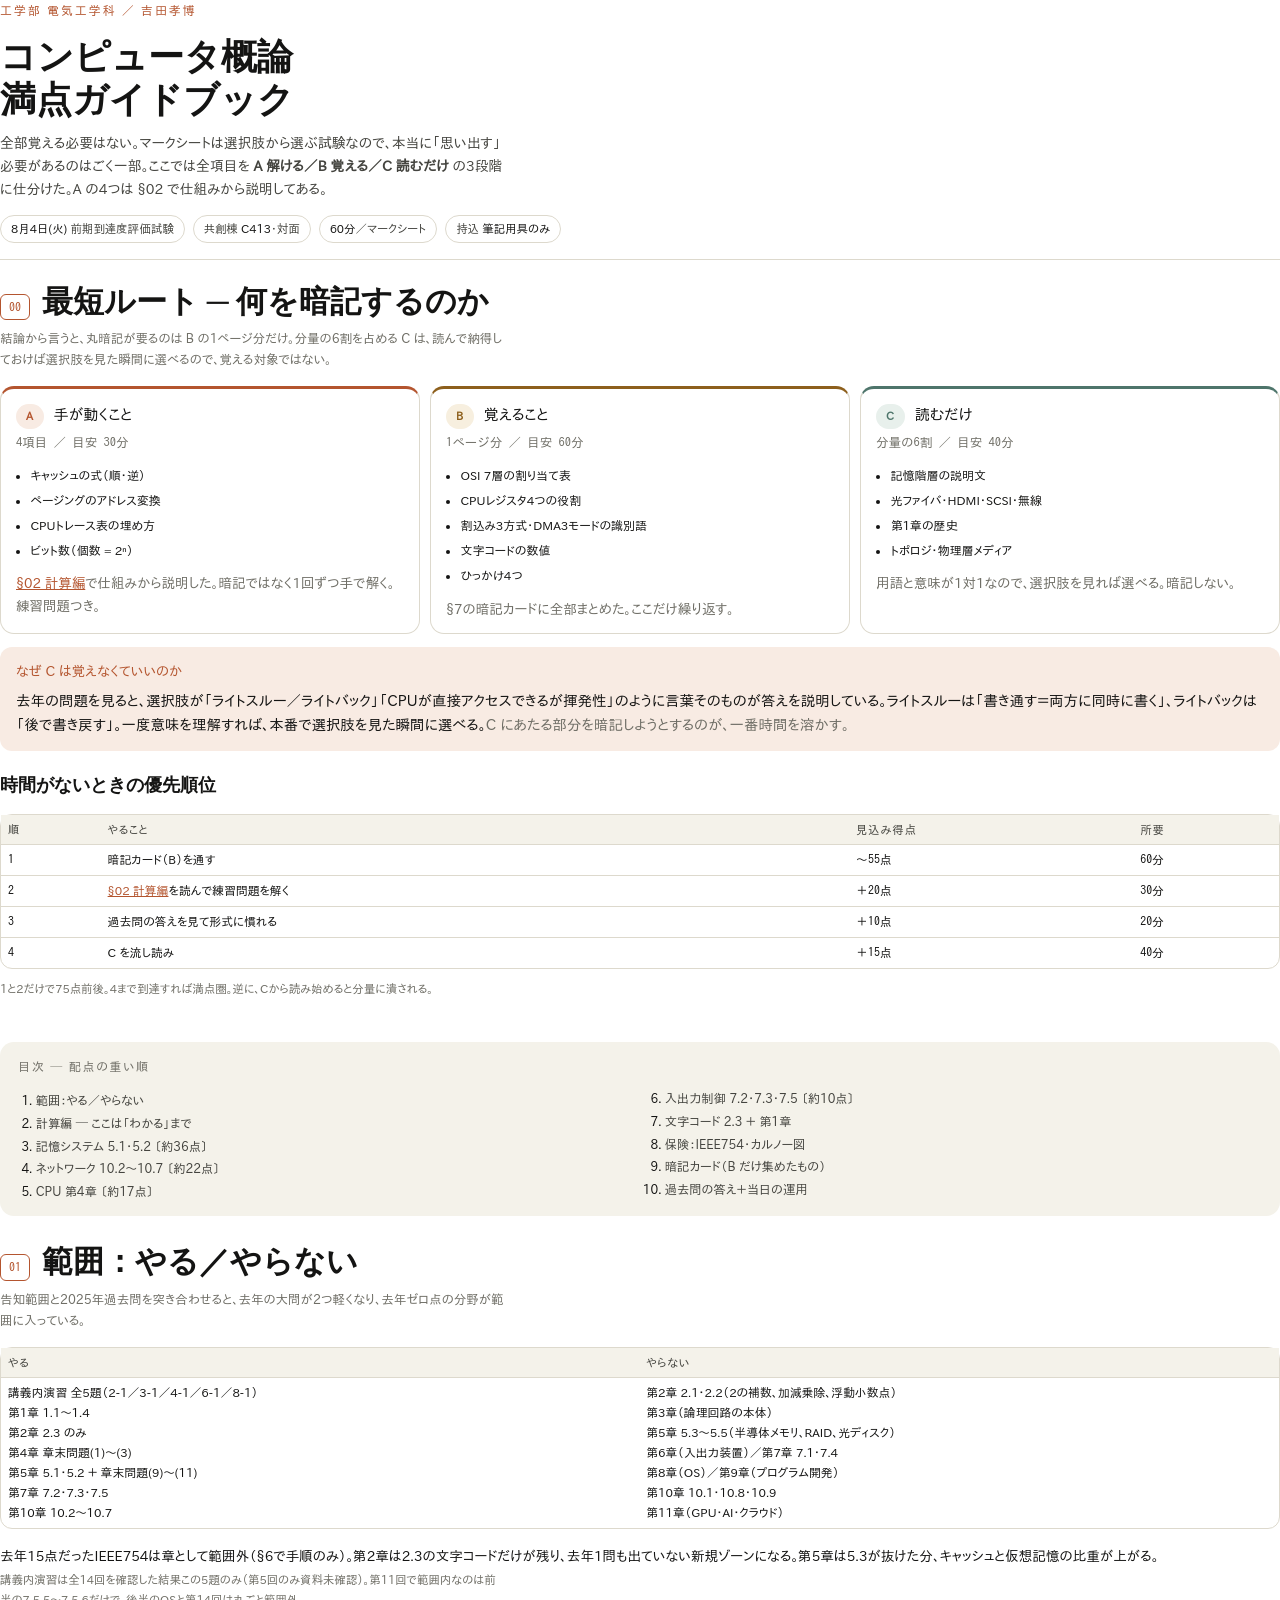
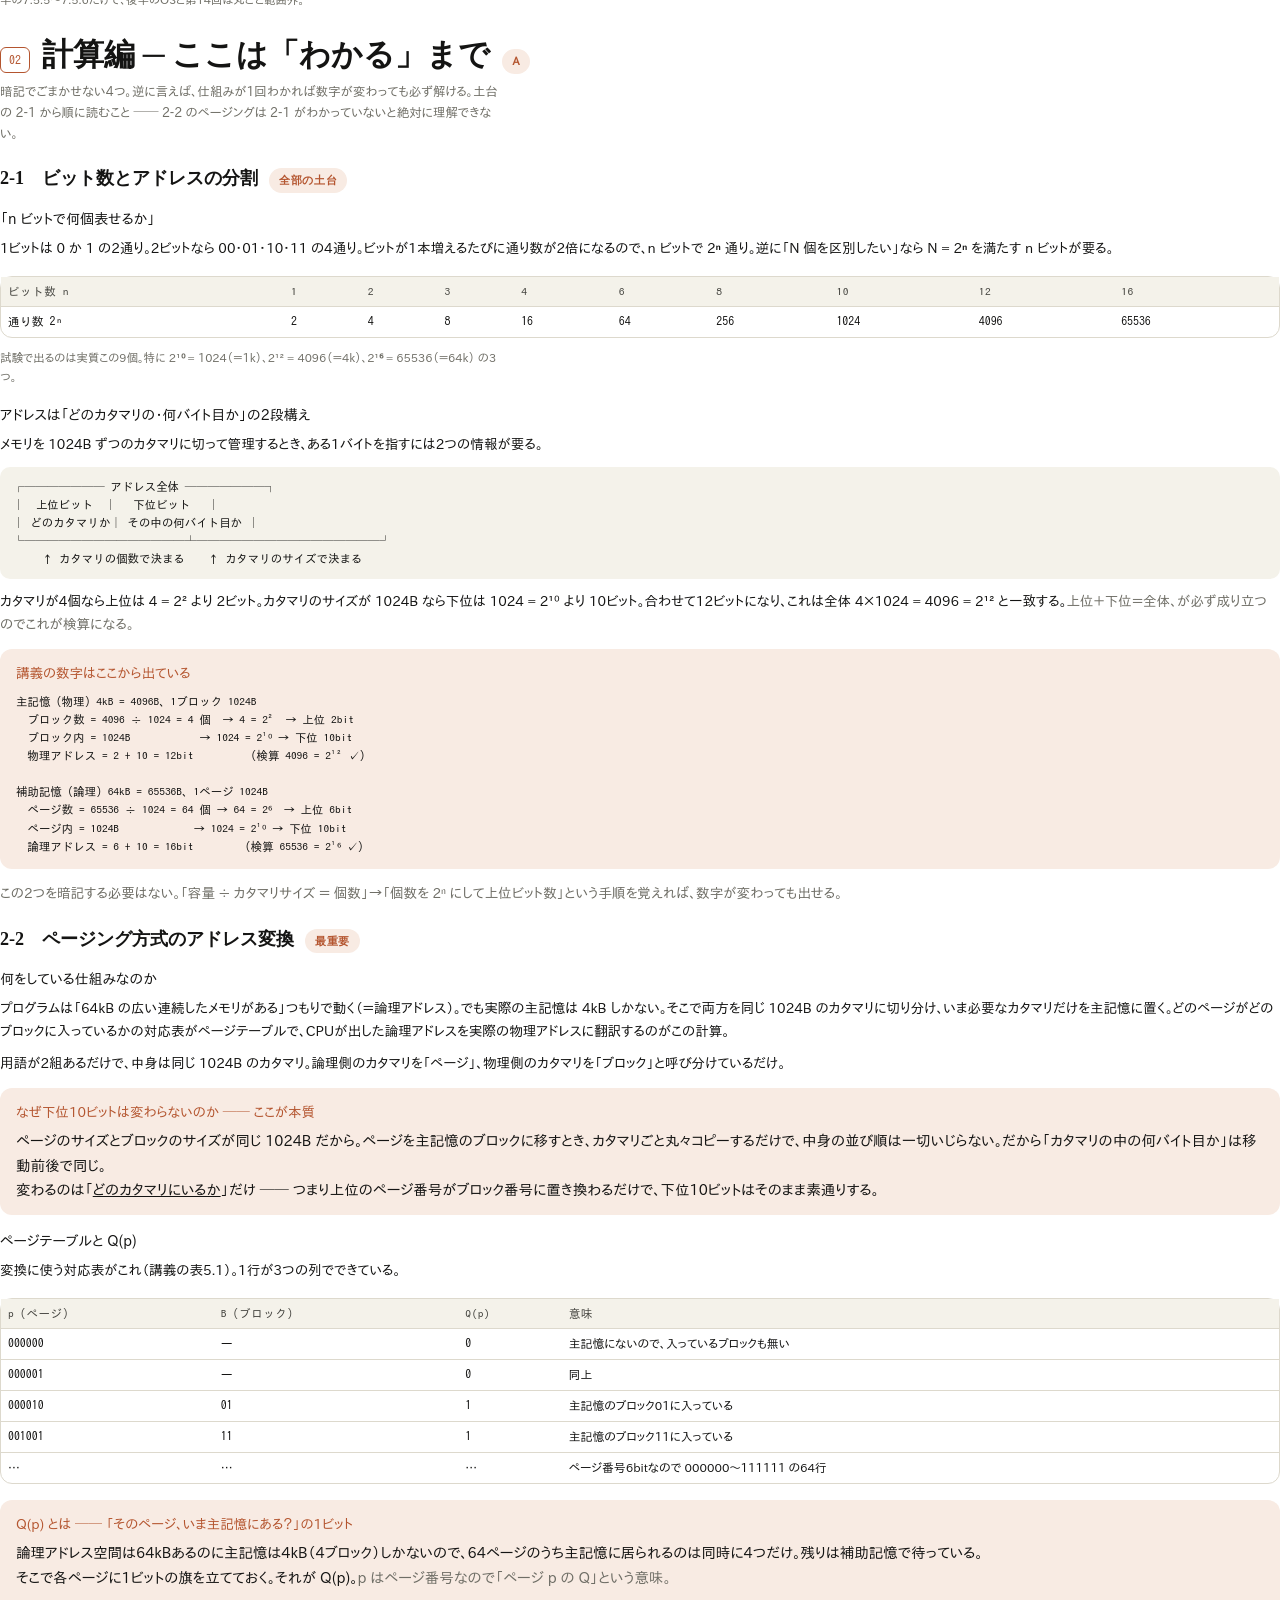
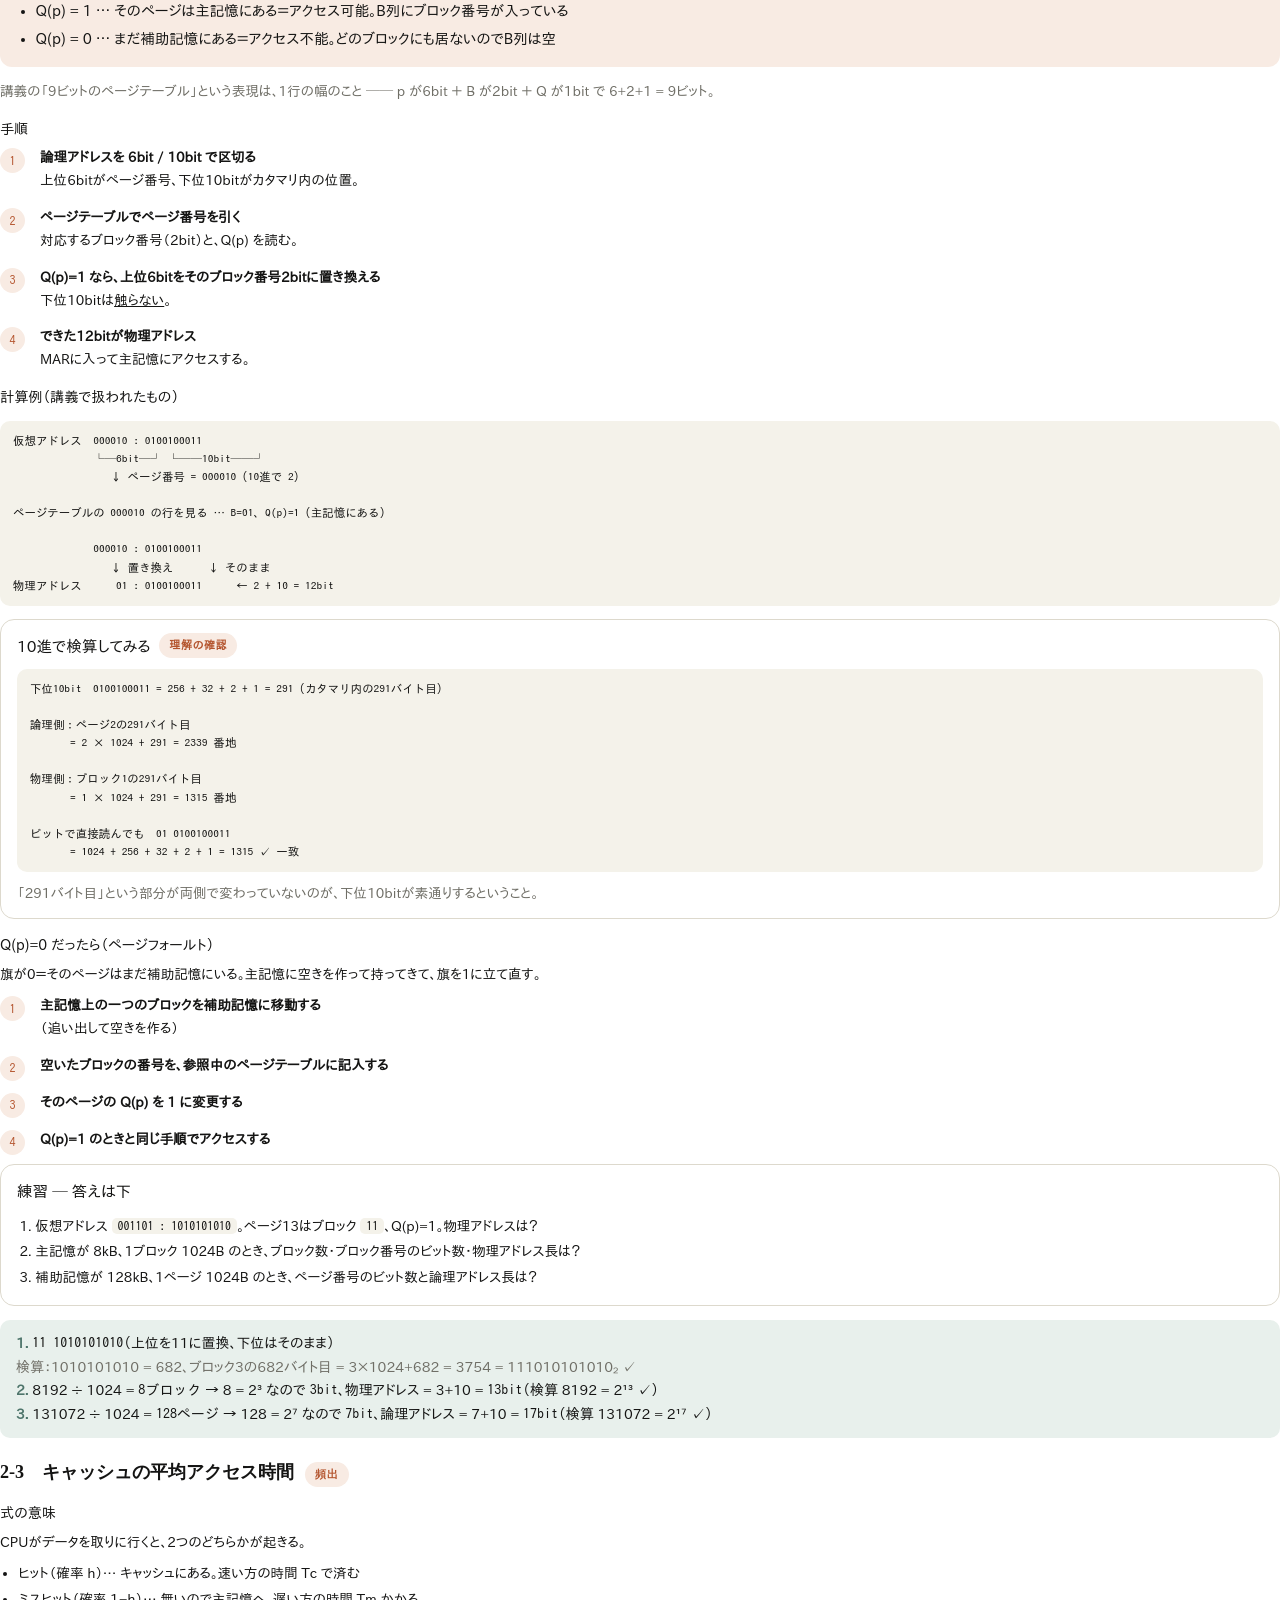
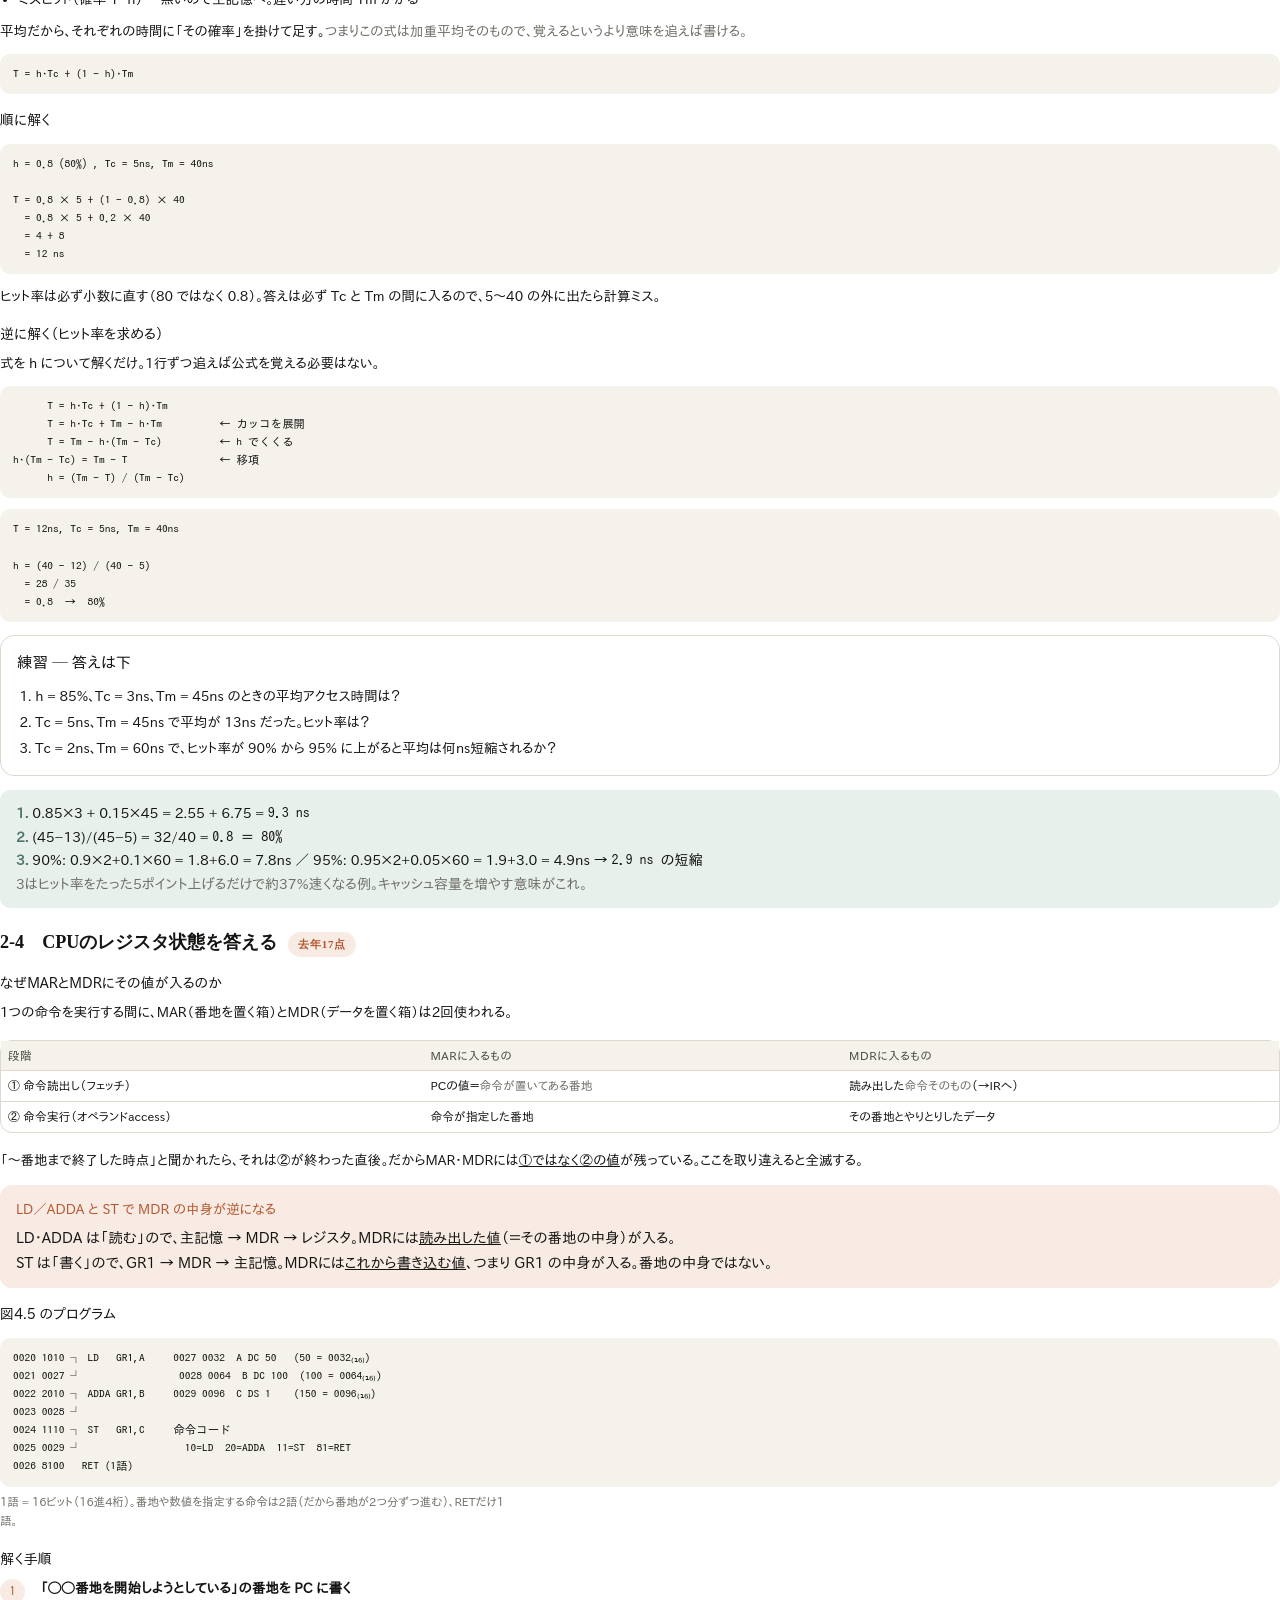
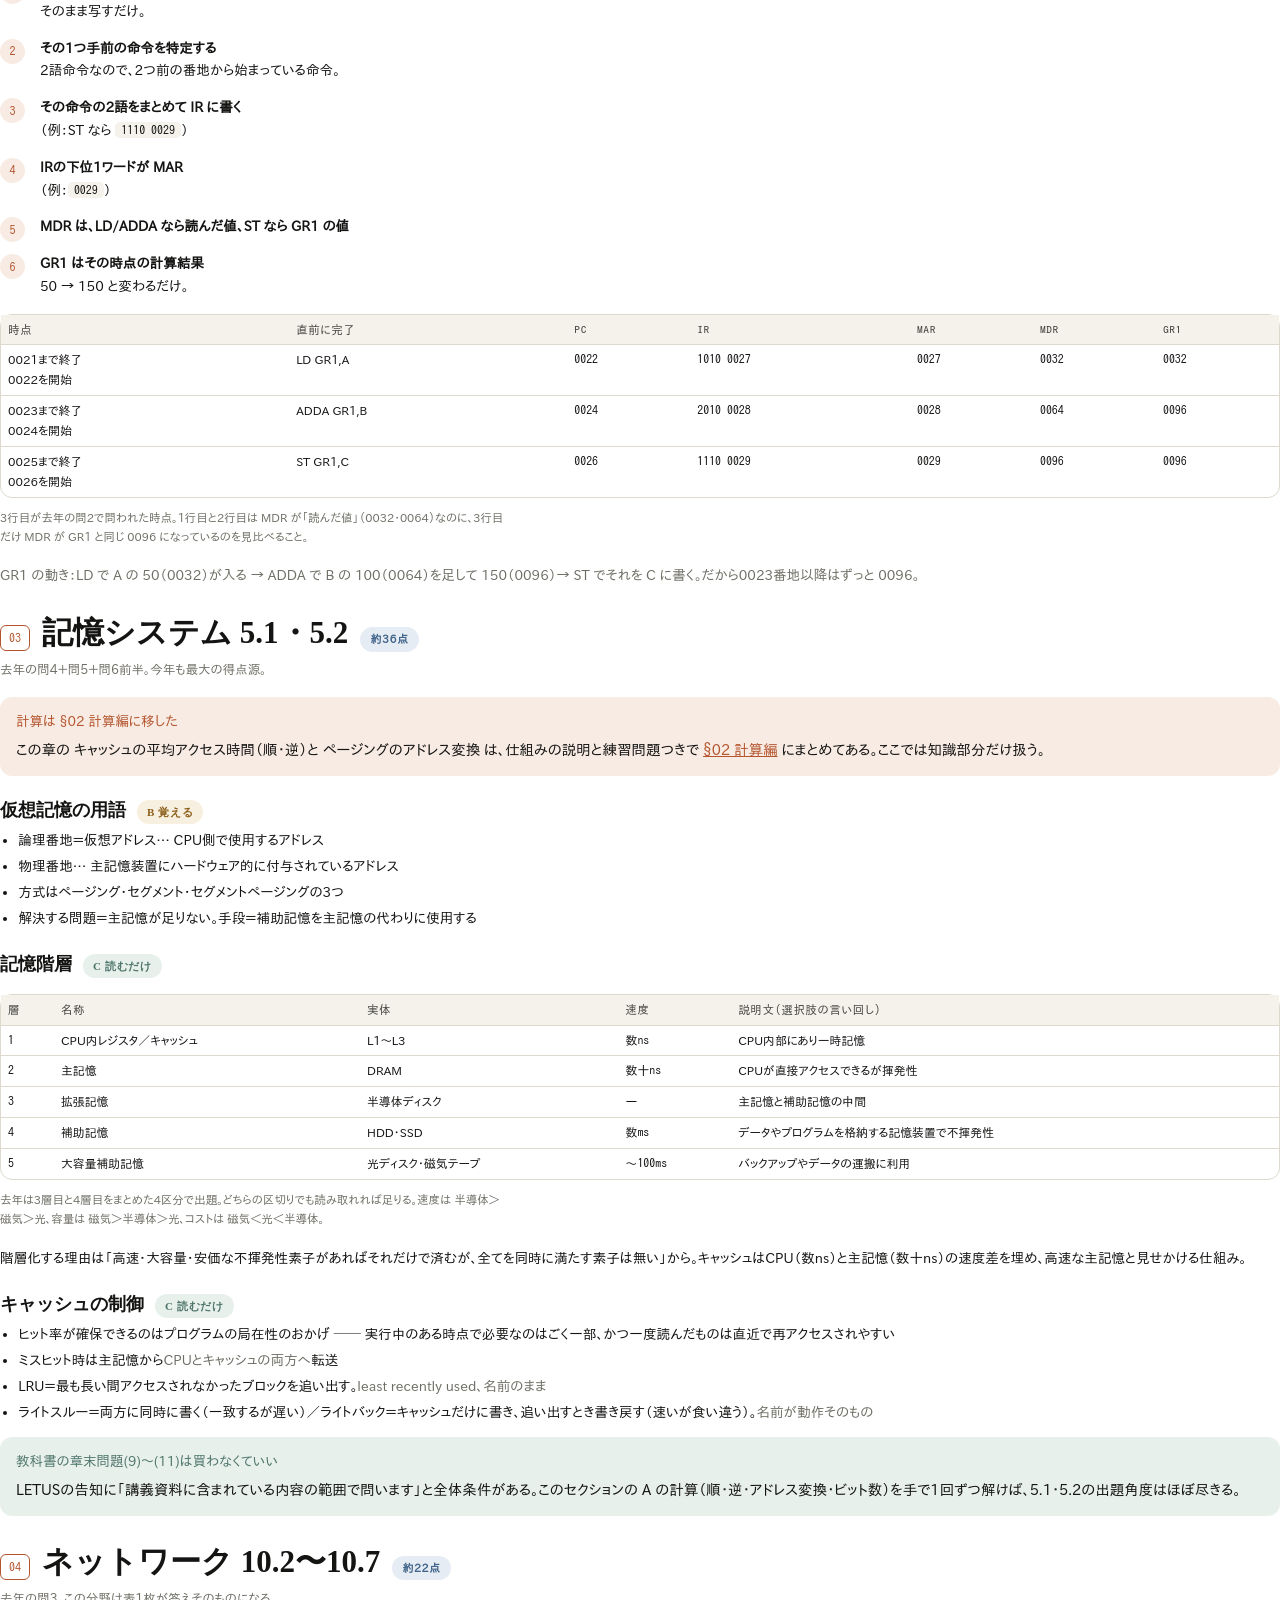
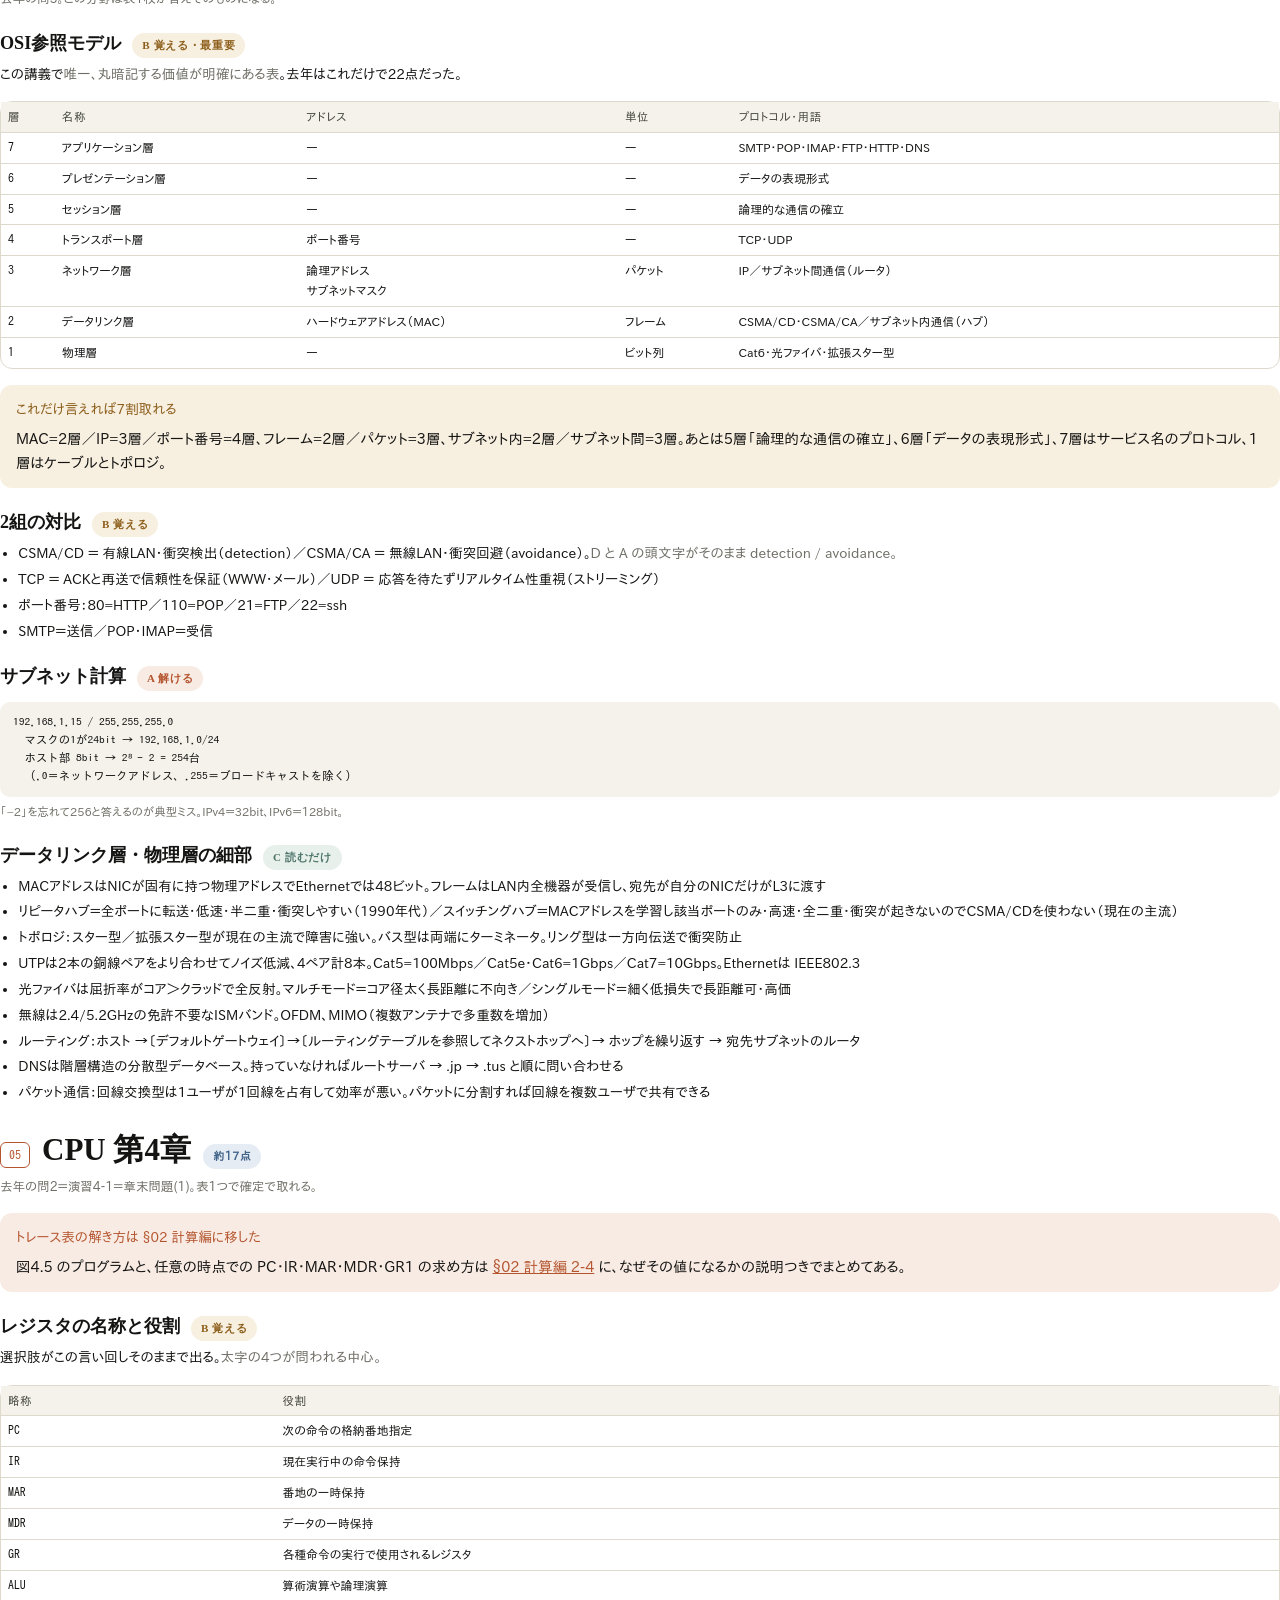
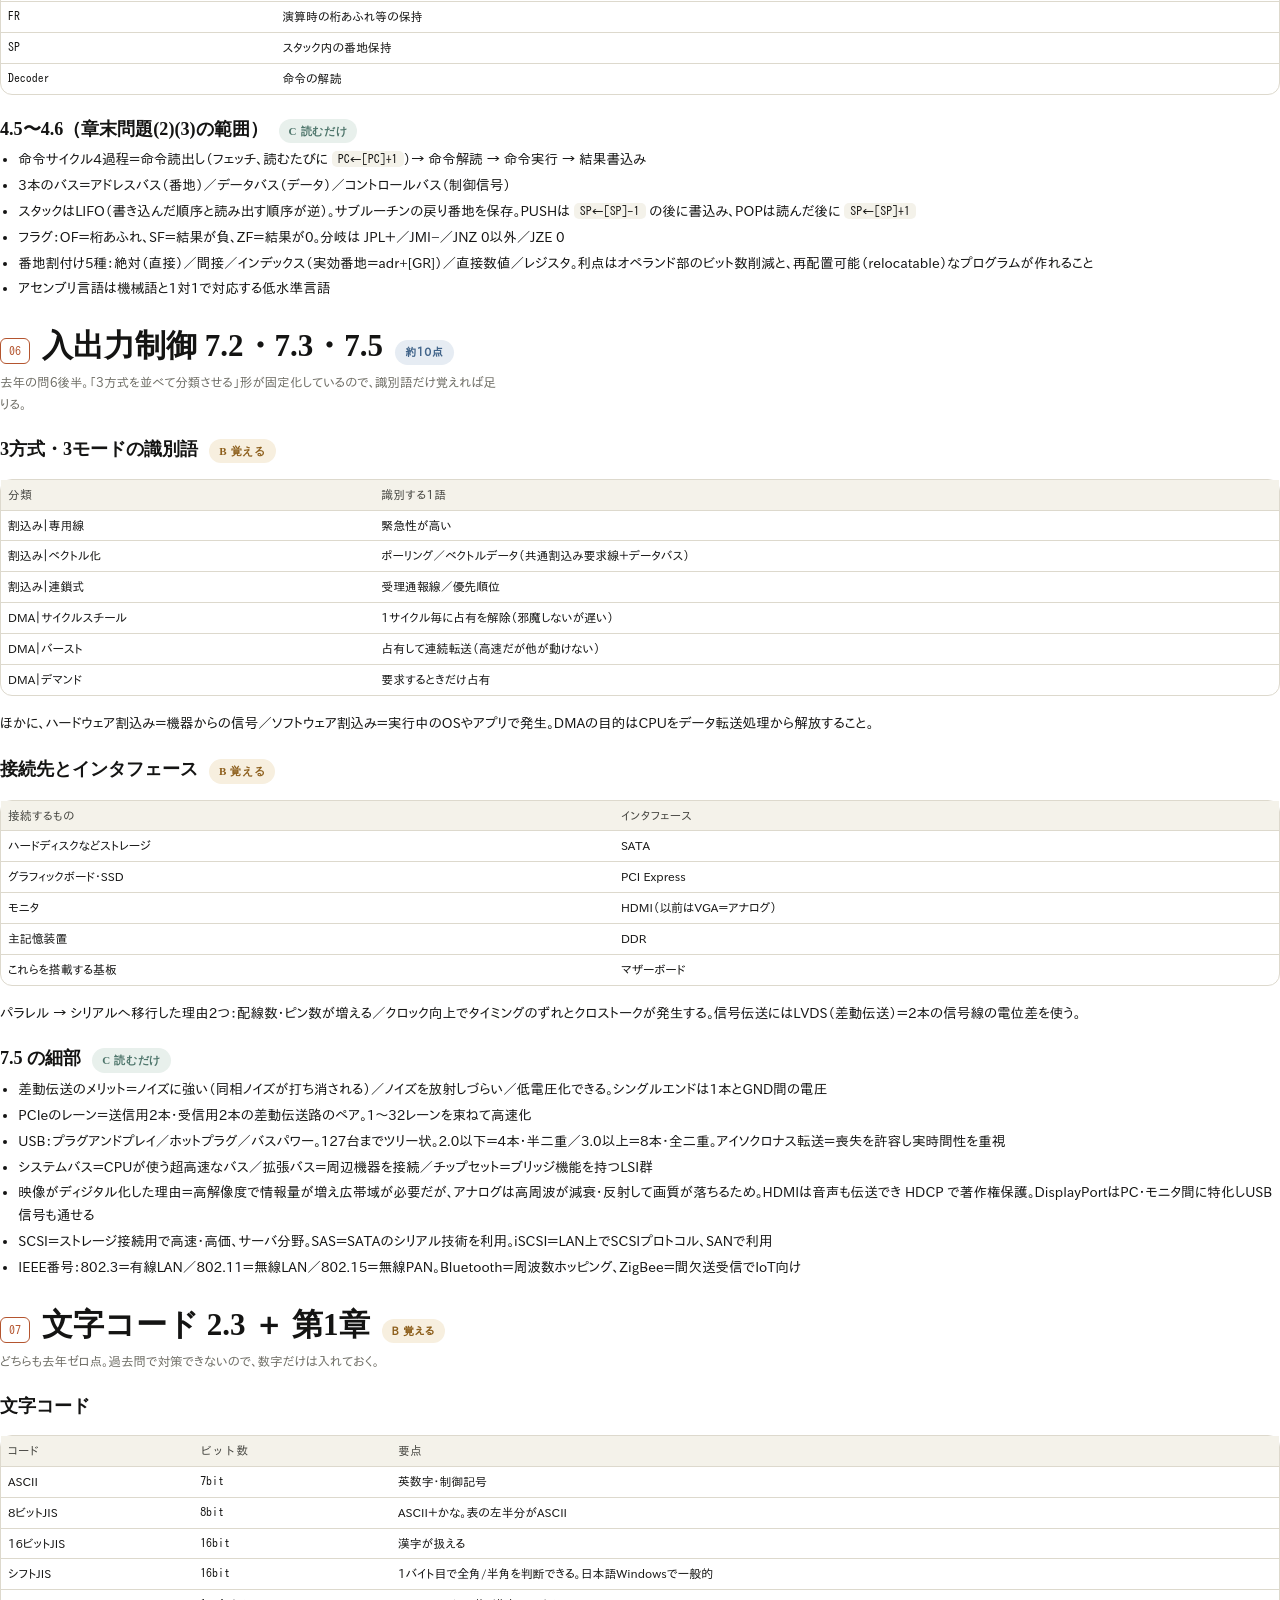
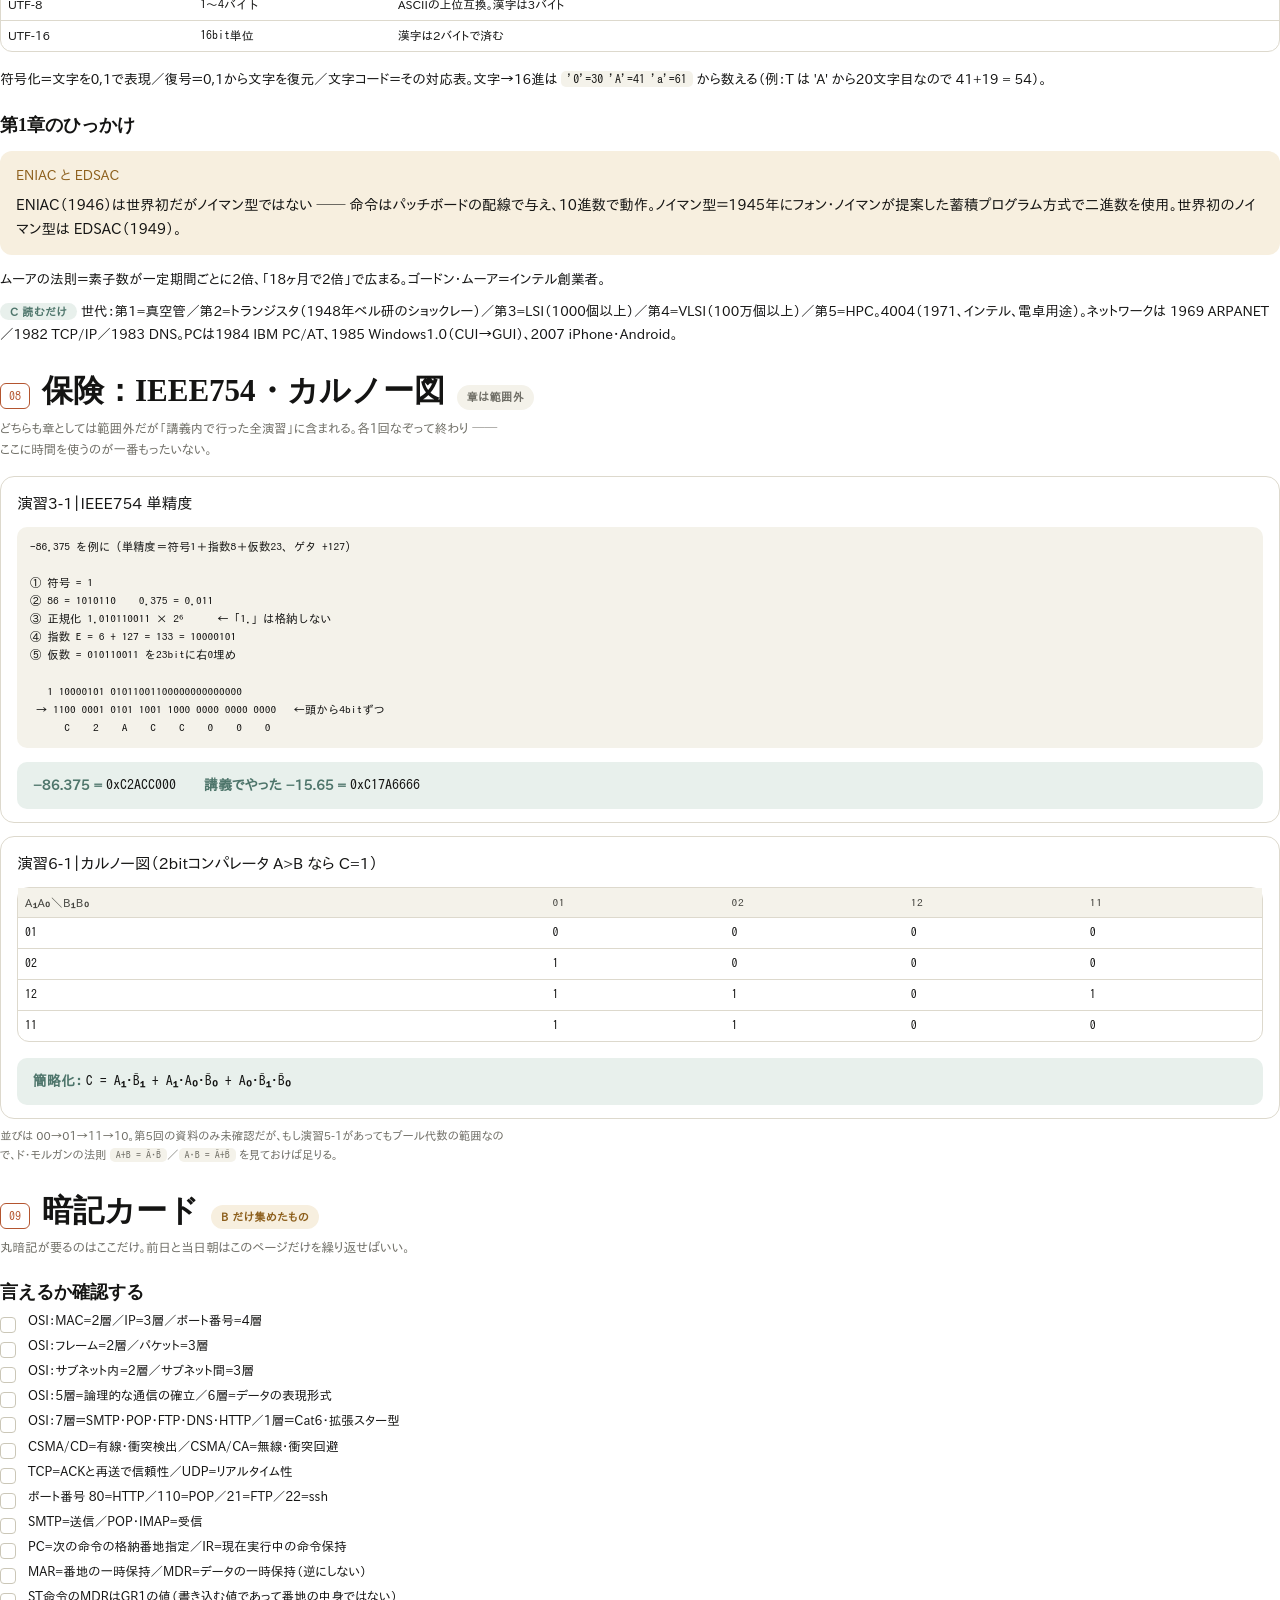
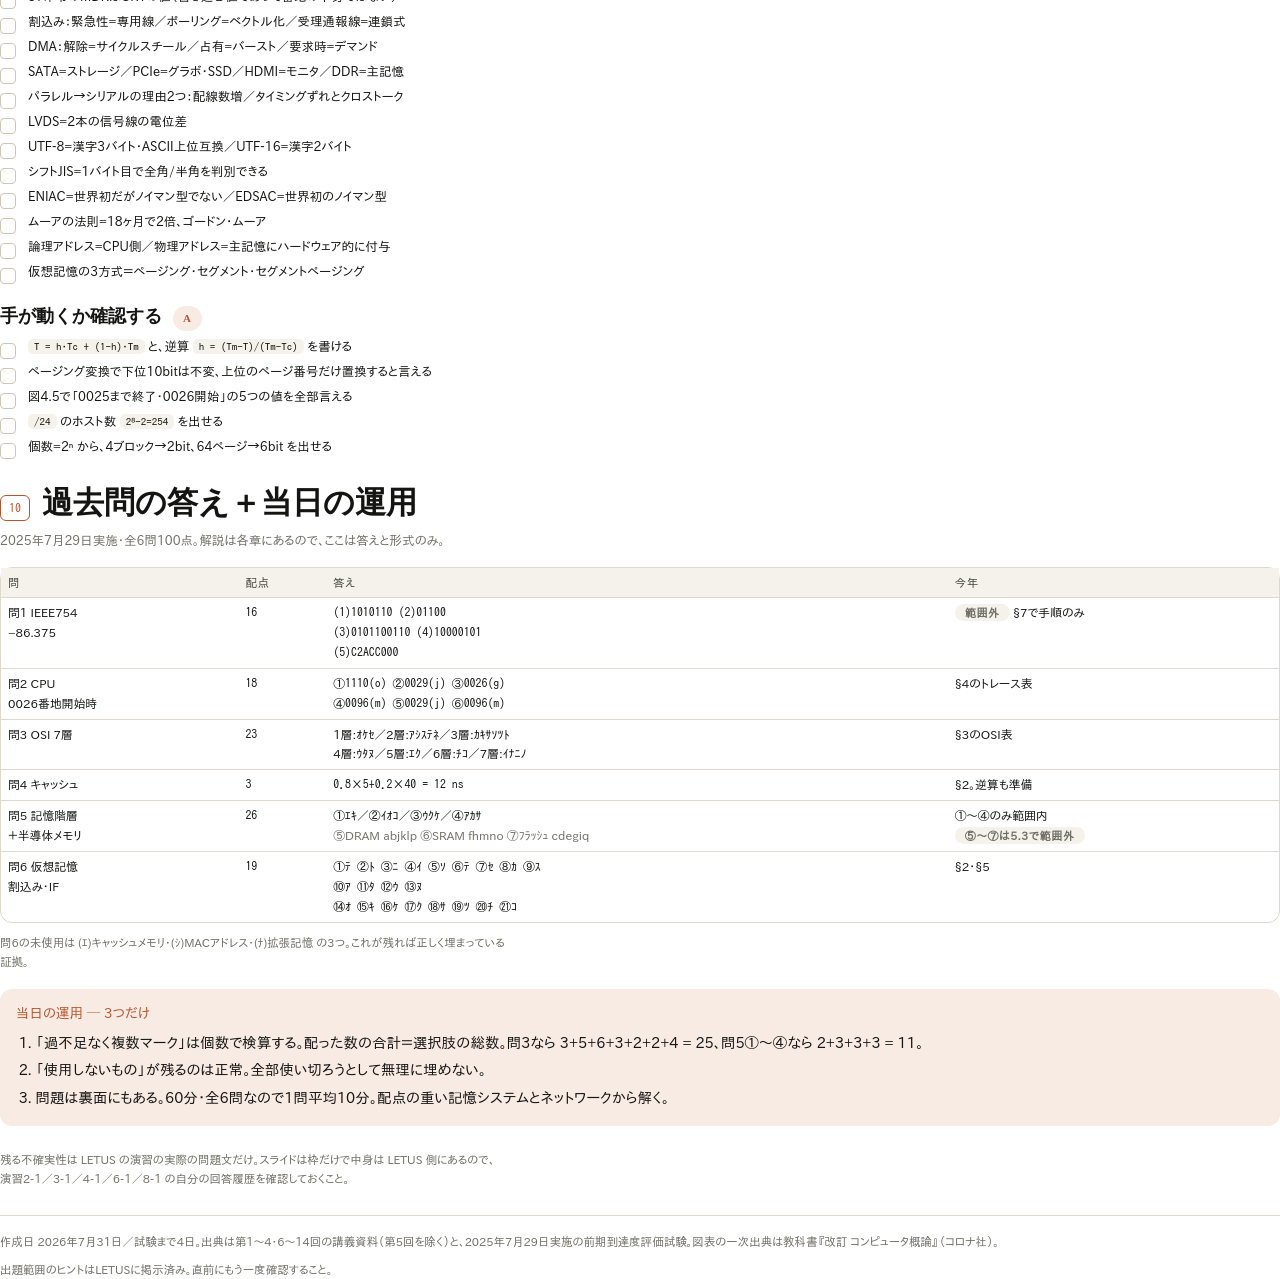
==== commit 8d44892c: "ページテーブルとQ(p)の説明を追加 Q(p)が定義なしで使われていた。講義の表5.1にもとづき、 ページテーブルが p(6bit)+B(2bit)+Q(1bit)=9bit の3列構成であること、 " ====
--- a/コンピュータ概論_満点ガイドブック_印刷用.html
+++ b/コンピュータ概論_満点ガイドブック_印刷用.html
@@ -360,6 +360,32 @@
     変わるのは「<u>どのカタマリにいるか</u>」だけ ── つまり<strong>上位のページ番号がブロック番号に置き換わるだけで、下位10ビットはそのまま素通り</strong>する。</p>
   </div>
 
+  <h4>ページテーブルと Q(p)</h4>
+  <p>変換に使う対応表がこれ（講義の表5.1）。<strong>1行が3つの列</strong>でできている。</p>
+  <div class="scroll">
+  <table>
+    <thead><tr><th class="num">p（ページ）</th><th class="num">B（ブロック）</th><th class="num">Q(p)</th><th>意味</th></tr></thead>
+    <tbody>
+      <tr><td class="num">000000</td><td class="num">―</td><td class="num">0</td><td>主記憶に<strong>ない</strong>ので、入っているブロックも無い</td></tr>
+      <tr><td class="num">000001</td><td class="num">―</td><td class="num">0</td><td>同上</td></tr>
+      <tr><td class="num"><strong>000010</strong></td><td class="num"><strong>01</strong></td><td class="num"><strong>1</strong></td><td><strong>主記憶のブロック01に入っている</strong></td></tr>
+      <tr><td class="num">001001</td><td class="num">11</td><td class="num">1</td><td>主記憶のブロック11に入っている</td></tr>
+      <tr><td class="num">…</td><td class="num">…</td><td class="num">…</td><td>ページ番号6bitなので 000000〜111111 の64行</td></tr>
+    </tbody>
+  </table>
+  </div>
+
+  <div class="call cA">
+    <p class="call-h">Q(p) とは ── 「そのページ、いま主記憶にある？」の1ビット</p>
+    <p>論理アドレス空間は64kBあるのに主記憶は4kB（4ブロック）しかないので、<strong>64ページのうち主記憶に居られるのは同時に4つだけ</strong>。残りは補助記憶で待っている。<br>
+    そこで各ページに1ビットの旗を立てておく。それが Q(p)。<em>p はページ番号なので「ページ p の Q」という意味。</em></p>
+    <ul style="margin-bottom:0">
+      <li><strong>Q(p) = 1</strong> … そのページは<strong>主記憶にある＝アクセス可能</strong>。B列にブロック番号が入っている</li>
+      <li><strong>Q(p) = 0</strong> … まだ<strong>補助記憶にある＝アクセス不能</strong>。どのブロックにも居ないので<strong>B列は空</strong></li>
+    </ul>
+  </div>
+  <p><em>講義の「9ビットのページテーブル」という表現は、1行の幅のこと ── p が6bit ＋ B が2bit ＋ Q が1bit で <strong>6+2+1 = 9ビット</strong>。</em></p>
+
   <h4>手順</h4>
   <ol class="steps">
     <li><b>論理アドレスを 6bit / 10bit で区切る</b>上位6bitがページ番号、下位10bitがカタマリ内の位置。</li>
@@ -373,7 +399,7 @@
               └─6bit─┘ └──10bit──┘
                  ↓ ページ番号 = 000010（10進で 2）
 
-ページテーブル … ページ2 → ブロック 01、Q(p)=1（主記憶にある）
+ページテーブルの 000010 の行を見る … B=01、Q(p)=1（主記憶にある）
 
               000010 : 0100100011
                  ↓ 置き換え      ↓ そのまま
@@ -395,7 +421,7 @@
   </div>
 
   <h4>Q(p)=0 だったら（ページフォールト）</h4>
-  <p>そのページはまだ主記憶になく補助記憶にいる。空きを作って持ってくる。</p>
+  <p>旗が0＝そのページはまだ補助記憶にいる。主記憶に空きを作って持ってきて、<strong>旗を1に立て直す</strong>。</p>
   <ol class="steps">
     <li><b>主記憶上の一つのブロックを補助記憶に移動する</b>（追い出して空きを作る）</li>
     <li><b>空いたブロックの番号を、参照中のページテーブルに記入する</b></li>
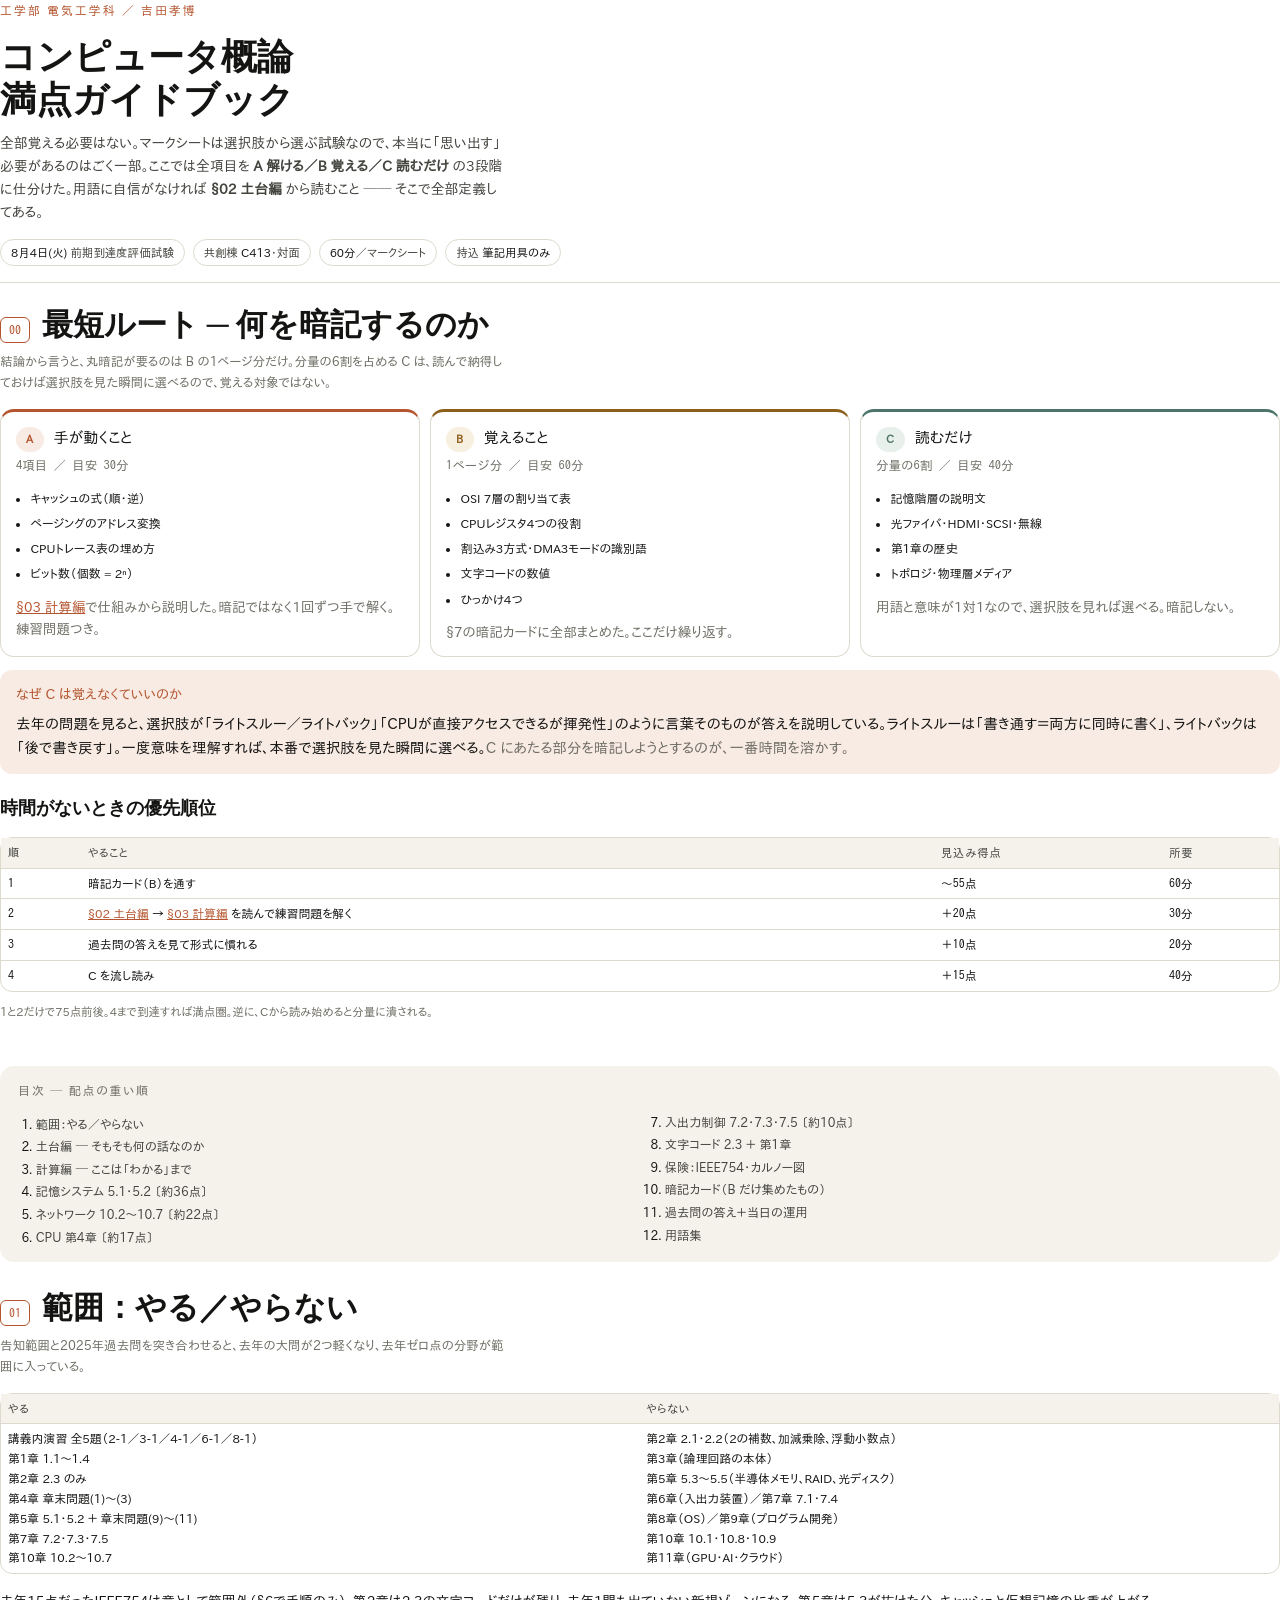
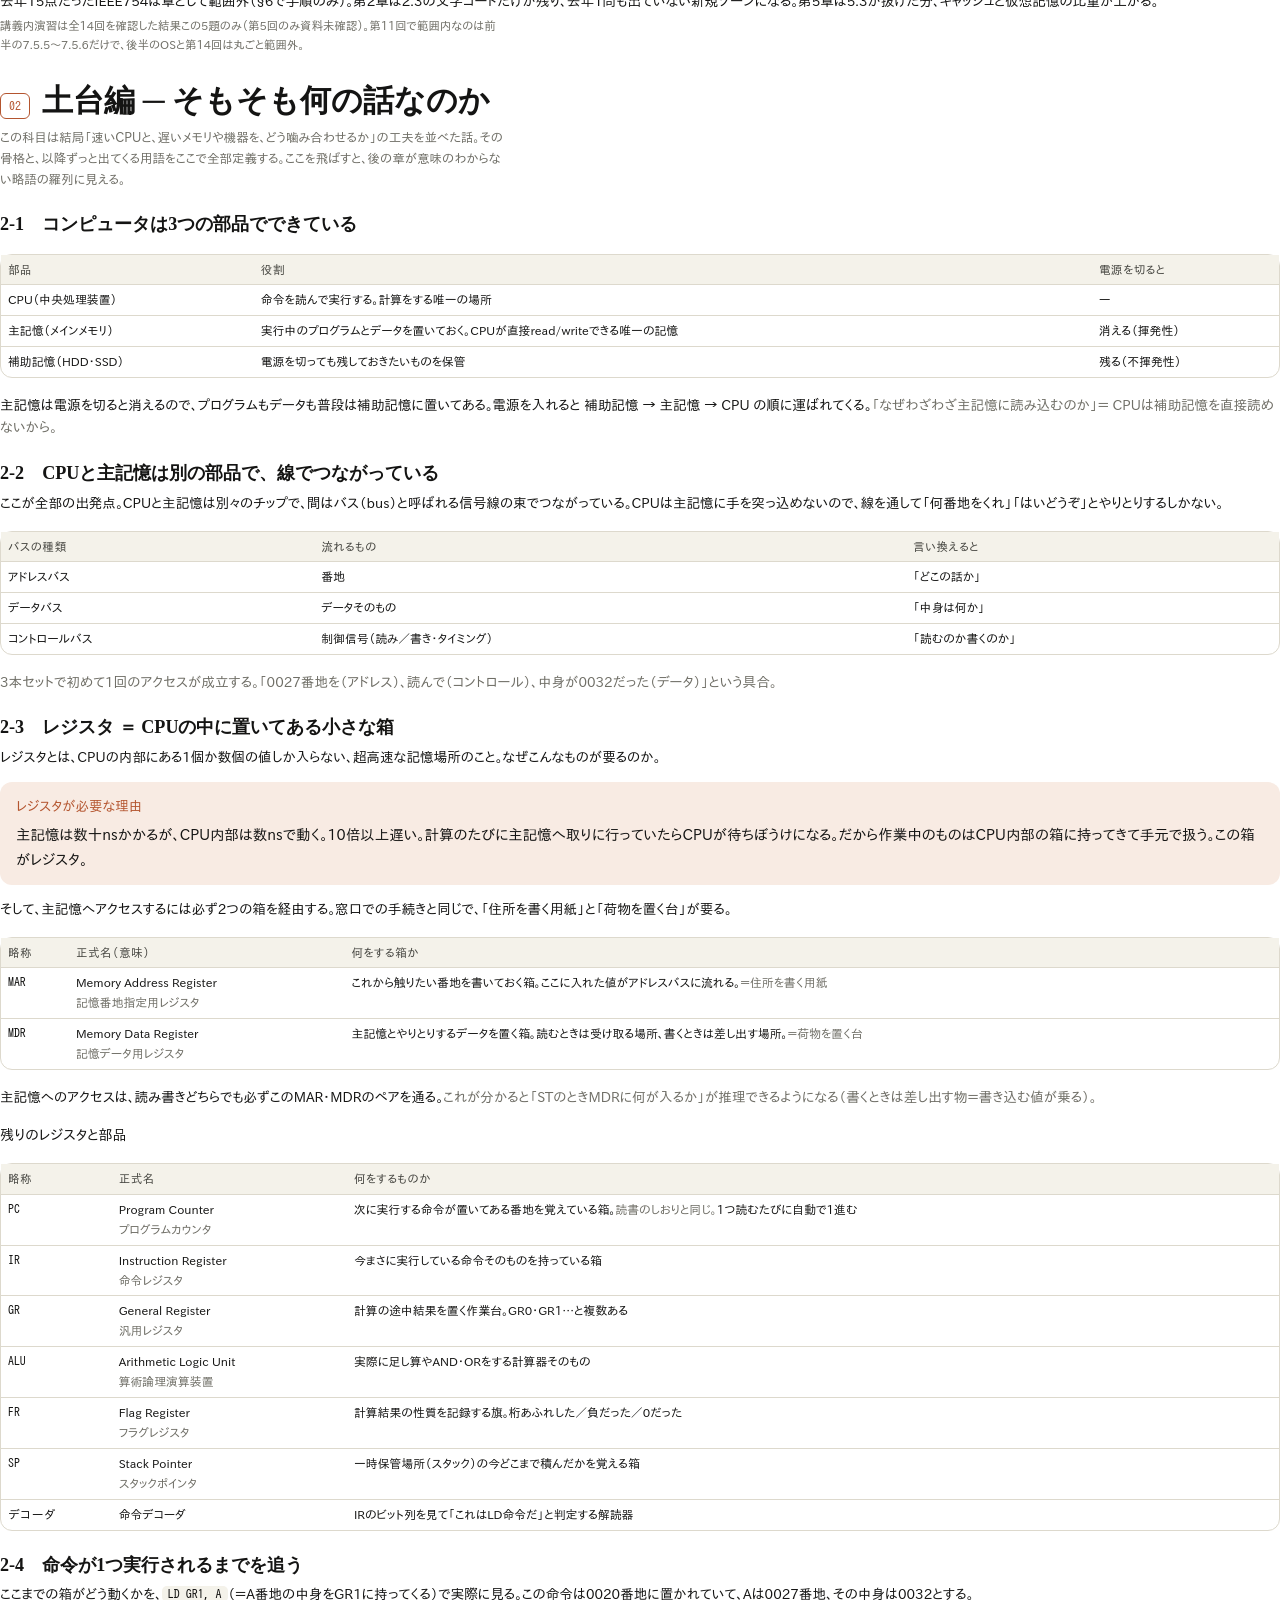
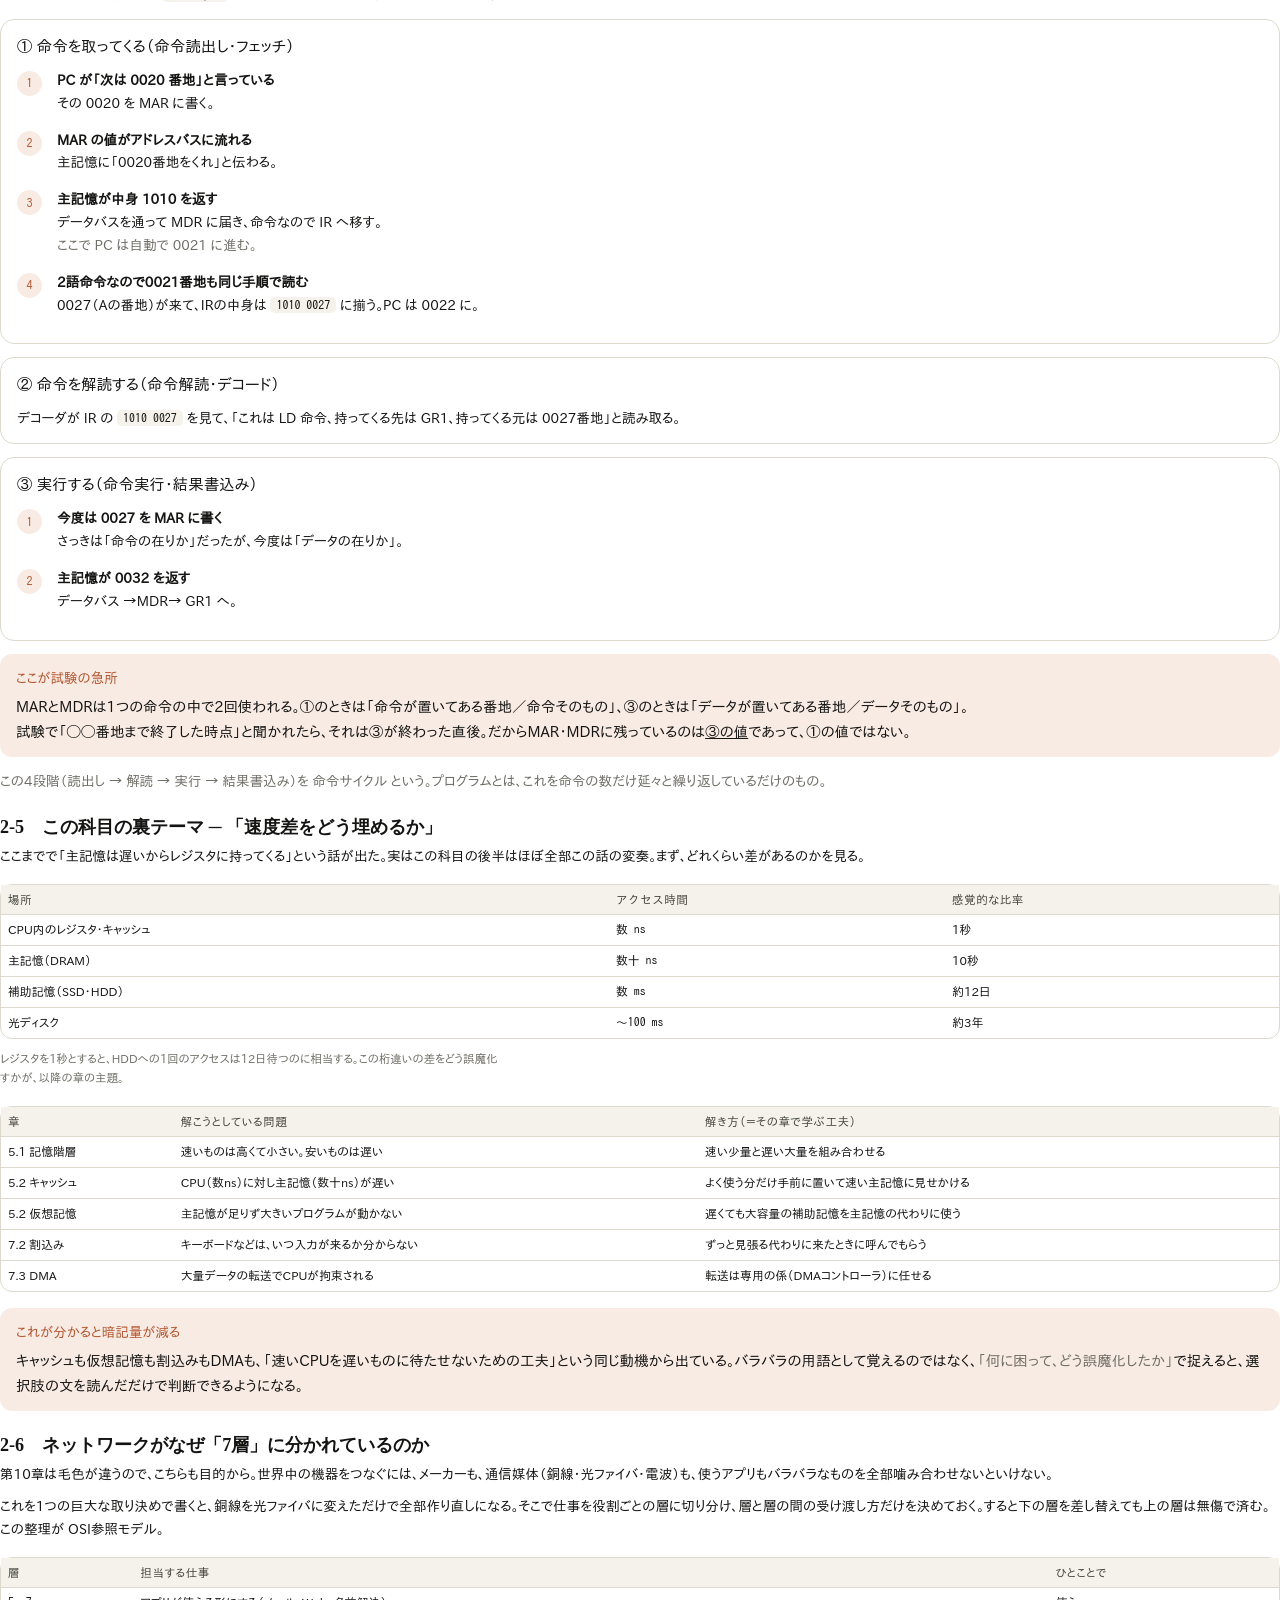
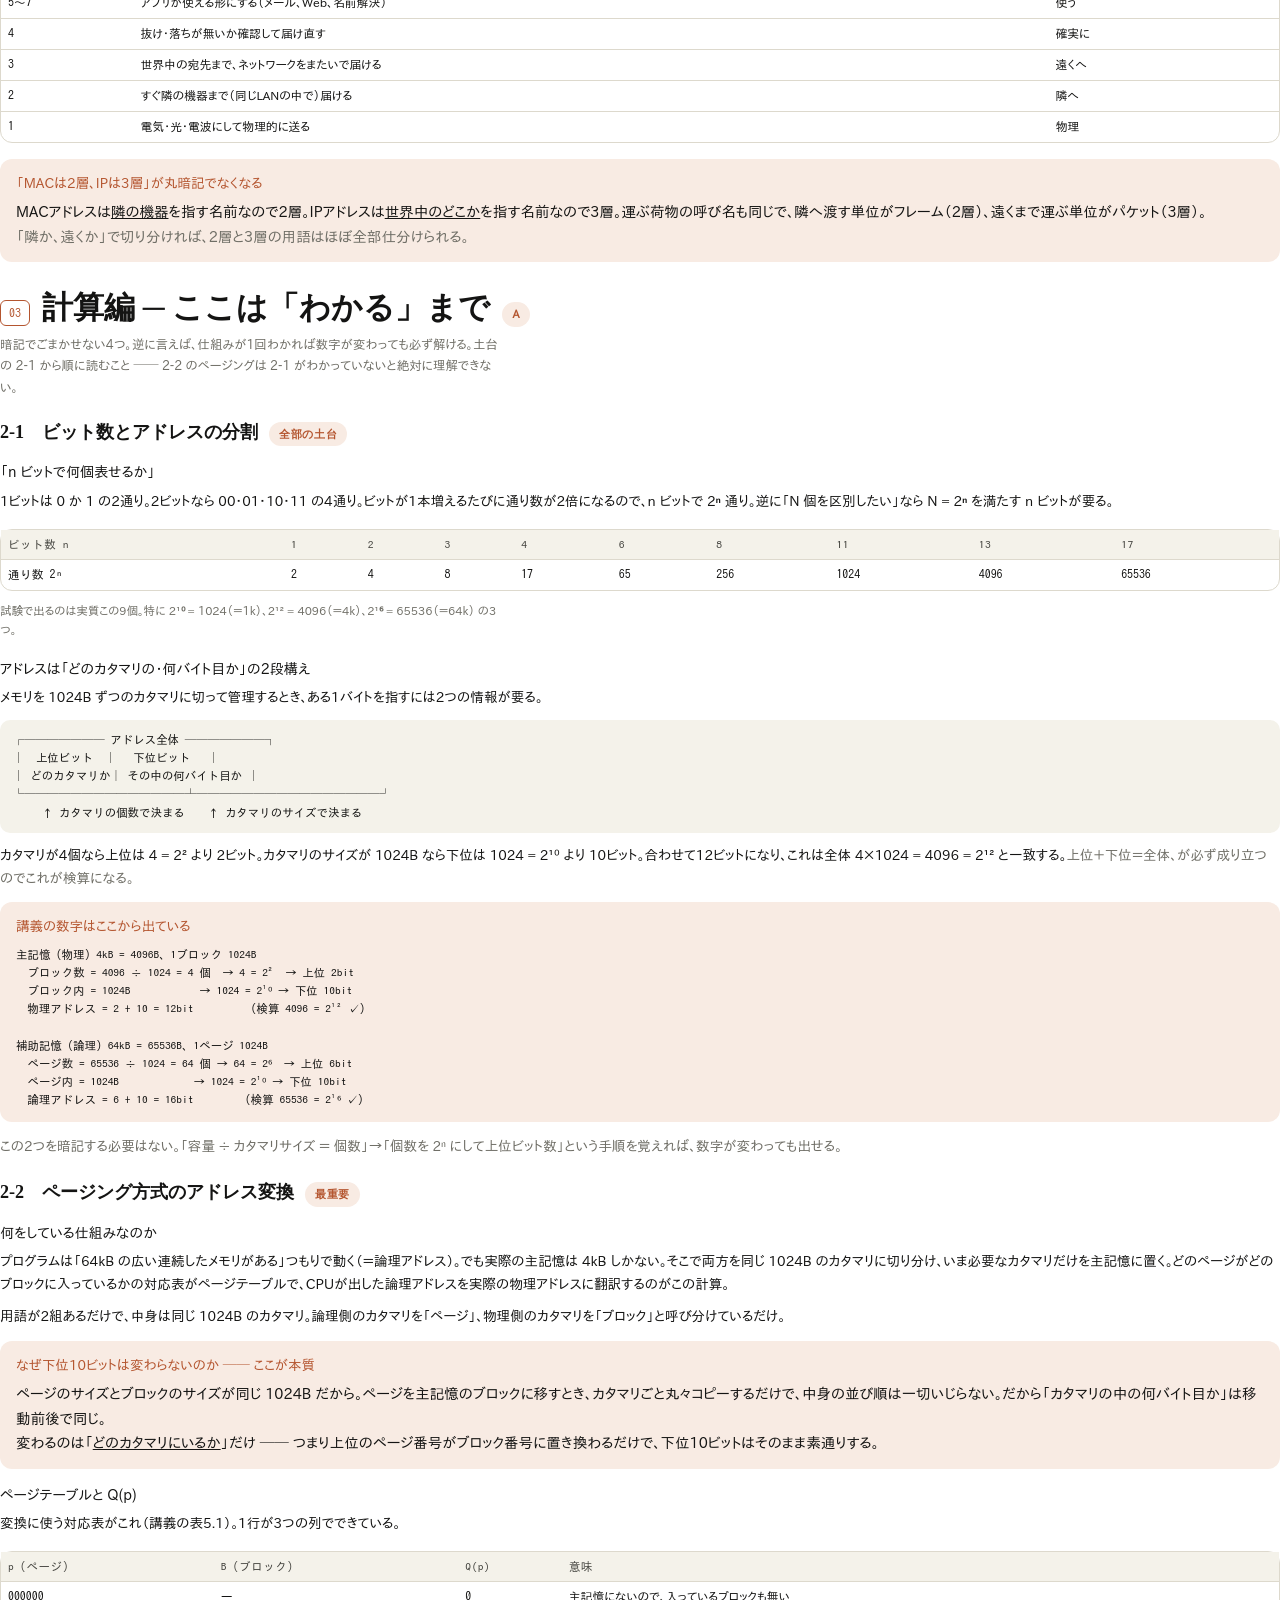
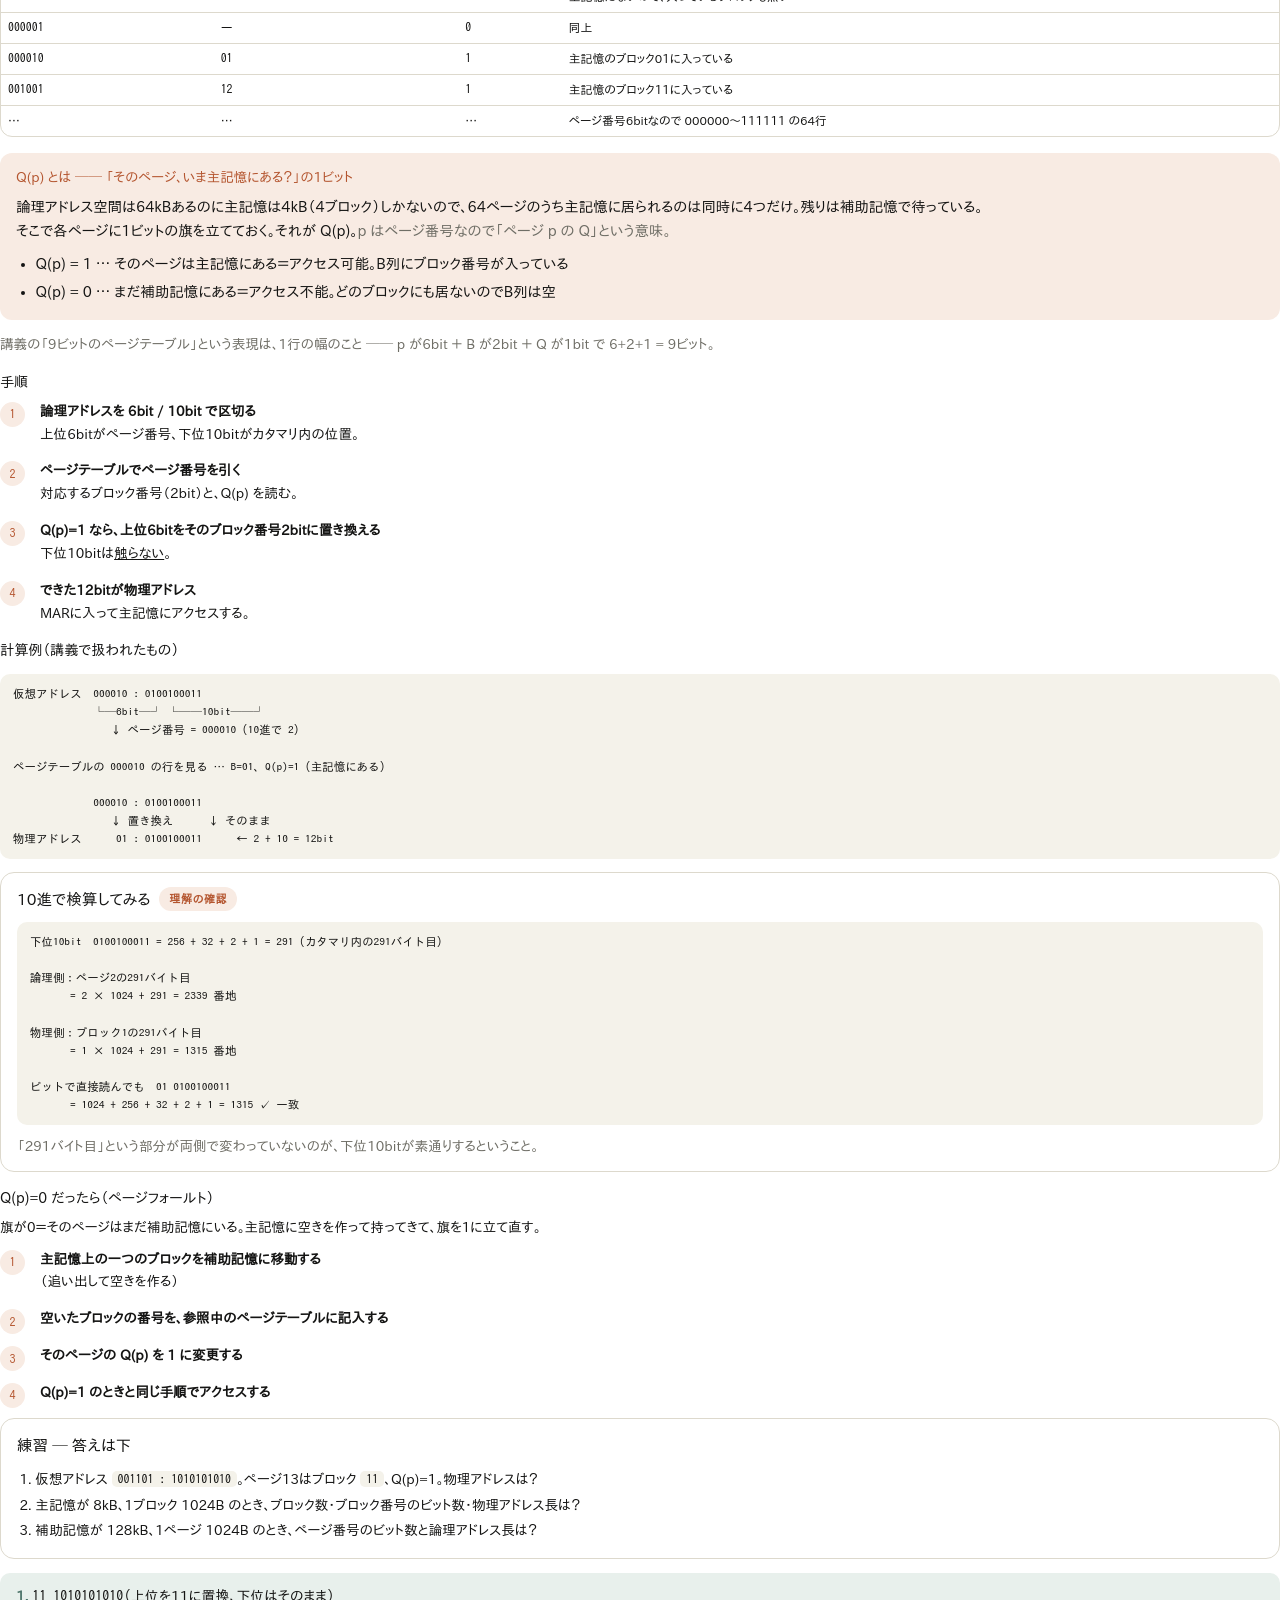
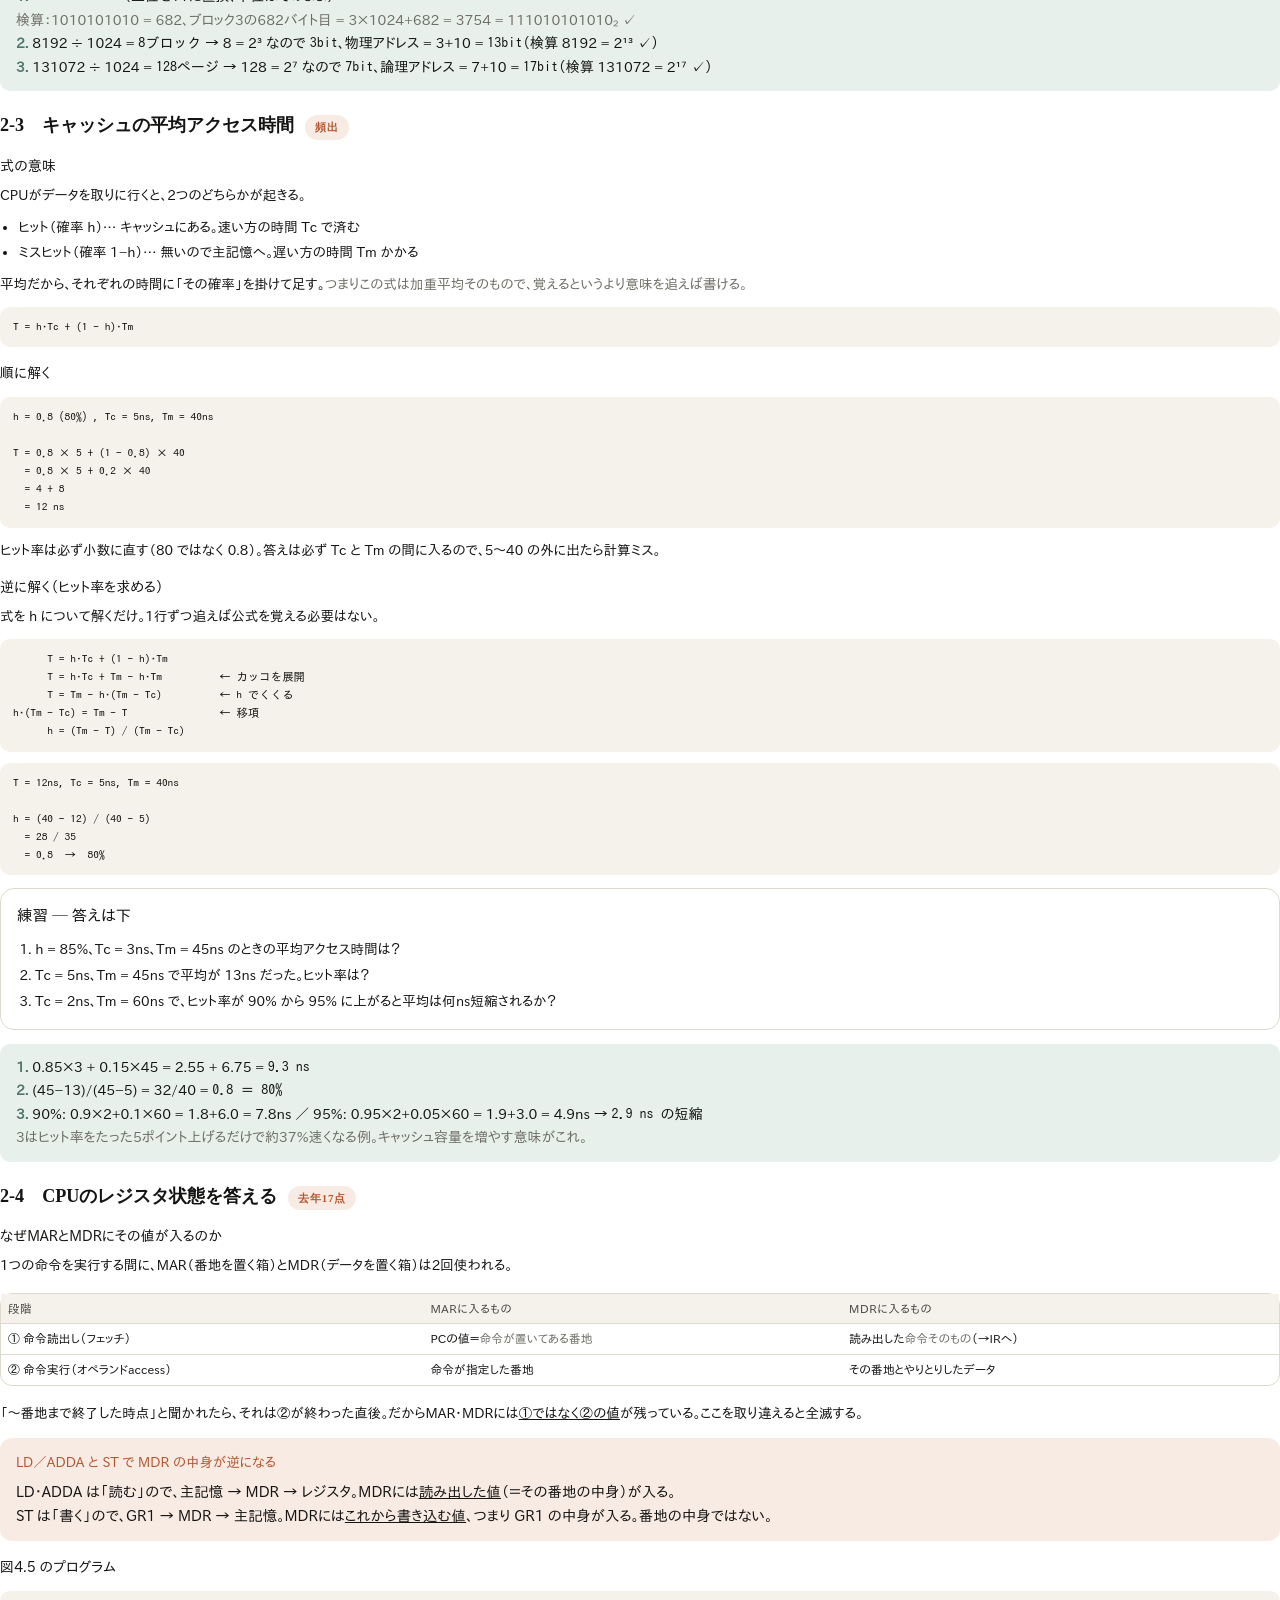
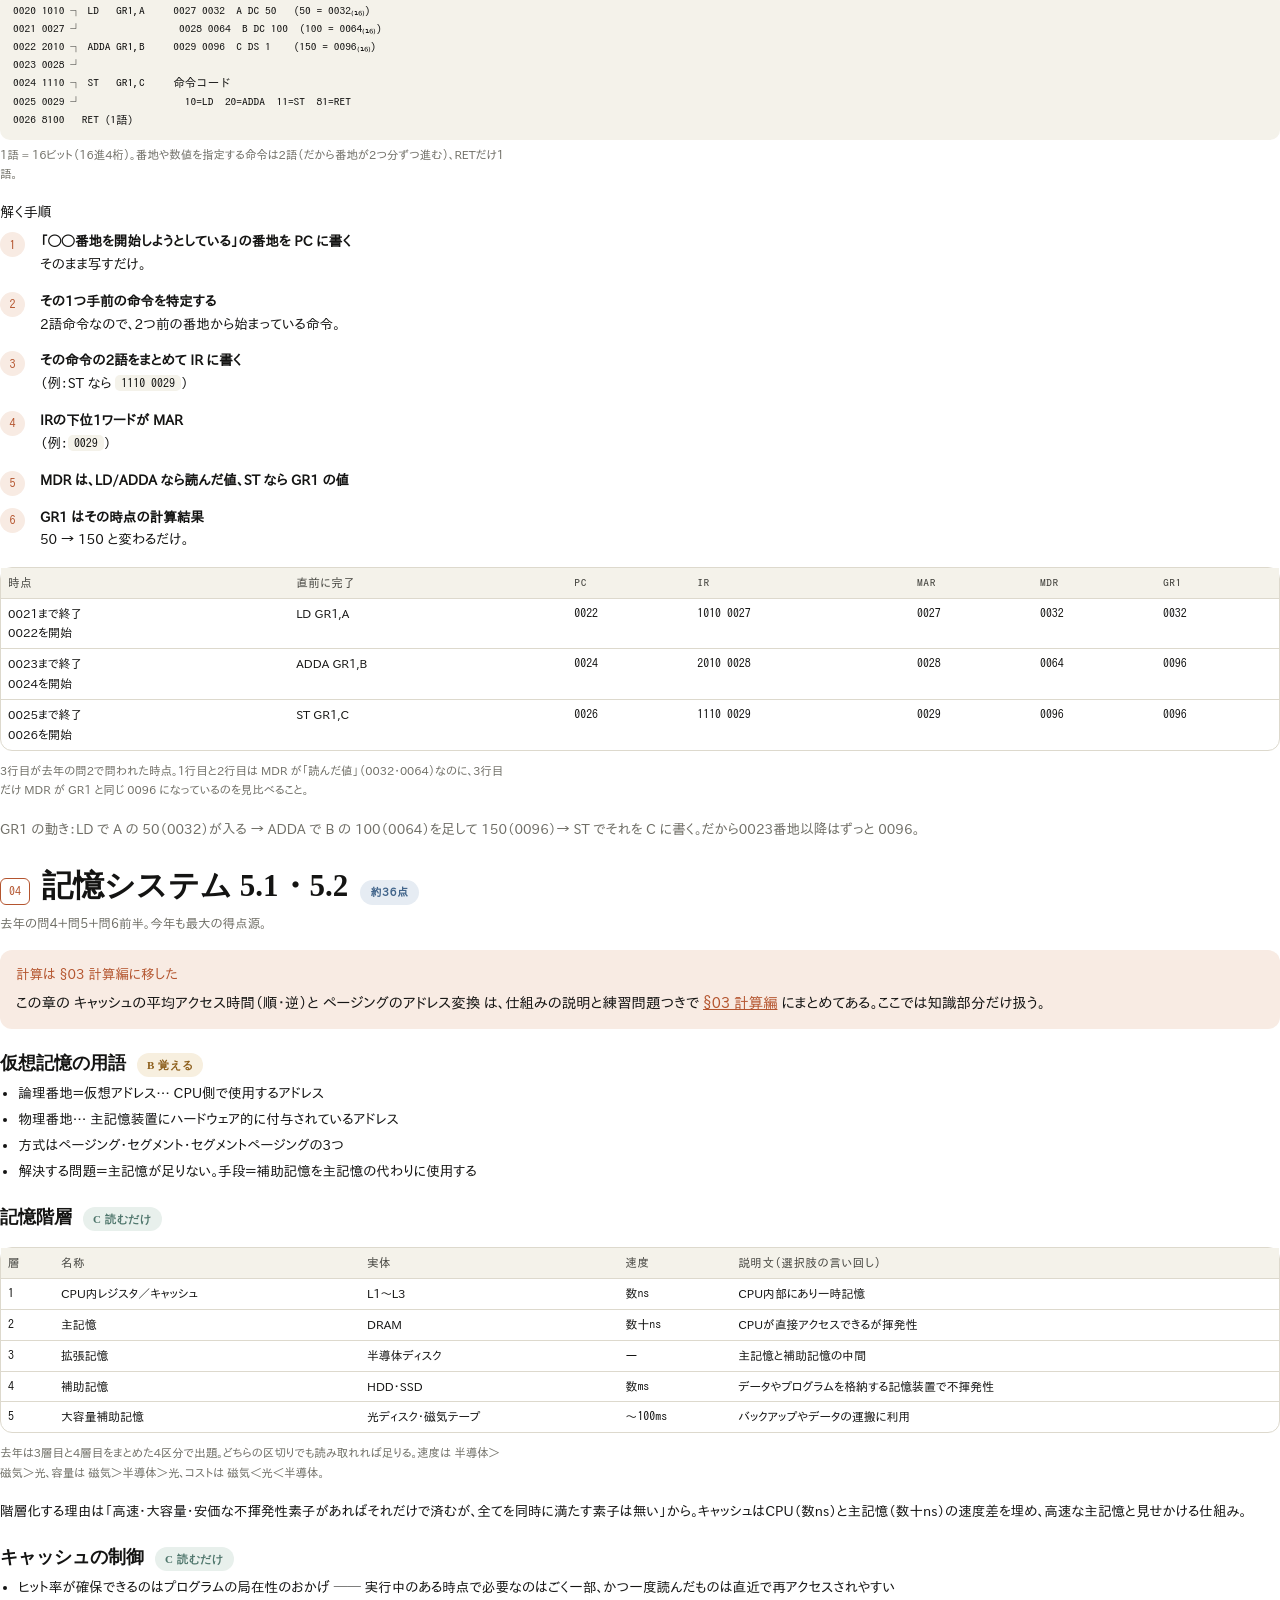
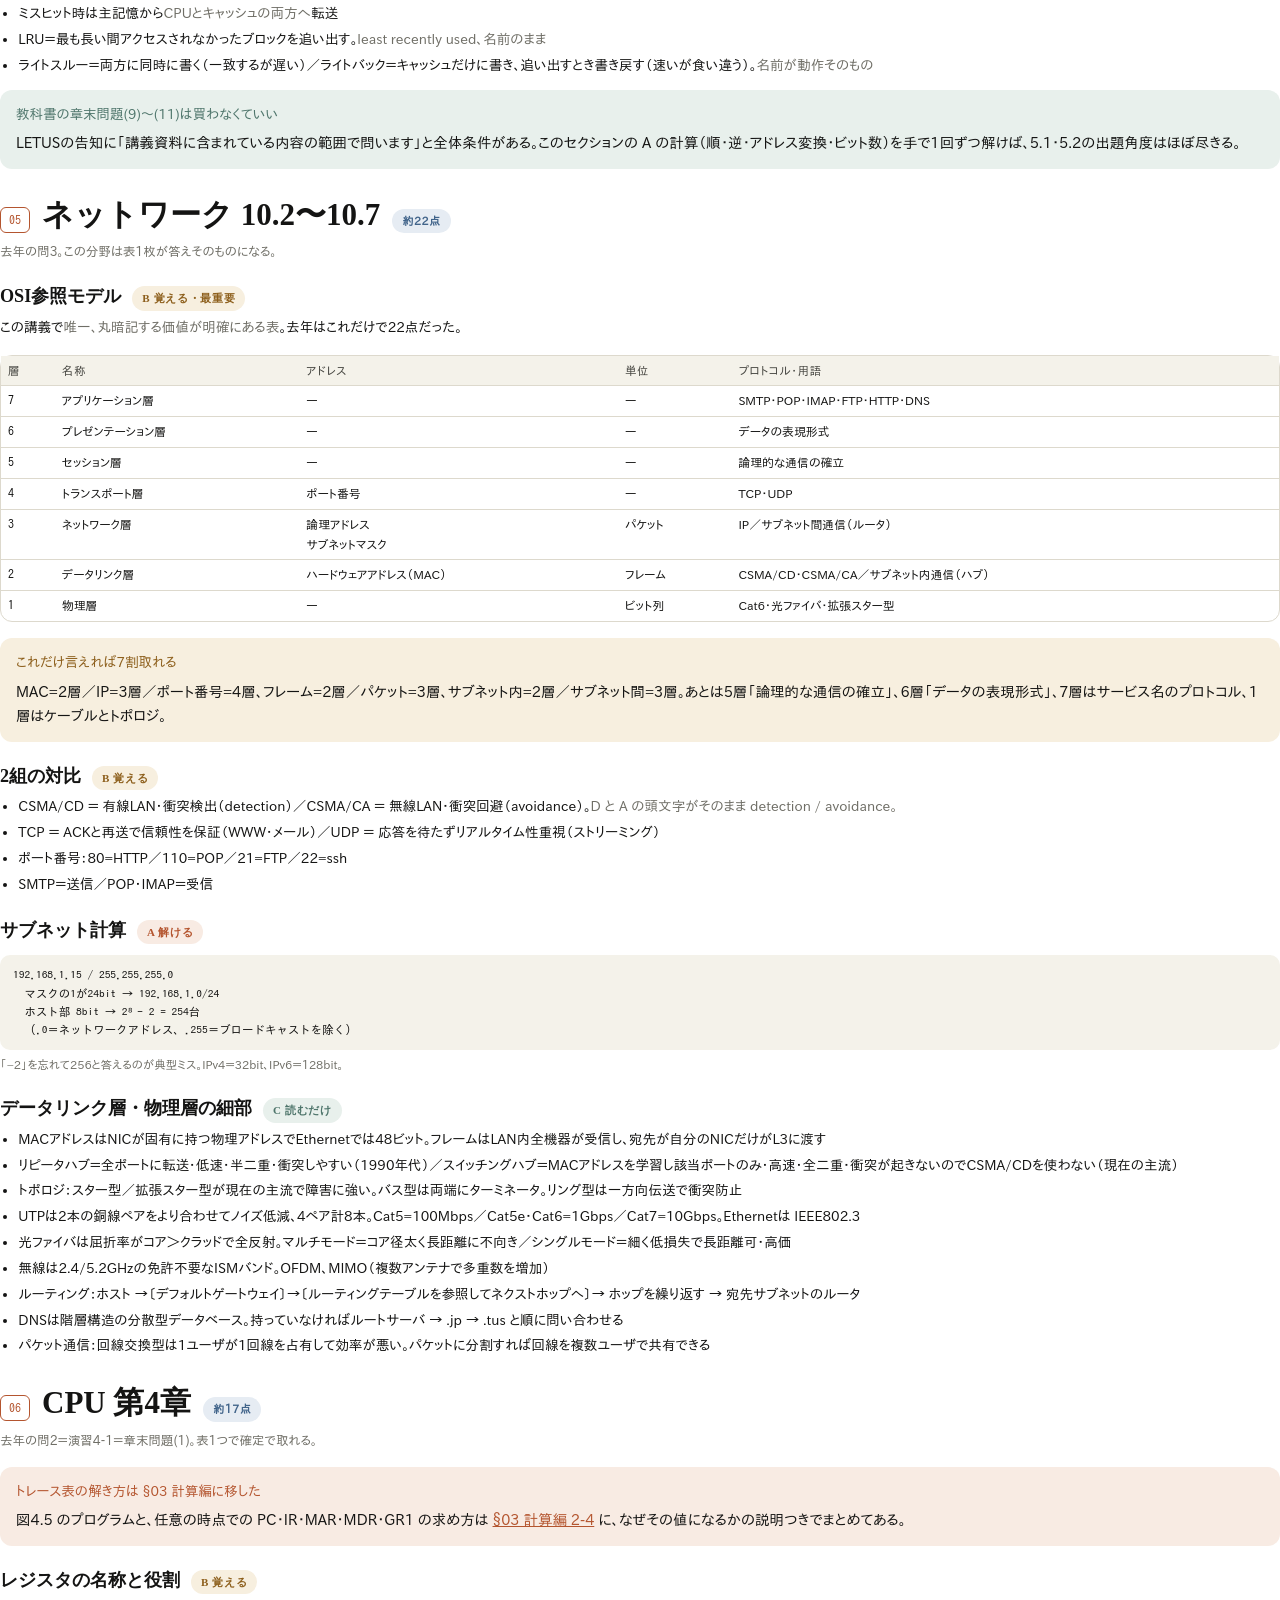
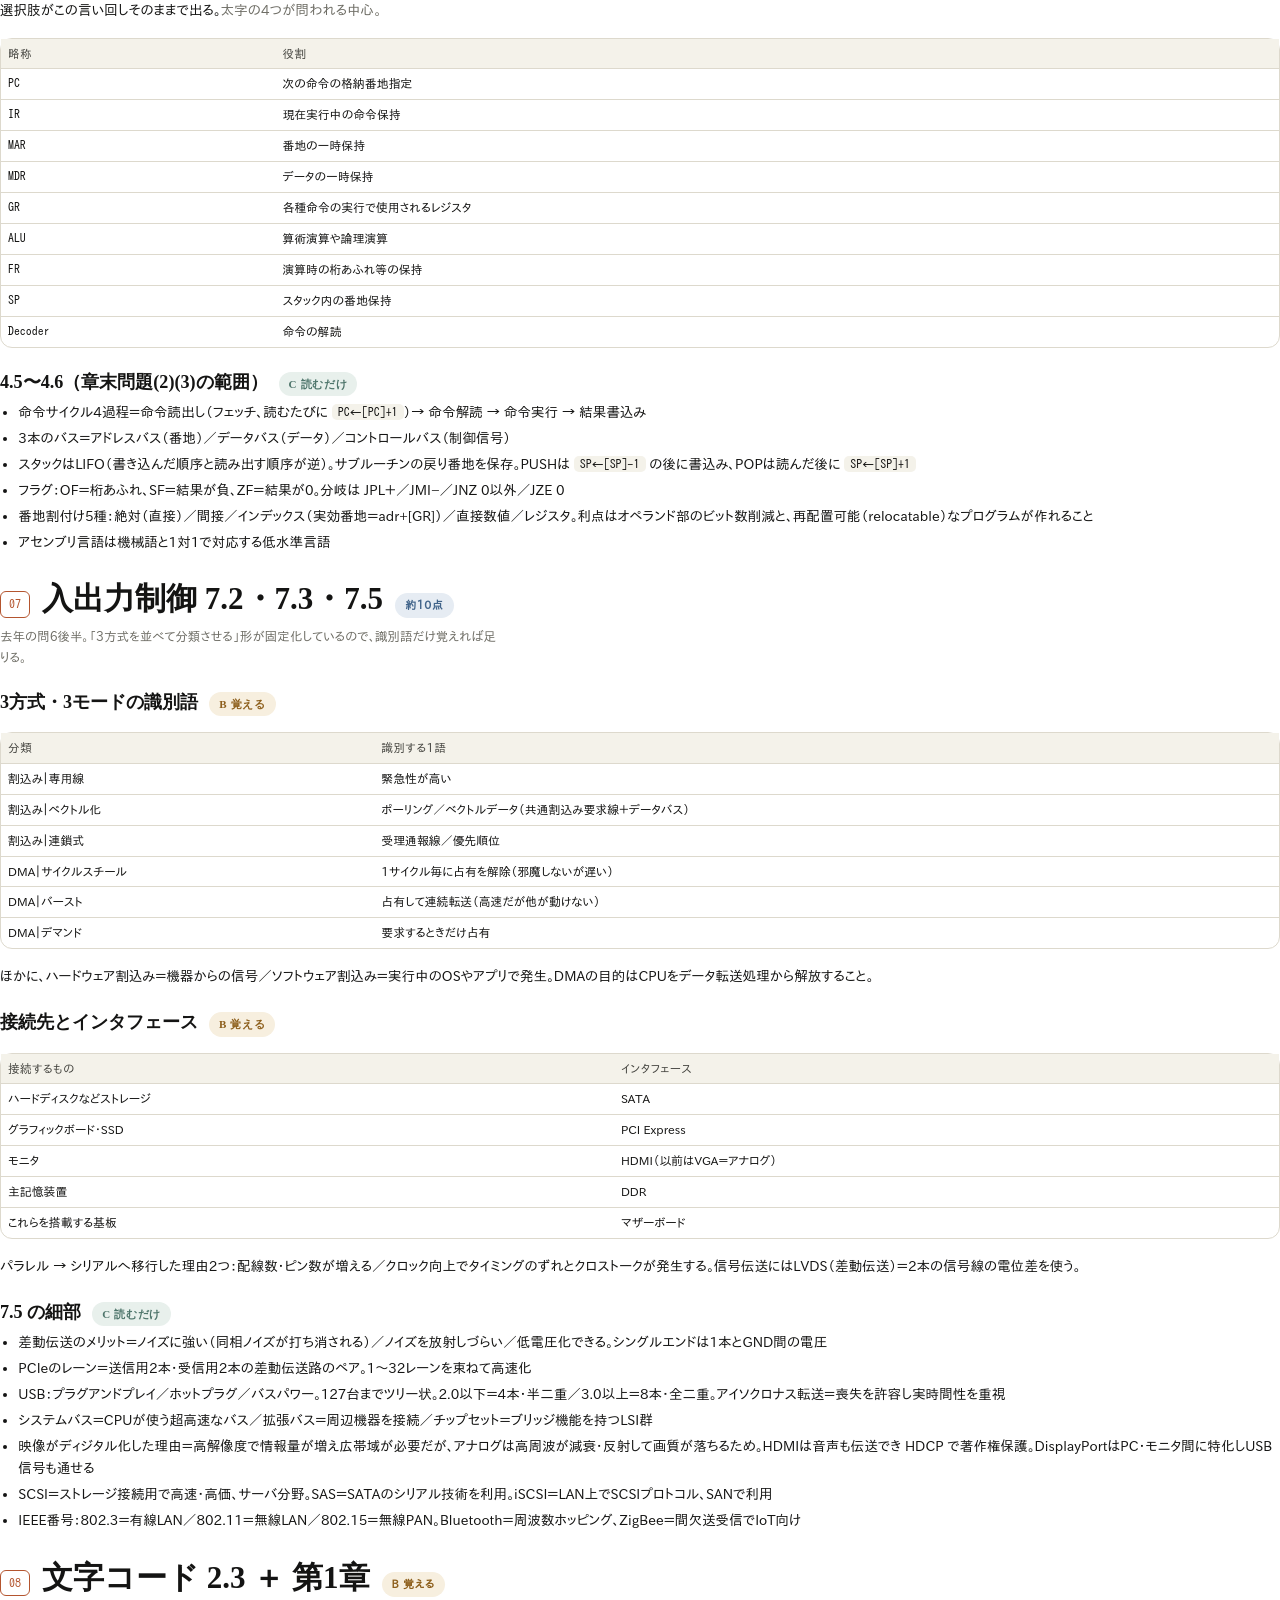
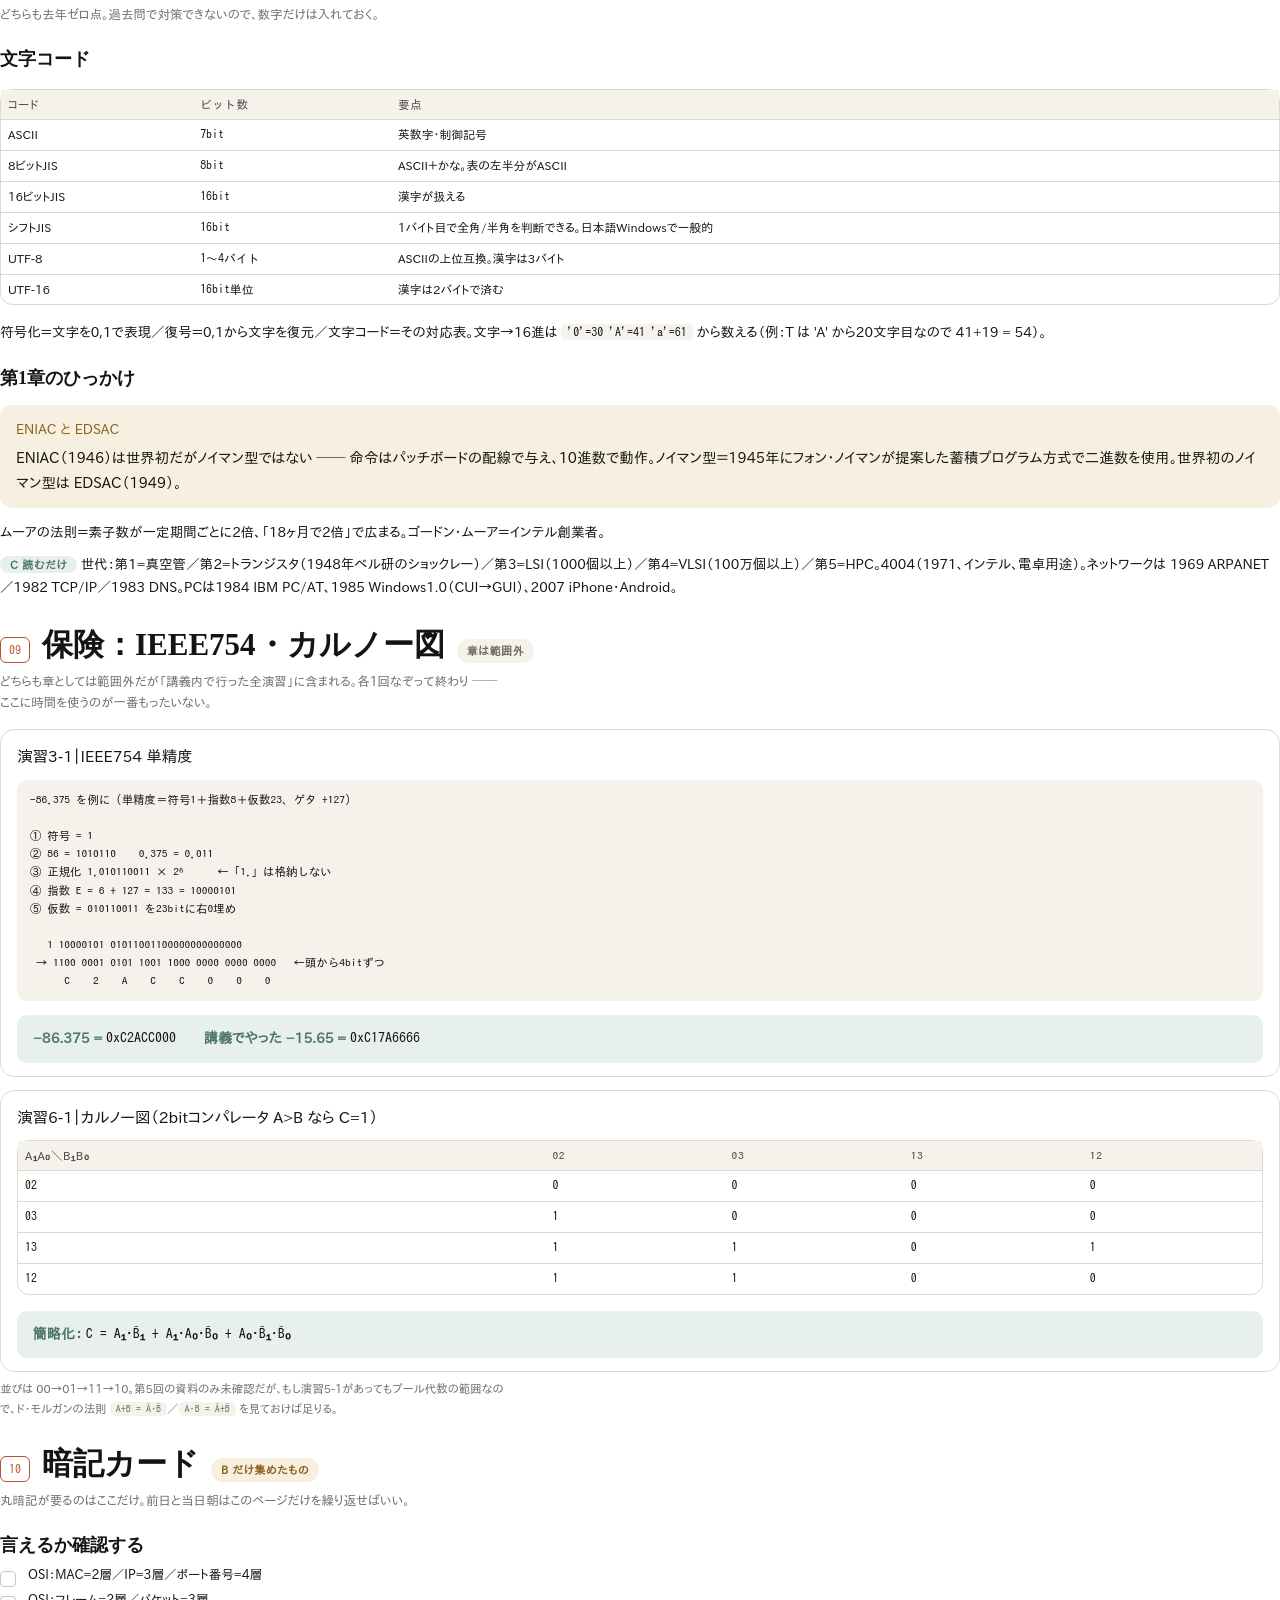
==== commit c4a01b6d: "土台編と用語集を追加し、初見で読める構成に 用語を定義せず、各章が何のための話かも書いていなかったため、 講義を聞いていない状態では読めない資料になっていた。  - 土台編を新設: CPU/主記憶/バ" ====
--- a/コンピュータ概論_満点ガイドブック_印刷用.html
+++ b/コンピュータ概論_満点ガイドブック_印刷用.html
@@ -180,7 +180,7 @@
 ul.check li { font-size:9.4pt; margin:4px 0; }
 .grid2 { gap:12px; }
 footer { padding-top:16px; font-size:8.6pt; }
-#calc,#s7 { break-before:page; page-break-before:always; }
+#base,#calc,#s7,#gloss { break-before:page; page-break-before:always; }
 </style></head><body>
 
 <div class="wrap">
@@ -188,7 +188,7 @@
 <header class="mast">
   <p class="eyebrow">工学部 電気工学科 ／ 吉田孝博</p>
   <h1>コンピュータ概論<br>満点ガイドブック</h1>
-  <p class="lede">全部覚える必要はない。マークシートは選択肢から選ぶ試験なので、本当に「思い出す」必要があるのはごく一部。ここでは全項目を <b>A 解ける／B 覚える／C 読むだけ</b> の3段階に仕分けた。A の4つは §02 で仕組みから説明してある。</p>
+  <p class="lede">全部覚える必要はない。マークシートは選択肢から選ぶ試験なので、本当に「思い出す」必要があるのはごく一部。ここでは全項目を <b>A 解ける／B 覚える／C 読むだけ</b> の3段階に仕分けた。用語に自信がなければ <b>§02 土台編</b> から読むこと ── そこで全部定義してある。</p>
   <div class="meta">
     <div><b>8月4日(火)</b> 前期到達度評価試験</div>
     <div>共創棟 <b>C413</b>・対面</div>
@@ -212,7 +212,7 @@
         <li>CPUトレース表の埋め方</li>
         <li>ビット数（個数 = 2ⁿ）</li>
       </ul>
-      <p style="font-size:13.5px;color:var(--muted);margin:12px 0 0"><a href="#calc">§02 計算編</a>で仕組みから説明した。<em>暗記ではなく1回ずつ手で解く。</em>練習問題つき。</p>
+      <p style="font-size:13.5px;color:var(--muted);margin:12px 0 0"><a href="#calc">§03 計算編</a>で仕組みから説明した。<em>暗記ではなく1回ずつ手で解く。</em>練習問題つき。</p>
     </div>
     <div class="lane B">
       <h4><span class="tier tB">B</span> 覚えること</h4>
@@ -250,7 +250,7 @@
     <thead><tr><th>順</th><th>やること</th><th class="num">見込み得点</th><th class="num">所要</th></tr></thead>
     <tbody>
       <tr><td class="num">1</td><td>暗記カード（B）を通す</td><td class="num">〜55点</td><td class="num">60分</td></tr>
-      <tr><td class="num">2</td><td><a href="#calc">§02 計算編</a>を読んで練習問題を解く</td><td class="num">＋20点</td><td class="num">30分</td></tr>
+      <tr><td class="num">2</td><td><a href="#base">§02 土台編</a> →  <a href="#calc">§03 計算編</a> を読んで練習問題を解く</td><td class="num">＋20点</td><td class="num">30分</td></tr>
       <tr><td class="num">3</td><td>過去問の答えを見て形式に慣れる</td><td class="num">＋10点</td><td class="num">20分</td></tr>
       <tr><td class="num">4</td><td>C を流し読み</td><td class="num">＋15点</td><td class="num">40分</td></tr>
     </tbody>
@@ -263,6 +263,7 @@
   <h2>目次 ─ 配点の重い順</h2>
   <ol>
     <li><a href="#s00">範囲：やる／やらない</a></li>
+    <li><a href="#base">土台編 ─ そもそも何の話なのか</a></li>
     <li><a href="#calc">計算編 ─ ここは「わかる」まで</a></li>
     <li><a href="#s1">記憶システム 5.1・5.2 〔約36点〕</a></li>
     <li><a href="#s2">ネットワーク 10.2〜10.7 〔約22点〕</a></li>
@@ -272,6 +273,7 @@
     <li><a href="#s6">保険：IEEE754・カルノー図</a></li>
     <li><a href="#s7">暗記カード（B だけ集めたもの）</a></li>
     <li><a href="#s8">過去問の答え＋当日の運用</a></li>
+    <li><a href="#gloss">用語集</a></li>
   </ol>
 </nav>
 
@@ -308,9 +310,156 @@
   <p class="cap">講義内演習は全14回を確認した結果この5題のみ（第5回のみ資料未確認）。第11回で範囲内なのは前半の7.5.5〜7.5.6だけで、後半のOSと第14回は丸ごと範囲外。</p>
 </section>
 
+<!-- ============ 土台編 ============ -->
+<section id="base">
+  <div class="sec-head"><span class="sec-num">02</span><h2 class="sec-title">土台編 ─ そもそも何の話なのか</h2></div>
+  <p class="sec-sub">この科目は結局「速いCPUと、遅いメモリや機器を、どう噛み合わせるか」の工夫を並べた話。その骨格と、以降ずっと出てくる用語をここで全部定義する。ここを飛ばすと、後の章が意味のわからない略語の羅列に見える。</p>
+
+  <h3>2-1　コンピュータは3つの部品でできている</h3>
+  <div class="scroll">
+  <table>
+    <thead><tr><th>部品</th><th>役割</th><th>電源を切ると</th></tr></thead>
+    <tbody>
+      <tr><td><strong>CPU</strong>（中央処理装置）</td><td>命令を読んで実行する。<strong>計算をする唯一の場所</strong></td><td>―</td></tr>
+      <tr><td><strong>主記憶</strong>（メインメモリ）</td><td>実行中のプログラムとデータを置いておく。<strong>CPUが直接read/writeできる唯一の記憶</strong></td><td><strong>消える</strong>（揮発性）</td></tr>
+      <tr><td><strong>補助記憶</strong>（HDD・SSD）</td><td>電源を切っても残しておきたいものを保管</td><td>残る（不揮発性）</td></tr>
+    </tbody>
+  </table>
+  </div>
+  <p>主記憶は電源を切ると消えるので、プログラムもデータも普段は補助記憶に置いてある。電源を入れると <strong>補助記憶 → 主記憶 → CPU</strong> の順に運ばれてくる。<em>「なぜわざわざ主記憶に読み込むのか」＝ CPUは補助記憶を直接読めないから。</em></p>
+
+  <h3>2-2　CPUと主記憶は別の部品で、線でつながっている</h3>
+  <p>ここが全部の出発点。CPUと主記憶は<strong>別々のチップ</strong>で、間は<strong>バス</strong>（bus）と呼ばれる信号線の束でつながっている。CPUは主記憶に手を突っ込めないので、線を通して<strong>「何番地をくれ」「はいどうぞ」</strong>とやりとりするしかない。</p>
+  <div class="scroll">
+  <table>
+    <thead><tr><th>バスの種類</th><th>流れるもの</th><th>言い換えると</th></tr></thead>
+    <tbody>
+      <tr><td><strong>アドレスバス</strong></td><td>番地</td><td>「<strong>どこ</strong>の話か」</td></tr>
+      <tr><td><strong>データバス</strong></td><td>データそのもの</td><td>「<strong>中身は何</strong>か」</td></tr>
+      <tr><td><strong>コントロールバス</strong></td><td>制御信号（読み／書き・タイミング）</td><td>「<strong>読むのか書くのか</strong>」</td></tr>
+    </tbody>
+  </table>
+  </div>
+  <p><em>3本セットで初めて1回のアクセスが成立する。「0027番地を（アドレス）、読んで（コントロール）、中身が0032だった（データ）」という具合。</em></p>
+
+  <h3>2-3　レジスタ ＝ CPUの中に置いてある小さな箱</h3>
+  <p><strong>レジスタ</strong>とは、CPUの内部にある<strong>1個か数個の値しか入らない、超高速な記憶場所</strong>のこと。なぜこんなものが要るのか。</p>
+  <div class="call cA">
+    <p class="call-h">レジスタが必要な理由</p>
+    <p>主記憶は<strong>数十ns</strong>かかるが、CPU内部は<strong>数ns</strong>で動く。<strong>10倍以上遅い</strong>。計算のたびに主記憶へ取りに行っていたらCPUが待ちぼうけになる。だから<strong>作業中のものはCPU内部の箱に持ってきて手元で扱う</strong>。この箱がレジスタ。</p>
+  </div>
+  <p>そして、主記憶へアクセスするには<strong>必ず2つの箱を経由する</strong>。窓口での手続きと同じで、「住所を書く用紙」と「荷物を置く台」が要る。</p>
+  <div class="scroll">
+  <table>
+    <thead><tr><th>略称</th><th>正式名（意味）</th><th>何をする箱か</th></tr></thead>
+    <tbody>
+      <tr><td class="num"><strong>MAR</strong></td><td>Memory Address Register<br><em>記憶番地指定用レジスタ</em></td><td><strong>これから触りたい番地</strong>を書いておく箱。ここに入れた値がアドレスバスに流れる。<em>＝住所を書く用紙</em></td></tr>
+      <tr><td class="num"><strong>MDR</strong></td><td>Memory Data Register<br><em>記憶データ用レジスタ</em></td><td><strong>主記憶とやりとりするデータ</strong>を置く箱。読むときは受け取る場所、書くときは差し出す場所。<em>＝荷物を置く台</em></td></tr>
+    </tbody>
+  </table>
+  </div>
+  <p><strong>主記憶へのアクセスは、読み書きどちらでも必ずこのMAR・MDRのペアを通る。</strong><em>これが分かると「STのときMDRに何が入るか」が推理できるようになる（書くときは差し出す物＝書き込む値が乗る）。</em></p>
+
+  <h4>残りのレジスタと部品</h4>
+  <div class="scroll">
+  <table>
+    <thead><tr><th>略称</th><th>正式名</th><th>何をするものか</th></tr></thead>
+    <tbody>
+      <tr><td class="num"><strong>PC</strong></td><td>Program Counter<br><em>プログラムカウンタ</em></td><td><strong>次に実行する命令が置いてある番地</strong>を覚えている箱。<em>読書のしおりと同じ。</em>1つ読むたびに自動で1進む</td></tr>
+      <tr><td class="num"><strong>IR</strong></td><td>Instruction Register<br><em>命令レジスタ</em></td><td><strong>今まさに実行している命令そのもの</strong>を持っている箱</td></tr>
+      <tr><td class="num"><strong>GR</strong></td><td>General Register<br><em>汎用レジスタ</em></td><td>計算の<strong>途中結果を置く作業台</strong>。GR0・GR1…と複数ある</td></tr>
+      <tr><td class="num"><strong>ALU</strong></td><td>Arithmetic Logic Unit<br><em>算術論理演算装置</em></td><td>実際に<strong>足し算やAND・ORをする計算器そのもの</strong></td></tr>
+      <tr><td class="num"><strong>FR</strong></td><td>Flag Register<br><em>フラグレジスタ</em></td><td>計算結果の<strong>性質を記録する旗</strong>。桁あふれした／負だった／0だった</td></tr>
+      <tr><td class="num"><strong>SP</strong></td><td>Stack Pointer<br><em>スタックポインタ</em></td><td>一時保管場所（スタック）の<strong>今どこまで積んだかを覚える箱</strong></td></tr>
+      <tr><td class="num"><strong>デコーダ</strong></td><td>命令デコーダ</td><td>IRのビット列を見て「これはLD命令だ」と<strong>判定する解読器</strong></td></tr>
+    </tbody>
+  </table>
+  </div>
+
+  <h3>2-4　命令が1つ実行されるまでを追う</h3>
+  <p>ここまでの箱がどう動くかを、<code>LD GR1, A</code>（＝<strong>A番地の中身をGR1に持ってくる</strong>）で実際に見る。この命令は0020番地に置かれていて、Aは0027番地、その中身は0032とする。</p>
+  <div class="card">
+    <p class="card-title">① 命令を取ってくる（命令読出し・フェッチ）</p>
+    <ol class="steps" style="margin-bottom:0">
+      <li><b>PC が「次は 0020 番地」と言っている</b>その 0020 を <strong>MAR</strong> に書く。</li>
+      <li><b>MAR の値がアドレスバスに流れる</b>主記憶に「0020番地をくれ」と伝わる。</li>
+      <li><b>主記憶が中身 1010 を返す</b>データバスを通って <strong>MDR</strong> に届き、命令なので <strong>IR</strong> へ移す。<br><em>ここで PC は自動で 0021 に進む。</em></li>
+      <li><b>2語命令なので0021番地も同じ手順で読む</b>0027（Aの番地）が来て、IRの中身は <code>1010 0027</code> に揃う。PC は 0022 に。</li>
+    </ol>
+  </div>
+  <div class="card">
+    <p class="card-title">② 命令を解読する（命令解読・デコード）</p>
+    <p style="margin-bottom:0"><strong>デコーダ</strong>が IR の <code>1010 0027</code> を見て、「これは <strong>LD</strong> 命令、持ってくる先は <strong>GR1</strong>、持ってくる元は <strong>0027番地</strong>」と読み取る。</p>
+  </div>
+  <div class="card">
+    <p class="card-title">③ 実行する（命令実行・結果書込み）</p>
+    <ol class="steps" style="margin-bottom:0">
+      <li><b>今度は 0027 を MAR に書く</b>さっきは「命令の在りか」だったが、今度は「<strong>データの在りか</strong>」。</li>
+      <li><b>主記憶が 0032 を返す</b>データバス →<strong>MDR</strong>→ <strong>GR1</strong> へ。</li>
+    </ol>
+  </div>
+  <div class="call cA">
+    <p class="call-h">ここが試験の急所</p>
+    <p><strong>MARとMDRは1つの命令の中で2回使われる。</strong>①のときは「命令が置いてある番地／命令そのもの」、③のときは「データが置いてある番地／データそのもの」。<br>
+    試験で「◯◯番地まで終了した時点」と聞かれたら、それは<strong>③が終わった直後</strong>。だからMAR・MDRに残っているのは<u>③の値</u>であって、①の値ではない。</p>
+  </div>
+  <p><em>この4段階（読出し → 解読 → 実行 → 結果書込み）を <strong>命令サイクル</strong> という。プログラムとは、これを命令の数だけ延々と繰り返しているだけのもの。</em></p>
+
+  <h3>2-5　この科目の裏テーマ ─ 「速度差をどう埋めるか」</h3>
+  <p>ここまでで「主記憶は遅いからレジスタに持ってくる」という話が出た。実はこの科目の後半は<strong>ほぼ全部この話の変奏</strong>。まず、どれくらい差があるのかを見る。</p>
+  <div class="scroll">
+  <table>
+    <thead><tr><th>場所</th><th class="num">アクセス時間</th><th>感覚的な比率</th></tr></thead>
+    <tbody>
+      <tr><td>CPU内のレジスタ・キャッシュ</td><td class="num">数 ns</td><td>1秒</td></tr>
+      <tr><td>主記憶（DRAM）</td><td class="num">数十 ns</td><td>10秒</td></tr>
+      <tr><td>補助記憶（SSD・HDD）</td><td class="num">数 ms</td><td><strong>約12日</strong></td></tr>
+      <tr><td>光ディスク</td><td class="num">〜100 ms</td><td>約3年</td></tr>
+    </tbody>
+  </table>
+  </div>
+  <p class="cap">レジスタを1秒とすると、HDDへの1回のアクセスは12日待つのに相当する。この桁違いの差をどう誤魔化すかが、以降の章の主題。</p>
+  <div class="scroll">
+  <table>
+    <thead><tr><th>章</th><th>解こうとしている問題</th><th>解き方（＝その章で学ぶ工夫）</th></tr></thead>
+    <tbody>
+      <tr><td><strong>5.1</strong> 記憶階層</td><td>速いものは高くて小さい。安いものは遅い</td><td><strong>速い少量と遅い大量を組み合わせる</strong></td></tr>
+      <tr><td><strong>5.2</strong> キャッシュ</td><td>CPU（数ns）に対し主記憶（数十ns）が遅い</td><td>よく使う分だけ手前に置いて<strong>速い主記憶に見せかける</strong></td></tr>
+      <tr><td><strong>5.2</strong> 仮想記憶</td><td>主記憶が足りず大きいプログラムが動かない</td><td>遅くても大容量の<strong>補助記憶を主記憶の代わりに使う</strong></td></tr>
+      <tr><td><strong>7.2</strong> 割込み</td><td>キーボードなどは、いつ入力が来るか分からない</td><td>ずっと見張る代わりに<strong>来たときに呼んでもらう</strong></td></tr>
+      <tr><td><strong>7.3</strong> DMA</td><td>大量データの転送でCPUが拘束される</td><td>転送は<strong>専用の係（DMAコントローラ）に任せる</strong></td></tr>
+    </tbody>
+  </table>
+  </div>
+  <div class="call cA">
+    <p class="call-h">これが分かると暗記量が減る</p>
+    <p>キャッシュも仮想記憶も割込みもDMAも、<strong>「速いCPUを遅いものに待たせないための工夫」</strong>という同じ動機から出ている。バラバラの用語として覚えるのではなく、<em>「何に困って、どう誤魔化したか」</em>で捉えると、選択肢の文を読んだだけで判断できるようになる。</p>
+  </div>
+
+  <h3>2-6　ネットワークがなぜ「7層」に分かれているのか</h3>
+  <p>第10章は毛色が違うので、こちらも目的から。<strong>世界中の機器をつなぐ</strong>には、メーカーも、通信媒体（銅線・光ファイバ・電波）も、使うアプリもバラバラなものを全部噛み合わせないといけない。</p>
+  <p>これを1つの巨大な取り決めで書くと、<strong>銅線を光ファイバに変えただけで全部作り直し</strong>になる。そこで<strong>仕事を役割ごとの層に切り分け、層と層の間の受け渡し方だけを決めておく</strong>。すると下の層を差し替えても上の層は無傷で済む。この整理が <strong>OSI参照モデル</strong>。</p>
+  <div class="scroll">
+  <table>
+    <thead><tr><th class="num">層</th><th>担当する仕事</th><th>ひとことで</th></tr></thead>
+    <tbody>
+      <tr><td class="num">5〜7</td><td>アプリが使える形にする（メール、Web、名前解決）</td><td><strong>使う</strong></td></tr>
+      <tr><td class="num">4</td><td>抜け・落ちが無いか確認して届け直す</td><td><strong>確実に</strong></td></tr>
+      <tr><td class="num">3</td><td><strong>世界中の宛先まで</strong>、ネットワークをまたいで届ける</td><td><strong>遠くへ</strong></td></tr>
+      <tr><td class="num">2</td><td><strong>すぐ隣の機器まで</strong>（同じLANの中で）届ける</td><td><strong>隣へ</strong></td></tr>
+      <tr><td class="num">1</td><td>電気・光・電波にして物理的に送る</td><td><strong>物理</strong></td></tr>
+    </tbody>
+  </table>
+  </div>
+  <div class="call cA">
+    <p class="call-h">「MACは2層、IPは3層」が丸暗記でなくなる</p>
+    <p><strong>MACアドレス</strong>は<u>隣の機器</u>を指す名前なので<strong>2層</strong>。<strong>IPアドレス</strong>は<u>世界中のどこか</u>を指す名前なので<strong>3層</strong>。運ぶ荷物の呼び名も同じで、隣へ渡す単位が<strong>フレーム</strong>（2層）、遠くまで運ぶ単位が<strong>パケット</strong>（3層）。<br>
+    <em>「隣か、遠くか」で切り分ければ、2層と3層の用語はほぼ全部仕分けられる。</em></p>
+  </div>
+</section>
 <!-- ============ 計算編 ============ -->
 <section id="calc">
-  <div class="sec-head"><span class="sec-num">02</span><h2 class="sec-title">計算編 ─ ここは「わかる」まで</h2><span class="tier tA">A</span></div>
+  <div class="sec-head"><span class="sec-num">03</span><h2 class="sec-title">計算編 ─ ここは「わかる」まで</h2><span class="tier tA">A</span></div>
   <p class="sec-sub">暗記でごまかせない4つ。逆に言えば、仕組みが1回わかれば数字が変わっても必ず解ける。土台の 2-1 から順に読むこと ── 2-2 のページングは 2-1 がわかっていないと絶対に理解できない。</p>
 
   <h3>2-1　ビット数とアドレスの分割 <span class="tier tA">全部の土台</span></h3>
@@ -319,8 +468,8 @@
   <p>1ビットは 0 か 1 の2通り。2ビットなら 00・01・10・11 の4通り。ビットが1本増えるたびに通り数が2倍になるので、<strong>n ビットで 2ⁿ 通り</strong>。逆に「N 個を区別したい」なら <strong>N = 2ⁿ を満たす n ビット</strong>が要る。</p>
   <div class="scroll">
   <table>
-    <thead><tr><th class="num">ビット数 n</th><th class="num">1</th><th class="num">2</th><th class="num">3</th><th class="num">4</th><th class="num">6</th><th class="num">8</th><th class="num">10</th><th class="num">12</th><th class="num">16</th></tr></thead>
-    <tbody><tr><td class="num">通り数 2ⁿ</td><td class="num">2</td><td class="num">4</td><td class="num">8</td><td class="num">16</td><td class="num">64</td><td class="num">256</td><td class="num"><strong>1024</strong></td><td class="num">4096</td><td class="num">65536</td></tr></tbody>
+    <thead><tr><th class="num">ビット数 n</th><th class="num">1</th><th class="num">2</th><th class="num">3</th><th class="num">4</th><th class="num">6</th><th class="num">8</th><th class="num">11</th><th class="num">13</th><th class="num">17</th></tr></thead>
+    <tbody><tr><td class="num">通り数 2ⁿ</td><td class="num">2</td><td class="num">4</td><td class="num">8</td><td class="num">17</td><td class="num">65</td><td class="num">256</td><td class="num"><strong>1024</strong></td><td class="num">4096</td><td class="num">65536</td></tr></tbody>
   </table>
   </div>
   <p class="cap">試験で出るのは実質この9個。特に <strong>2¹⁰ = 1024（＝1k）</strong>、<strong>2¹² = 4096（＝4k）</strong>、<strong>2¹⁶ = 65536（＝64k）</strong> の3つ。</p>
@@ -369,7 +518,7 @@
       <tr><td class="num">000000</td><td class="num">―</td><td class="num">0</td><td>主記憶に<strong>ない</strong>ので、入っているブロックも無い</td></tr>
       <tr><td class="num">000001</td><td class="num">―</td><td class="num">0</td><td>同上</td></tr>
       <tr><td class="num"><strong>000010</strong></td><td class="num"><strong>01</strong></td><td class="num"><strong>1</strong></td><td><strong>主記憶のブロック01に入っている</strong></td></tr>
-      <tr><td class="num">001001</td><td class="num">11</td><td class="num">1</td><td>主記憶のブロック11に入っている</td></tr>
+      <tr><td class="num">001001</td><td class="num">12</td><td class="num">1</td><td>主記憶のブロック11に入っている</td></tr>
       <tr><td class="num">…</td><td class="num">…</td><td class="num">…</td><td>ページ番号6bitなので 000000〜111111 の64行</td></tr>
     </tbody>
   </table>
@@ -548,12 +697,12 @@
 </section>
 <!-- ============ 記憶 ============ -->
 <section id="s1">
-  <div class="sec-head"><span class="sec-num">03</span><h2 class="sec-title">記憶システム 5.1・5.2</h2><span class="tier tPts">約36点</span></div>
+  <div class="sec-head"><span class="sec-num">04</span><h2 class="sec-title">記憶システム 5.1・5.2</h2><span class="tier tPts">約36点</span></div>
   <p class="sec-sub">去年の問4＋問5＋問6前半。今年も最大の得点源。</p>
 
   <div class="call cA">
-    <p class="call-h">計算は §02 計算編に移した</p>
-    <p>この章の <strong>キャッシュの平均アクセス時間</strong>（順・逆）と <strong>ページングのアドレス変換</strong> は、仕組みの説明と練習問題つきで <a href="#calc">§02 計算編</a> にまとめてある。ここでは知識部分だけ扱う。</p>
+    <p class="call-h">計算は §03 計算編に移した</p>
+    <p>この章の <strong>キャッシュの平均アクセス時間</strong>（順・逆）と <strong>ページングのアドレス変換</strong> は、仕組みの説明と練習問題つきで <a href="#calc">§03 計算編</a> にまとめてある。ここでは知識部分だけ扱う。</p>
   </div>
 
   <h3>仮想記憶の用語 <span class="tier tB">B 覚える</span></h3>
@@ -596,7 +745,7 @@
 
 <!-- ============ ネットワーク ============ -->
 <section id="s2">
-  <div class="sec-head"><span class="sec-num">04</span><h2 class="sec-title">ネットワーク 10.2〜10.7</h2><span class="tier tPts">約22点</span></div>
+  <div class="sec-head"><span class="sec-num">05</span><h2 class="sec-title">ネットワーク 10.2〜10.7</h2><span class="tier tPts">約22点</span></div>
   <p class="sec-sub">去年の問3。この分野は表1枚が答えそのものになる。</p>
 
   <h3>OSI参照モデル <span class="tier tB">B 覚える・最重要</span></h3>
@@ -651,12 +800,12 @@
 
 <!-- ============ CPU ============ -->
 <section id="s3">
-  <div class="sec-head"><span class="sec-num">05</span><h2 class="sec-title">CPU 第4章</h2><span class="tier tPts">約17点</span></div>
+  <div class="sec-head"><span class="sec-num">06</span><h2 class="sec-title">CPU 第4章</h2><span class="tier tPts">約17点</span></div>
   <p class="sec-sub">去年の問2＝演習4-1＝章末問題(1)。表1つで確定で取れる。</p>
 
   <div class="call cA">
-    <p class="call-h">トレース表の解き方は §02 計算編に移した</p>
-    <p>図4.5 のプログラムと、任意の時点での PC・IR・MAR・MDR・GR1 の求め方は <a href="#calc">§02 計算編 2-4</a> に、なぜその値になるかの説明つきでまとめてある。</p>
+    <p class="call-h">トレース表の解き方は §03 計算編に移した</p>
+    <p>図4.5 のプログラムと、任意の時点での PC・IR・MAR・MDR・GR1 の求め方は <a href="#calc">§03 計算編 2-4</a> に、なぜその値になるかの説明つきでまとめてある。</p>
   </div>
 
   <h3>レジスタの名称と役割 <span class="tier tB">B 覚える</span></h3>
@@ -691,7 +840,7 @@
 
 <!-- ============ 入出力 ============ -->
 <section id="s4">
-  <div class="sec-head"><span class="sec-num">06</span><h2 class="sec-title">入出力制御 7.2・7.3・7.5</h2><span class="tier tPts">約10点</span></div>
+  <div class="sec-head"><span class="sec-num">07</span><h2 class="sec-title">入出力制御 7.2・7.3・7.5</h2><span class="tier tPts">約10点</span></div>
   <p class="sec-sub">去年の問6後半。「3方式を並べて分類させる」形が固定化しているので、識別語だけ覚えれば足りる。</p>
 
   <h3>3方式・3モードの識別語 <span class="tier tB">B 覚える</span></h3>
@@ -739,7 +888,7 @@
 
 <!-- ============ 文字コード・第1章 ============ -->
 <section id="s5">
-  <div class="sec-head"><span class="sec-num">07</span><h2 class="sec-title">文字コード 2.3 ＋ 第1章</h2><span class="tier tB">B 覚える</span></div>
+  <div class="sec-head"><span class="sec-num">08</span><h2 class="sec-title">文字コード 2.3 ＋ 第1章</h2><span class="tier tB">B 覚える</span></div>
   <p class="sec-sub">どちらも去年ゼロ点。過去問で対策できないので、数字だけは入れておく。</p>
 
   <h3>文字コード</h3>
@@ -769,7 +918,7 @@
 
 <!-- ============ 保険 ============ -->
 <section id="s6">
-  <div class="sec-head"><span class="sec-num">08</span><h2 class="sec-title">保険：IEEE754・カルノー図</h2><span class="tier tOut">章は範囲外</span></div>
+  <div class="sec-head"><span class="sec-num">09</span><h2 class="sec-title">保険：IEEE754・カルノー図</h2><span class="tier tOut">章は範囲外</span></div>
   <p class="sec-sub">どちらも章としては範囲外だが「講義内で行った全演習」に含まれる。各1回なぞって終わり ── ここに時間を使うのが一番もったいない。</p>
 
   <div class="card">
@@ -792,12 +941,12 @@
     <p class="card-title">演習6-1｜カルノー図（2bitコンパレータ A&gt;B なら C=1）</p>
     <div class="scroll" style="margin-top:6px">
     <table style="min-width:340px">
-      <thead><tr><th>A₁A₀＼B₁B₀</th><th class="num">01</th><th class="num">02</th><th class="num">12</th><th class="num">11</th></tr></thead>
+      <thead><tr><th>A₁A₀＼B₁B₀</th><th class="num">02</th><th class="num">03</th><th class="num">13</th><th class="num">12</th></tr></thead>
       <tbody>
-        <tr><td class="num">01</td><td class="num">0</td><td class="num">0</td><td class="num">0</td><td class="num">0</td></tr>
-        <tr><td class="num">02</td><td class="num">1</td><td class="num">0</td><td class="num">0</td><td class="num">0</td></tr>
-        <tr><td class="num">12</td><td class="num">1</td><td class="num">1</td><td class="num">0</td><td class="num">1</td></tr>
-        <tr><td class="num">11</td><td class="num">1</td><td class="num">1</td><td class="num">0</td><td class="num">0</td></tr>
+        <tr><td class="num">02</td><td class="num">0</td><td class="num">0</td><td class="num">0</td><td class="num">0</td></tr>
+        <tr><td class="num">03</td><td class="num">1</td><td class="num">0</td><td class="num">0</td><td class="num">0</td></tr>
+        <tr><td class="num">13</td><td class="num">1</td><td class="num">1</td><td class="num">0</td><td class="num">1</td></tr>
+        <tr><td class="num">12</td><td class="num">1</td><td class="num">1</td><td class="num">0</td><td class="num">0</td></tr>
       </tbody>
     </table>
     </div>
@@ -808,7 +957,7 @@
 
 <!-- ============ 暗記カード ============ -->
 <section id="s7">
-  <div class="sec-head"><span class="sec-num">09</span><h2 class="sec-title">暗記カード</h2><span class="tier tB">B だけ集めたもの</span></div>
+  <div class="sec-head"><span class="sec-num">10</span><h2 class="sec-title">暗記カード</h2><span class="tier tB">B だけ集めたもの</span></div>
   <p class="sec-sub">丸暗記が要るのはここだけ。前日と当日朝はこのページだけを繰り返せばいい。</p>
 
   <h3>言えるか確認する</h3>
@@ -850,29 +999,29 @@
 
 <!-- ============ 過去問 ============ -->
 <section id="s8">
-  <div class="sec-head"><span class="sec-num">10</span><h2 class="sec-title">過去問の答え＋当日の運用</h2></div>
+  <div class="sec-head"><span class="sec-num">11</span><h2 class="sec-title">過去問の答え＋当日の運用</h2></div>
   <p class="sec-sub">2025年7月29日実施・全6問100点。解説は各章にあるので、ここは答えと形式のみ。</p>
 
   <div class="scroll">
   <table>
     <thead><tr><th>問</th><th class="num">配点</th><th>答え</th><th>今年</th></tr></thead>
     <tbody>
-      <tr><td>問1 IEEE754<br>−86.375</td><td class="num">16</td>
+      <tr><td>問1 IEEE754<br>−86.375</td><td class="num">17</td>
         <td class="num">(1)1010110 (2)01100<br>(3)0101100110 (4)10000101<br>(5)<strong>C2ACC000</strong></td>
         <td><span class="tier tOut">範囲外</span> §7で手順のみ</td></tr>
-      <tr><td>問2 CPU<br>0026番地開始時</td><td class="num">18</td>
+      <tr><td>問2 CPU<br>0026番地開始時</td><td class="num">19</td>
         <td class="num">①1110(o) ②0029(j) ③0026(g)<br>④0096(m) ⑤0029(j) ⑥0096(m)</td>
         <td>§4のトレース表</td></tr>
-      <tr><td>問3 OSI 7層</td><td class="num">23</td>
+      <tr><td>問3 OSI 7層</td><td class="num">24</td>
         <td>1層:ｵｹｾ／2層:ｱｼｽﾃﾈ／3層:ｶｷｻｿﾂﾄ<br>4層:ｳﾀﾇ／5層:ｴｸ／6層:ﾁｺ／7層:ｲﾅﾆﾉ</td>
         <td>§3のOSI表</td></tr>
       <tr><td>問4 キャッシュ</td><td class="num">3</td>
         <td class="num">0.8×5+0.2×40 = <strong>12 ns</strong></td>
         <td>§2。逆算も準備</td></tr>
-      <tr><td>問5 記憶階層<br>＋半導体メモリ</td><td class="num">26</td>
+      <tr><td>問5 記憶階層<br>＋半導体メモリ</td><td class="num">27</td>
         <td>①ｴｷ／②ｲｵｺ／③ｳｸｹ／④ｱｶｻ<br><em>⑤DRAM abjklp ⑥SRAM fhmno ⑦ﾌﾗｯｼｭ cdegiq</em></td>
         <td>①〜④のみ範囲内<br><span class="tier tOut">⑤〜⑦は5.3で範囲外</span></td></tr>
-      <tr><td>問6 仮想記憶<br>割込み・IF</td><td class="num">19</td>
+      <tr><td>問6 仮想記憶<br>割込み・IF</td><td class="num">20</td>
         <td class="num">①ﾃ ②ﾄ ③ﾆ ④ｲ ⑤ｿ ⑥ﾃ ⑦ｾ ⑧ｶ ⑨ｽ<br>⑩ｱ ⑪ﾀ ⑫ｳ ⑬ﾇ<br>⑭ｵ ⑮ｷ ⑯ｹ ⑰ｸ ⑱ｻ ⑲ﾂ ⑳ﾁ ㉑ｺ</td>
         <td>§2・§5</td></tr>
     </tbody>
@@ -892,6 +1041,134 @@
   <p class="cap" style="margin-top:24px">残る不確実性は LETUS の演習の実際の問題文だけ。スライドは枠だけで中身は LETUS 側にあるので、演習2-1／3-1／4-1／6-1／8-1 の自分の回答履歴を確認しておくこと。</p>
 </section>
 
+<!-- ============ 用語集 ============ -->
+<section id="gloss">
+  <div class="sec-head"><span class="sec-num">12</span><h2 class="sec-title">用語集</h2></div>
+  <p class="sec-sub">このガイドと講義資料に出てくる略語を、意味の説明つきで全部並べた。読んでいて「これ何だっけ」となったらここに戻る。</p>
+
+  <h3>CPUまわり（第4章）</h3>
+  <div class="scroll">
+  <table>
+    <thead><tr><th class="num">語</th><th>正式名</th><th>意味</th></tr></thead>
+    <tbody>
+      <tr><td class="num">CPU</td><td>Central Processing Unit<br>中央処理装置</td><td>命令を読んで実行する部品。<strong>計算をする唯一の場所</strong></td></tr>
+      <tr><td class="num">レジスタ</td><td>register</td><td>CPU内部にある、1個か数個の値しか入らない<strong>超高速な記憶場所</strong></td></tr>
+      <tr><td class="num">PC</td><td>Program Counter</td><td><strong>次に実行する命令の番地</strong>を覚えている箱（しおり）</td></tr>
+      <tr><td class="num">IR</td><td>Instruction Register</td><td><strong>今実行中の命令そのもの</strong>を持っている箱</td></tr>
+      <tr><td class="num">MAR</td><td>Memory Address Register</td><td><strong>触りたい番地</strong>を書く箱。ここの値がアドレスバスへ流れる</td></tr>
+      <tr><td class="num">MDR</td><td>Memory Data Register</td><td><strong>主記憶とやりとりするデータ</strong>を置く箱</td></tr>
+      <tr><td class="num">GR</td><td>General Register<br>汎用レジスタ</td><td>計算の<strong>途中結果を置く作業台</strong></td></tr>
+      <tr><td class="num">ALU</td><td>Arithmetic Logic Unit</td><td>足し算やAND/ORを実際に行う<strong>計算器</strong></td></tr>
+      <tr><td class="num">FR</td><td>Flag Register</td><td>計算結果の性質（<strong>桁あふれ・負・ゼロ</strong>）を記録する旗</td></tr>
+      <tr><td class="num">SP</td><td>Stack Pointer</td><td>スタックを<strong>今どこまで積んだか</strong>を覚える箱</td></tr>
+      <tr><td class="num">スタック</td><td>stack</td><td>一時保管場所。<strong>後入れ先出し（LIFO）</strong>。サブルーチンの戻り番地を積む</td></tr>
+      <tr><td class="num">バス</td><td>bus</td><td>部品どうしをつなぐ<strong>信号線の束</strong>。アドレス／データ／コントロールの3種</td></tr>
+      <tr><td class="num">オペランド</td><td>operand</td><td>命令の<strong>操作対象</strong>。「LD GR1, A」の GR1 と A</td></tr>
+      <tr><td class="num">DC / DS</td><td>―</td><td>DC＝<strong>数値を置く</strong>宣言（A DC 50）／DS＝<strong>場所だけ空けておく</strong>宣言（C DS 1）</td></tr>
+      <tr><td class="num">語（ワード）</td><td>word</td><td>CPUが一度に扱うビットのまとまり。この講義では<strong>1語=16ビット=16進4桁</strong></td></tr>
+    </tbody>
+  </table>
+  </div>
+
+  <h3>記憶システム（第5章）</h3>
+  <div class="scroll">
+  <table>
+    <thead><tr><th class="num">語</th><th>正式名</th><th>意味</th></tr></thead>
+    <tbody>
+      <tr><td class="num">主記憶</td><td>メインメモリ</td><td>実行中のプログラムとデータを置く場所。<strong>CPUが直接読み書きできる唯一の記憶</strong></td></tr>
+      <tr><td class="num">補助記憶</td><td>HDD・SSD</td><td>電源を切っても残る保管場所。CPUは<strong>直接は読めない</strong></td></tr>
+      <tr><td class="num">揮発性</td><td>volatile</td><td><strong>電源を切ると消える</strong>性質。主記憶（DRAM）がこれ</td></tr>
+      <tr><td class="num">DRAM</td><td>Dynamic RAM</td><td>主記憶に使う半導体メモリ。安く大容量だが<strong>定期的な書き直し（リフレッシュ）が要る</strong></td></tr>
+      <tr><td class="num">SRAM</td><td>Static RAM</td><td>キャッシュに使う。<strong>高速だが高価で大容量化しにくい</strong></td></tr>
+      <tr><td class="num">キャッシュ</td><td>cache memory</td><td>CPUと主記憶の<strong>速度差を埋める</strong>ため、よく使うものを手前に置く小さな高速メモリ</td></tr>
+      <tr><td class="num">ヒット率</td><td>hit rate（h）</td><td>探したものが<strong>キャッシュにあった確率</strong></td></tr>
+      <tr><td class="num">ミスヒット</td><td>miss</td><td>キャッシュに無く、<strong>主記憶まで取りに行くことになった</strong>状態</td></tr>
+      <tr><td class="num">局在性</td><td>locality</td><td>プログラムが<strong>ある時点ではごく一部しか使わない</strong>という性質。キャッシュが効く理由</td></tr>
+      <tr><td class="num">LRU</td><td>Least Recently Used</td><td>キャッシュが満杯のとき<strong>一番長く使われていないものを追い出す</strong>方式</td></tr>
+      <tr><td class="num">ライトスルー</td><td>write through</td><td>書き込みを<strong>キャッシュと主記憶の両方へ同時に</strong>行う（＝書き通す）</td></tr>
+      <tr><td class="num">ライトバック</td><td>write back</td><td><strong>キャッシュだけに書き</strong>、追い出すときに主記憶へ書き戻す</td></tr>
+      <tr><td class="num">仮想記憶</td><td>virtual memory</td><td>主記憶が足りないとき<strong>補助記憶を主記憶の代わりに使う</strong>仕組み</td></tr>
+      <tr><td class="num">論理アドレス</td><td>＝仮想アドレス</td><td><strong>CPU（プログラム）側</strong>が使う、実在しない広いアドレス</td></tr>
+      <tr><td class="num">物理アドレス</td><td>―</td><td><strong>実際の主記憶</strong>にハードウェア的に付いている本物のアドレス</td></tr>
+      <tr><td class="num">ページ</td><td>page</td><td><strong>論理側</strong>を1024Bずつに切ったカタマリ</td></tr>
+      <tr><td class="num">ブロック</td><td>block</td><td><strong>物理側（主記憶）</strong>を1024Bずつに切ったカタマリ。ページと同じサイズ</td></tr>
+      <tr><td class="num">ページテーブル</td><td>page table</td><td>「どのページがどのブロックに入っているか」の<strong>対応表</strong></td></tr>
+      <tr><td class="num">Q(p)</td><td>―</td><td>ページ p が<strong>いま主記憶にあるか</strong>を示す1ビットの旗。1＝ある、0＝まだ補助記憶</td></tr>
+      <tr><td class="num">ページ<br>フォールト</td><td>page fault</td><td>Q(p)=0 で<strong>目的のページが主記憶に無かった</strong>状態。追い出して持ってくる</td></tr>
+    </tbody>
+  </table>
+  </div>
+
+  <h3>入出力制御（第7章）</h3>
+  <div class="scroll">
+  <table>
+    <thead><tr><th class="num">語</th><th>正式名</th><th>意味</th></tr></thead>
+    <tbody>
+      <tr><td class="num">割込み</td><td>interrupt</td><td>実行中の処理を<strong>中断して別の処理に切り替える</strong>仕組み。「来たら呼んでもらう」</td></tr>
+      <tr><td class="num">ポーリング</td><td>polling</td><td>機器に<strong>順番に「用ある？」と聞いて回る</strong>こと</td></tr>
+      <tr><td class="num">ベクトル<br>データ</td><td>vector data</td><td>割込んだ機器が送る「<strong>誰が・何の用で</strong>割込んだか」を示すデータ</td></tr>
+      <tr><td class="num">DMA</td><td>Direct Memory Access</td><td>CPUを介さず<strong>専用の係が機器と主記憶を直接つなぐ</strong>転送方式</td></tr>
+      <tr><td class="num">システムバス</td><td>―</td><td>CPUが使う<strong>超高速</strong>なバス</td></tr>
+      <tr><td class="num">拡張バス</td><td>―</td><td><strong>周辺機器を挿すため</strong>のバス（PCI Expressなど）</td></tr>
+      <tr><td class="num">チップセット</td><td>―</td><td>CPUの近くで入出力を仕切るLSI群。バス間の<strong>橋渡し（ブリッジ）</strong>もする</td></tr>
+      <tr><td class="num">パラレル伝送</td><td>parallel</td><td>複数の線で<strong>同時に</strong>送る。速くしようとすると線ごとにズレが出て破綻</td></tr>
+      <tr><td class="num">シリアル伝送</td><td>serial</td><td>1本の線で<strong>順番に</strong>送る。現在の主流</td></tr>
+      <tr><td class="num">差動伝送<br>LVDS</td><td>Low Voltage<br>Differential Signaling</td><td><strong>2本の線の電位差</strong>で0/1を表す方式。ノイズに強い</td></tr>
+      <tr><td class="num">レーン</td><td>lane</td><td>PCI Expressの通り道1本＝<strong>送信2本＋受信2本</strong>の差動線のセット</td></tr>
+      <tr><td class="num">半二重<br>全二重</td><td>half / full duplex</td><td>半二重＝<strong>交互にしか</strong>送受信できない／全二重＝<strong>同時に</strong>できる</td></tr>
+    </tbody>
+  </table>
+  </div>
+
+  <h3>ネットワーク（第10章）</h3>
+  <div class="scroll">
+  <table>
+    <thead><tr><th class="num">語</th><th>正式名</th><th>意味</th></tr></thead>
+    <tbody>
+      <tr><td class="num">プロトコル</td><td>protocol</td><td>通信の<strong>取り決め</strong>。これを統一するから機種が違っても通じる</td></tr>
+      <tr><td class="num">OSI参照<br>モデル</td><td>Open Systems<br>Interconnection</td><td>通信の仕事を<strong>7つの層に整理</strong>したモデル。ISOが提唱</td></tr>
+      <tr><td class="num">パケット</td><td>packet</td><td>データを小分けにした単位。<strong>3層</strong>（遠くへ運ぶ単位）</td></tr>
+      <tr><td class="num">フレーム</td><td>frame</td><td><strong>2層</strong>の単位（隣の機器へ渡す単位）</td></tr>
+      <tr><td class="num">サブネット</td><td>subnet</td><td>同じデータリンク層でつながった<strong>1つのまとまり</strong>（＝1つのLAN）</td></tr>
+      <tr><td class="num">MACアドレス</td><td>Media Access Control</td><td><strong>隣の機器</strong>を指す名前。機器に固有・48ビット。＝ハードウェアアドレス</td></tr>
+      <tr><td class="num">IPアドレス</td><td>Internet Protocol</td><td><strong>世界中のどこか</strong>を指す名前。＝論理アドレス。IPv4は32bit</td></tr>
+      <tr><td class="num">サブネット<br>マスク</td><td>―</td><td>IPアドレスの<strong>どこまでがネットワークの番号か</strong>を示すもの。1が立っている桁数</td></tr>
+      <tr><td class="num">ルータ</td><td>router</td><td><strong>サブネットをまたいで</strong>パケットを中継する機器（3層）</td></tr>
+      <tr><td class="num">ハブ</td><td>hub</td><td><strong>サブネット内</strong>で機器をつなぐ集線装置（2層）</td></tr>
+      <tr><td class="num">デフォルト<br>ゲートウェイ</td><td>―</td><td>自分のLANから<strong>外に出るときの出口</strong>になるルータ</td></tr>
+      <tr><td class="num">ポート番号</td><td>port</td><td>同じ機器の中で<strong>どのアプリ宛か</strong>を区別する番号（4層）</td></tr>
+      <tr><td class="num">TCP</td><td>Transmission<br>Control Protocol</td><td>届いたか確認し、<strong>届かなければ送り直す</strong>。確実だが手間がかかる</td></tr>
+      <tr><td class="num">UDP</td><td>User Datagram<br>Protocol</td><td>確認せず送りっぱなし。<strong>速さ優先</strong>（動画・音声）</td></tr>
+      <tr><td class="num">ACK</td><td>acknowledgement</td><td>「<strong>受け取りました</strong>」という返事のパケット</td></tr>
+      <tr><td class="num">輻輳</td><td>ふくそう<br>congestion</td><td>通信が集中して<strong>混雑</strong>すること</td></tr>
+      <tr><td class="num">衝突</td><td>collision</td><td>複数の機器が同時に送信して<strong>信号が壊れる</strong>こと</td></tr>
+      <tr><td class="num">CSMA/CD</td><td>…Collision Detection</td><td><strong>有線</strong>用。送りながら監視し、衝突を<strong>検出</strong>したらやり直す</td></tr>
+      <tr><td class="num">CSMA/CA</td><td>…Collision Avoidance</td><td><strong>無線</strong>用。ランダムに待ってから送り、衝突を<strong>避ける</strong></td></tr>
+      <tr><td class="num">DNS</td><td>Domain Name System</td><td><strong>ドメイン名 ⇄ IPアドレス</strong>を変換する仕組み</td></tr>
+      <tr><td class="num">SMTP<br>POP / IMAP</td><td>―</td><td>SMTP＝メールの<strong>送信</strong>／POP・IMAP＝<strong>受信</strong></td></tr>
+      <tr><td class="num">UTP</td><td>Unshielded Twist Pair</td><td>LANケーブル。2本ずつ<strong>より合わせて</strong>ノイズを減らしてある</td></tr>
+    </tbody>
+  </table>
+  </div>
+
+  <h3>データ表現（第2章）・その他</h3>
+  <div class="scroll">
+  <table>
+    <thead><tr><th class="num">語</th><th>意味</th></tr></thead>
+    <tbody>
+      <tr><td class="num">符号化 / 復号</td><td>符号化＝文字などを<strong>0と1のパターンに直す</strong>こと／復号＝<strong>0と1から文字に戻す</strong>こと</td></tr>
+      <tr><td class="num">文字コード</td><td>文字と0/1パターンの<strong>対応表</strong></td></tr>
+      <tr><td class="num">ビット / バイト</td><td>ビット＝0か1の1桁（b）／バイト＝<strong>8ビット</strong>のまとまり（B）</td></tr>
+      <tr><td class="num">bps</td><td>1秒あたり何ビット送れるか。<strong>Byte/s に直すには8で割る</strong></td></tr>
+      <tr><td class="num">ns / ms</td><td>ns＝10⁻⁹秒（ナノ秒）／ms＝10⁻³秒（ミリ秒）。<strong>msはnsの100万倍長い</strong></td></tr>
+      <tr><td class="num">2の補数</td><td>負の数の表し方。<strong>全ビット反転して1を足す</strong>と符号が逆になる<span class="tier tOut">範囲外</span></td></tr>
+      <tr><td class="num">IEEE754</td><td>小数を<strong>符号・指数・仮数</strong>の3つに分けて表す規格<span class="tier tOut">範囲外</span></td></tr>
+      <tr><td class="num">カルノー図</td><td>論理式を<strong>図でまとめて簡単にする</strong>道具<span class="tier tOut">範囲外</span></td></tr>
+    </tbody>
+  </table>
+  </div>
+</section>
+
 <footer>
   <p>作成日 2026年7月31日／試験まで4日。出典は第1〜4・6〜14回の講義資料（第5回を除く）と、2025年7月29日実施の前期到達度評価試験。図表の一次出典は教科書『改訂 コンピュータ概論』（コロナ社）。</p>
   <p style="margin-bottom:0">出題範囲のヒントはLETUSに掲示済み。直前にもう一度確認すること。</p>
